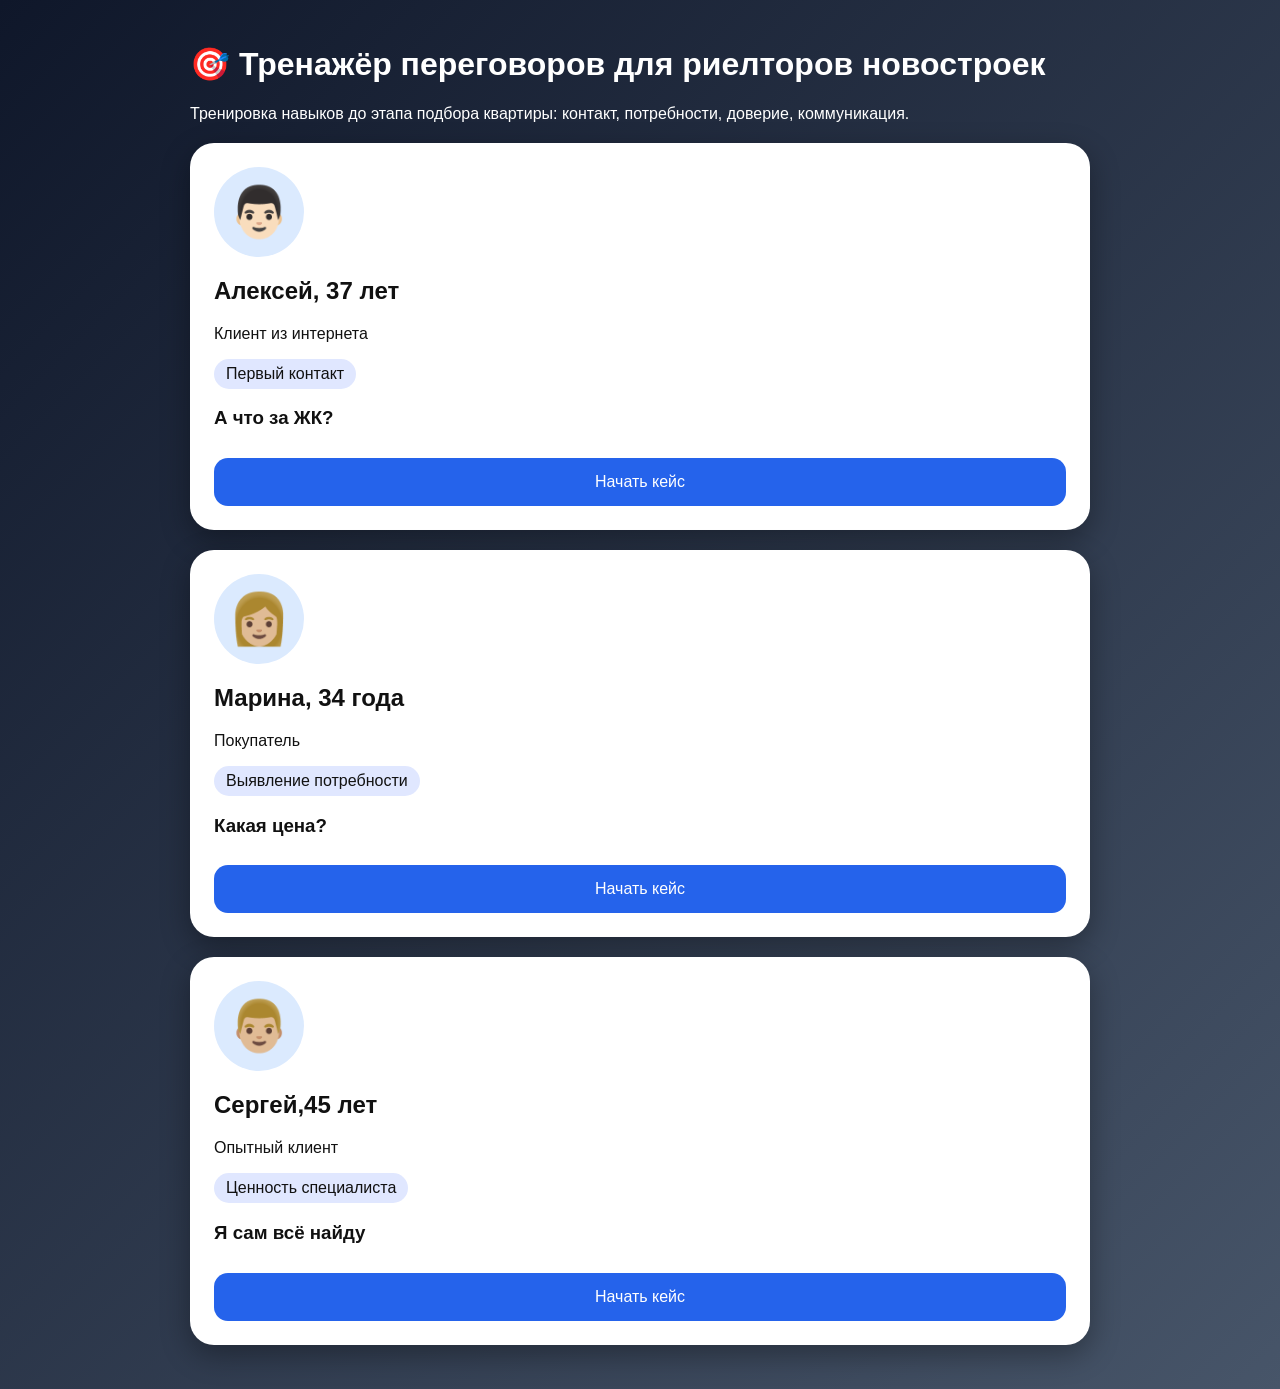
==== index.html @ ff35402f "Add files via upload" ====
<!DOCTYPE html>
<html lang="ru">
<head>
<meta charset="UTF-8">
<meta name="viewport" content="width=device-width,initial-scale=1">
<title>Тренажёр переговоров для риелторов новостроек v2.0</title>
<style>
body{margin:0;font-family:Arial;background:linear-gradient(135deg,#0f172a,#475569);color:#fff}
.container{max-width:900px;margin:auto;padding:24px}
.card{background:#fff;color:#111;border-radius:24px;padding:24px;margin:20px 0;box-shadow:0 10px 30px #0005}
.avatar{font-size:50px;background:#dbeafe;border-radius:50%;width:90px;height:90px;display:flex;align-items:center;justify-content:center}
button{width:100%;padding:15px;border:0;border-radius:14px;margin-top:10px;background:#2563eb;color:#fff;font-size:16px}
.answer{background:#eef2ff;color:#111;text-align:left}
.tag{background:#e0e7ff;padding:6px 12px;border-radius:20px;display:inline-block}
</style>
</head>
<body>
<div class="container">
<h1>🎯 Тренажёр переговоров для риелторов новостроек</h1>
<p>Тренировка навыков до этапа подбора квартиры: контакт, потребности, доверие, коммуникация.</p>
<div id="app"></div>
</div>
<script>
const cases=[
{n:"Алексей, 37 лет",a:"👨🏻",s:"Клиент из интернета",t:"А что за ЖК?",q:"Вы разместили информацию о жилом комплексе. Клиент пишет: «А что это за ЖК?»",ans:["Это новый ЖК от застройщика, расскажу характеристики.","Здравствуйте! Расскажу. Подскажите, вы просто изучаете варианты или уже выбираете квартиру?","Могу отправить презентацию и цены."],skill:"Первый контакт"},
{n:"Марина, 34 года",a:"👩🏼",s:"Покупатель",t:"Какая цена?",q:"Клиент пишет: «Сколько стоит квартира?»",ans:["От 6 миллионов.","Цена зависит от задачи и параметров. Подскажите, для себя рассматриваете или инвестиция?","Отправлю прайс застройщика."],skill:"Выявление потребности"},
{n:"Сергей,45 лет",a:"👨🏼",s:"Опытный клиент",t:"Я сам всё найду",q:"Клиент говорит: «Сейчас всё есть в интернете».",ans:["Вы правы, информации много. Давайте поймём, что важно именно вам.","Риелтор лучше знает рынок.","Тогда ищите самостоятельно."],skill:"Ценность специалиста"}
];

let total=0;
function home(){
app.innerHTML=cases.map((c,i)=>`<div class="card"><div class="avatar">${c.a}</div><h2>${c.n}</h2><p>${c.s}</p><span class="tag">${c.skill}</span><h3>${c.t}</h3><button onclick="start(${i})">Начать кейс</button></div>`).join("");
}
function start(i){
let c=cases[i];
app.innerHTML=`<div class="card"><div class="avatar">${c.a}</div><h2>${c.n}</h2><p>${c.q}</p><h3>Ваш ответ:</h3>${c.ans.map((x,j)=>`<button class="answer" onclick="finish(${j})">${x}</button>`).join("")}</div>`;
}
function finish(j){
total+=j==1?10:6;
app.innerHTML=`<div class="card"><h2>Разбор</h2><p>Сильная стратегия — сначала понять задачу клиента, затем переходить к решению.</p><p>Ваш результат: ${total}</p><button onclick="home()">Выбрать следующий кейс</button></div>`;
}
home();
</script>
</body>
</html>
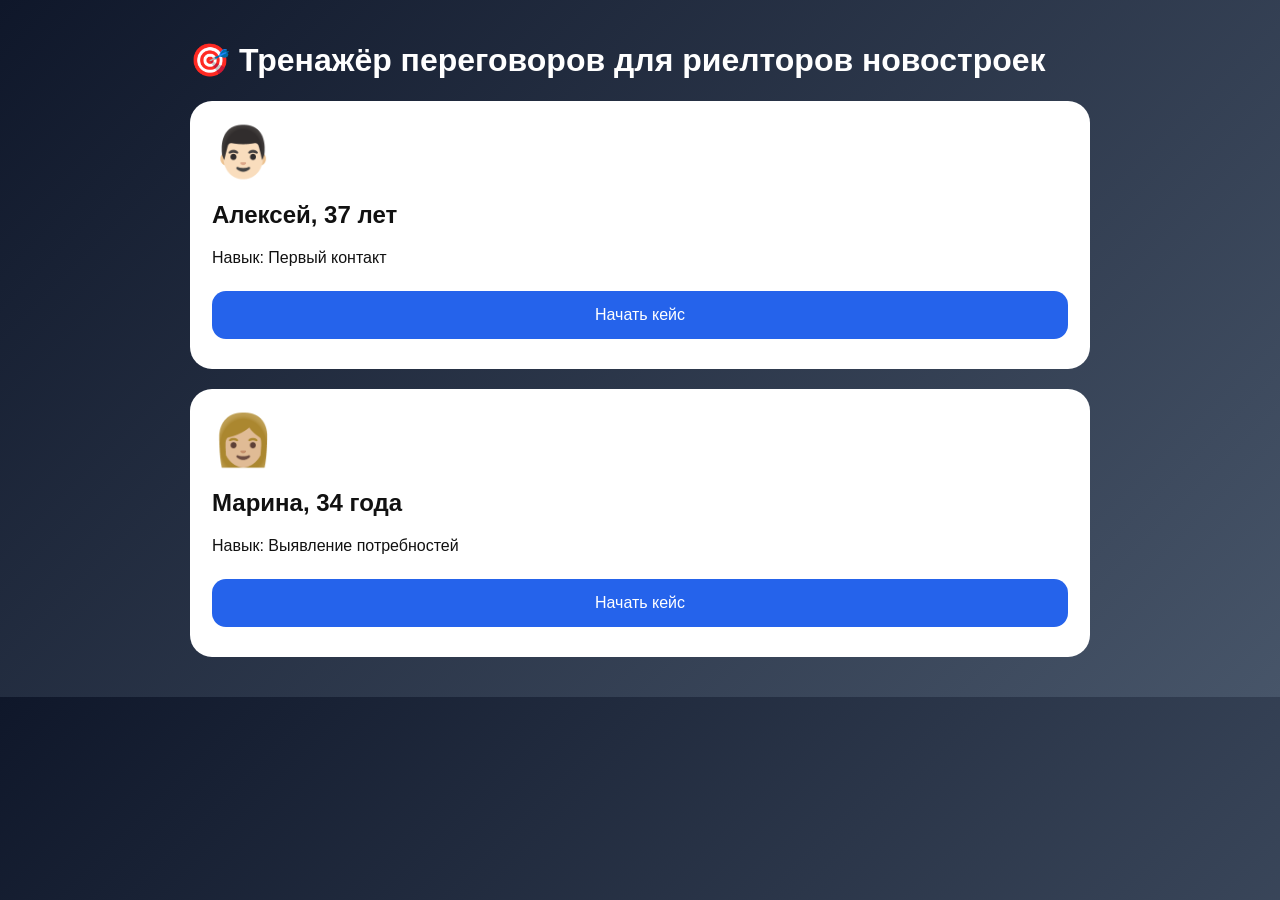
==== commit 107da03f: "Add files via upload" ====
--- a/index.html
+++ b/index.html
@@ -3,42 +3,111 @@
 <head>
 <meta charset="UTF-8">
 <meta name="viewport" content="width=device-width,initial-scale=1">
-<title>Тренажёр переговоров для риелторов новостроек v2.0</title>
+<title>Тренажёр переговоров для риелторов новостроек</title>
 <style>
 body{margin:0;font-family:Arial;background:linear-gradient(135deg,#0f172a,#475569);color:#fff}
-.container{max-width:900px;margin:auto;padding:24px}
-.card{background:#fff;color:#111;border-radius:24px;padding:24px;margin:20px 0;box-shadow:0 10px 30px #0005}
-.avatar{font-size:50px;background:#dbeafe;border-radius:50%;width:90px;height:90px;display:flex;align-items:center;justify-content:center}
-button{width:100%;padding:15px;border:0;border-radius:14px;margin-top:10px;background:#2563eb;color:#fff;font-size:16px}
+.container{max-width:900px;margin:auto;padding:20px}
+.card{background:#fff;color:#111;border-radius:22px;padding:22px;margin:20px 0}
+.avatar{font-size:50px}
+button{width:100%;padding:15px;border:0;border-radius:14px;margin:8px 0;background:#2563eb;color:#fff;font-size:16px}
 .answer{background:#eef2ff;color:#111;text-align:left}
-.tag{background:#e0e7ff;padding:6px 12px;border-radius:20px;display:inline-block}
+.result{background:#e0f2fe;padding:15px;border-radius:15px}
 </style>
 </head>
 <body>
 <div class="container">
 <h1>🎯 Тренажёр переговоров для риелторов новостроек</h1>
-<p>Тренировка навыков до этапа подбора квартиры: контакт, потребности, доверие, коммуникация.</p>
 <div id="app"></div>
 </div>
+
 <script>
 const cases=[
-{n:"Алексей, 37 лет",a:"👨🏻",s:"Клиент из интернета",t:"А что за ЖК?",q:"Вы разместили информацию о жилом комплексе. Клиент пишет: «А что это за ЖК?»",ans:["Это новый ЖК от застройщика, расскажу характеристики.","Здравствуйте! Расскажу. Подскажите, вы просто изучаете варианты или уже выбираете квартиру?","Могу отправить презентацию и цены."],skill:"Первый контакт"},
-{n:"Марина, 34 года",a:"👩🏼",s:"Покупатель",t:"Какая цена?",q:"Клиент пишет: «Сколько стоит квартира?»",ans:["От 6 миллионов.","Цена зависит от задачи и параметров. Подскажите, для себя рассматриваете или инвестиция?","Отправлю прайс застройщика."],skill:"Выявление потребности"},
-{n:"Сергей,45 лет",a:"👨🏼",s:"Опытный клиент",t:"Я сам всё найду",q:"Клиент говорит: «Сейчас всё есть в интернете».",ans:["Вы правы, информации много. Давайте поймём, что важно именно вам.","Риелтор лучше знает рынок.","Тогда ищите самостоятельно."],skill:"Ценность специалиста"}
+{
+name:"Алексей, 37 лет",
+avatar:"👨🏻",
+skill:"Первый контакт",
+steps:[
+{
+client:"Здравствуйте. А что за ЖК?",
+answers:[
+{
+text:"Это новый жилой комплекс от застройщика. Есть разные планировки и цены.",
+score:6,
+analysis:"Вы дали информацию, но сразу перешли к презентации. Клиент пока не раскрыл свою задачу."
+},
+{
+text:"Здравствуйте! Расскажу. Подскажите, вы просто интересуетесь проектом или уже выбираете квартиру?",
+score:10,
+analysis:"Вы начали с понимания клиента. Это помогает построить диалог до подбора вариантов."
+},
+{
+text:"Могу отправить презентацию комплекса и цены.",
+score:7,
+analysis:"Вы помогаете клиенту, но есть риск остаться просто отправителем материалов."
+}
+]
+}
+]
+},
+{
+name:"Марина, 34 года",
+avatar:"👩🏼",
+skill:"Выявление потребностей",
+steps:[
+{
+client:"Какая цена на квартиры?",
+answers:[
+{text:"От 6 миллионов.",score:5,analysis:"Ответили на вопрос, но не узнали задачу клиента."},
+{text:"Цена зависит от задачи. Подскажите, вы выбираете для себя или рассматриваете инвестицию?",score:10,analysis:"Вы используете вопрос для понимания потребности."},
+{text:"Отправлю вам прайс застройщика.",score:6,analysis:"Полезно, но контакт может остаться поверхностным."}
+]
+}
+]
+}
 ];
 
-let total=0;
+let current=0,step=0,total=0;
+
 function home(){
-app.innerHTML=cases.map((c,i)=>`<div class="card"><div class="avatar">${c.a}</div><h2>${c.n}</h2><p>${c.s}</p><span class="tag">${c.skill}</span><h3>${c.t}</h3><button onclick="start(${i})">Начать кейс</button></div>`).join("");
+app.innerHTML=cases.map((c,i)=>`
+<div class="card">
+<div class="avatar">${c.avatar}</div>
+<h2>${c.name}</h2>
+<p>Навык: ${c.skill}</p>
+<button onclick="start(${i})">Начать кейс</button>
+</div>`).join("");
 }
+
 function start(i){
-let c=cases[i];
-app.innerHTML=`<div class="card"><div class="avatar">${c.a}</div><h2>${c.n}</h2><p>${c.q}</p><h3>Ваш ответ:</h3>${c.ans.map((x,j)=>`<button class="answer" onclick="finish(${j})">${x}</button>`).join("")}</div>`;
+current=i;step=0;
+showStep();
 }
-function finish(j){
-total+=j==1?10:6;
-app.innerHTML=`<div class="card"><h2>Разбор</h2><p>Сильная стратегия — сначала понять задачу клиента, затем переходить к решению.</p><p>Ваш результат: ${total}</p><button onclick="home()">Выбрать следующий кейс</button></div>`;
+
+function showStep(){
+let c=cases[current];
+let s=c.steps[step];
+app.innerHTML=`
+<div class="card">
+<div class="avatar">${c.avatar}</div>
+<h2>${c.name}</h2>
+<p><b>Клиент:</b><br>${s.client}</p>
+<h3>Ваш ответ:</h3>
+${s.answers.map((a,i)=>`<button class="answer" onclick="choose(${i})">${a.text}</button>`).join("")}
+</div>`;
 }
+
+function choose(i){
+let a=cases[current].steps[step].answers[i];
+total+=a.score;
+app.innerHTML=`
+<div class="card">
+<h2>Разбор ответа</h2>
+<div class="result">${a.analysis}</div>
+<p>Баллы: +${a.score}</p>
+<button onclick="home()">К выбору кейсов</button>
+</div>`;
+}
+
 home();
 </script>
 </body>
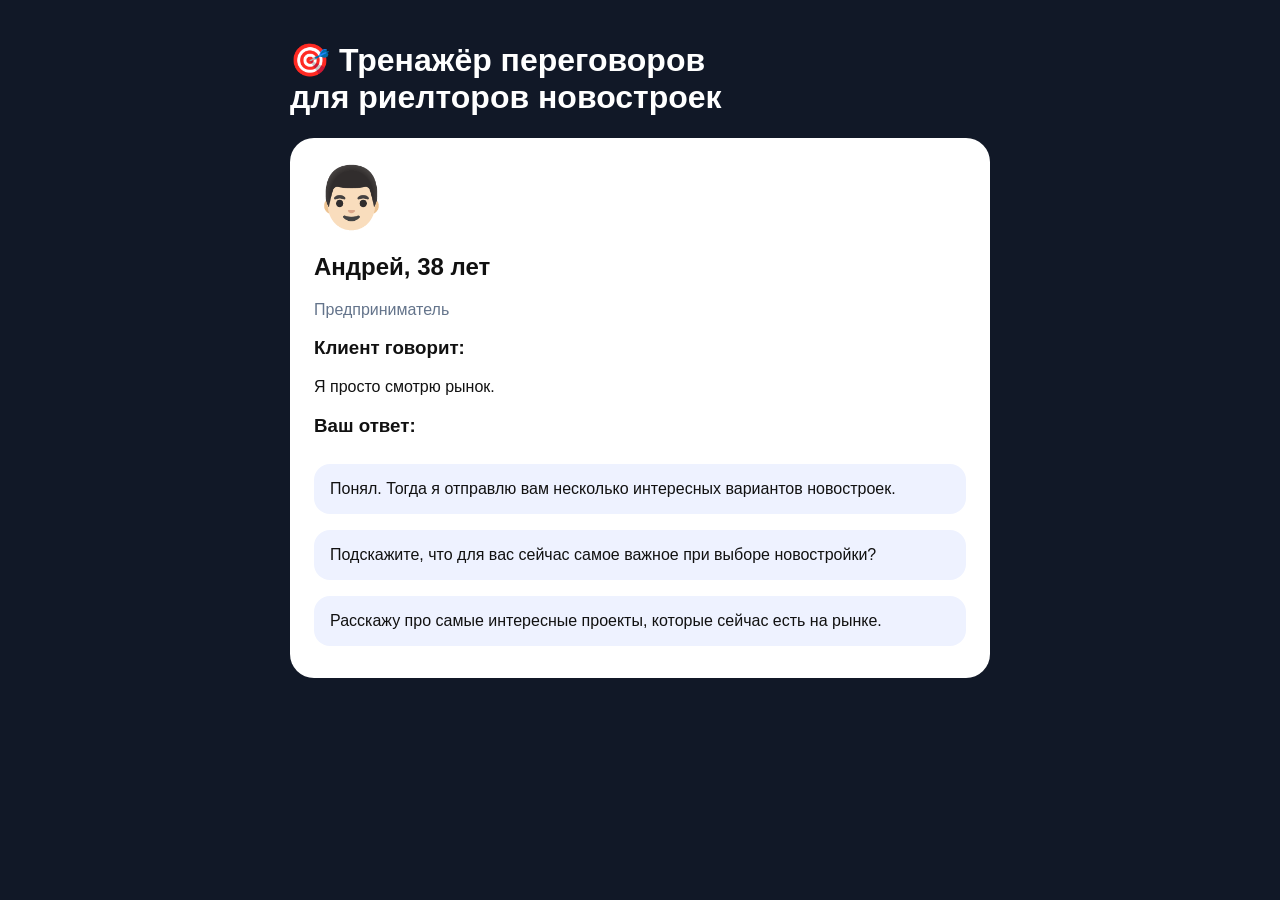
==== commit dc0ca65b: "Add files via upload" ====
--- a/index.html
+++ b/index.html
@@ -2,113 +2,130 @@
 <html lang="ru">
 <head>
 <meta charset="UTF-8">
-<meta name="viewport" content="width=device-width,initial-scale=1">
-<title>Тренажёр переговоров для риелторов новостроек</title>
+<meta name="viewport" content="width=device-width, initial-scale=1.0">
+<title>Тренажёр переговоров новостройки</title>
 <style>
-body{margin:0;font-family:Arial;background:linear-gradient(135deg,#0f172a,#475569);color:#fff}
-.container{max-width:900px;margin:auto;padding:20px}
-.card{background:#fff;color:#111;border-radius:22px;padding:22px;margin:20px 0}
-.avatar{font-size:50px}
-button{width:100%;padding:15px;border:0;border-radius:14px;margin:8px 0;background:#2563eb;color:#fff;font-size:16px}
+body{margin:0;font-family:Arial,sans-serif;background:#111827;color:white}
+.container{max-width:700px;margin:auto;padding:20px}
+.card{background:white;color:#111;border-radius:24px;padding:24px;margin-top:20px}
+.avatar{font-size:60px}
+button{width:100%;padding:16px;margin:8px 0;border:0;border-radius:16px;background:#2563eb;color:white;font-size:16px}
 .answer{background:#eef2ff;color:#111;text-align:left}
-.result{background:#e0f2fe;padding:15px;border-radius:15px}
+.small{color:#64748b}
+.result{background:#dbeafe;padding:15px;border-radius:16px;margin-top:15px}
 </style>
 </head>
 <body>
 <div class="container">
-<h1>🎯 Тренажёр переговоров для риелторов новостроек</h1>
+<h1>🎯 Тренажёр переговоров<br>для риелторов новостроек</h1>
 <div id="app"></div>
 </div>
 
 <script>
-const cases=[
-{
-name:"Алексей, 37 лет",
+const scenario = {
+name:"Андрей, 38 лет",
 avatar:"👨🏻",
-skill:"Первый контакт",
+role:"Предприниматель",
 steps:[
 {
-client:"Здравствуйте. А что за ЖК?",
+client:"Я просто смотрю рынок.",
 answers:[
-{
-text:"Это новый жилой комплекс от застройщика. Есть разные планировки и цены.",
-score:6,
-analysis:"Вы дали информацию, но сразу перешли к презентации. Клиент пока не раскрыл свою задачу."
+["Понял. Тогда я отправлю вам несколько интересных вариантов новостроек.","Вы быстро перешли к подбору. Клиент получил информацию, но задача осталась неизвестной.",6],
+["Подскажите, что для вас сейчас самое важное при выборе новостройки?","Вы начали с понимания клиента. Хороший первый шаг для построения диалога.",10],
+["Расскажу про самые интересные проекты, которые сейчас есть на рынке.","Вы проявили экспертность, но пока говорите больше о рынке, чем о клиенте.",7]
+]
 },
 {
-text:"Здравствуйте! Расскажу. Подскажите, вы просто интересуетесь проектом или уже выбираете квартиру?",
-score:10,
-analysis:"Вы начали с понимания клиента. Это помогает построить диалог до подбора вариантов."
+client:"Хочу понять, что сейчас вообще есть интересного.",
+answers:[
+["А какой район или формат жилья вы рассматриваете?","Вы уточняете направление поиска.",10],
+["Есть несколько сильных проектов, давайте я расскажу.","Снова переход к презентации.",7],
+["Сначала нужно понять бюджет.","Вопрос важный, но слишком рано может восприниматься как давление.",8]
+]
 },
 {
-text:"Могу отправить презентацию комплекса и цены.",
-score:7,
-analysis:"Вы помогаете клиенту, но есть риск остаться просто отправителем материалов."
-}
+client:"Мы с женой пока думаем. Не определились.",
+answers:[
+["Что для вас будет означать хороший выбор квартиры?","Помогает раскрыть критерии.",10],
+["Тогда я подготовлю варианты для вас и жены.","Полезно, но без понимания критериев.",7],
+["Нужно быстрее определяться, хорошие варианты уходят.","Создаёт давление.",5]
+]
+},
+{
+client:"Для нас важен район, но ещё хочется не переплатить.",
+answers:[
+["Что для вас важнее: район, цена или долгосрочная ценность квартиры?","Помогает расставить приоритеты.",10],
+["Тогда покажу самые недорогие варианты.","Сразу зафиксировали только цену.",6],
+["В новостройках цена зависит от многих факторов.","Общее объяснение без движения диалога.",7]
+]
+},
+{
+client:"А зачем мне вообще нужен риелтор? Сейчас всё есть в интернете.",
+answers:[
+["Вы правы, информации много. Моя задача помочь быстрее разобраться и выбрать подходящий вариант.","Признаёте позицию клиента и объясняете ценность.",10],
+["Я знаю рынок лучше, чем сайты.","Экспертность есть, но звучит как спор.",7],
+["Можно и самому искать.","Вы снимаете свою ценность.",5]
+]
+},
+{
+client:"Хорошо. Тогда расскажите, как вы обычно работаете.",
+answers:[
+["Сначала я понимаю вашу задачу, потом подбираю варианты, которые подходят именно вам.","Чёткая позиция консультанта.",10],
+["Я отправлю вам базу объектов.","Вы становитесь отправителем.",6],
+["Давайте сразу посмотрим квартиры.","Рано переходить к объектам.",7]
+]
+},
+{
+client:"Давайте тогда обсудим варианты.",
+answers:[
+["Отлично. Зафиксируем ваши критерии и посмотрим подходящие решения.","Логичное завершение процесса.",10],
+["Я сейчас отправлю всё, что есть.","Нет фильтрации под клиента.",6],
+["Сначала нужно выбрать конкретный ЖК.","Слишком ранний переход.",7]
 ]
 }
 ]
-},
-{
-name:"Марина, 34 года",
-avatar:"👩🏼",
-skill:"Выявление потребностей",
-steps:[
-{
-client:"Какая цена на квартиры?",
-answers:[
-{text:"От 6 миллионов.",score:5,analysis:"Ответили на вопрос, но не узнали задачу клиента."},
-{text:"Цена зависит от задачи. Подскажите, вы выбираете для себя или рассматриваете инвестицию?",score:10,analysis:"Вы используете вопрос для понимания потребности."},
-{text:"Отправлю вам прайс застройщика.",score:6,analysis:"Полезно, но контакт может остаться поверхностным."}
-]
-}
-]
-}
-];
+};
 
-let current=0,step=0,total=0;
+let step=0,total=0;
 
-function home(){
-app.innerHTML=cases.map((c,i)=>`
-<div class="card">
-<div class="avatar">${c.avatar}</div>
-<h2>${c.name}</h2>
-<p>Навык: ${c.skill}</p>
-<button onclick="start(${i})">Начать кейс</button>
-</div>`).join("");
-}
-
-function start(i){
-current=i;step=0;
-showStep();
-}
-
-function showStep(){
-let c=cases[current];
-let s=c.steps[step];
+function render(){
+let s=scenario.steps[step];
 app.innerHTML=`
 <div class="card">
-<div class="avatar">${c.avatar}</div>
-<h2>${c.name}</h2>
-<p><b>Клиент:</b><br>${s.client}</p>
+<div class="avatar">${scenario.avatar}</div>
+<h2>${scenario.name}</h2>
+<p class="small">${scenario.role}</p>
+<h3>Клиент говорит:</h3>
+<p>${s.client}</p>
 <h3>Ваш ответ:</h3>
-${s.answers.map((a,i)=>`<button class="answer" onclick="choose(${i})">${a.text}</button>`).join("")}
+${s.answers.map((a,i)=>`<button class="answer" onclick="choose(${i})">${a[0]}</button>`).join("")}
 </div>`;
 }
 
 function choose(i){
-let a=cases[current].steps[step].answers[i];
-total+=a.score;
+let a=scenario.steps[step].answers[i];
+total+=a[2];
+if(step<scenario.steps.length-1){
 app.innerHTML=`
 <div class="card">
-<h2>Разбор ответа</h2>
-<div class="result">${a.analysis}</div>
-<p>Баллы: +${a.score}</p>
-<button onclick="home()">К выбору кейсов</button>
+<h2>Разбор шага ${step+1}</h2>
+<div class="result">${a[1]}</div>
+<p>Баллы: +${a[2]}</p>
+<button onclick="next()">Продолжить диалог</button>
+</div>`;
+}else{
+app.innerHTML=`
+<div class="card">
+<h2>🎯 Итог тренировки</h2>
+<div class="result">${a[1]}</div>
+<p>Ваш результат: ${total} баллов</p>
+<p>Навыки: контакт, выявление потребностей, экспертная позиция.</p>
+<button onclick="location.reload()">Пройти заново</button>
 </div>`;
 }
-
-home();
+}
+function next(){step++;render();}
+render();
 </script>
 </body>
 </html>
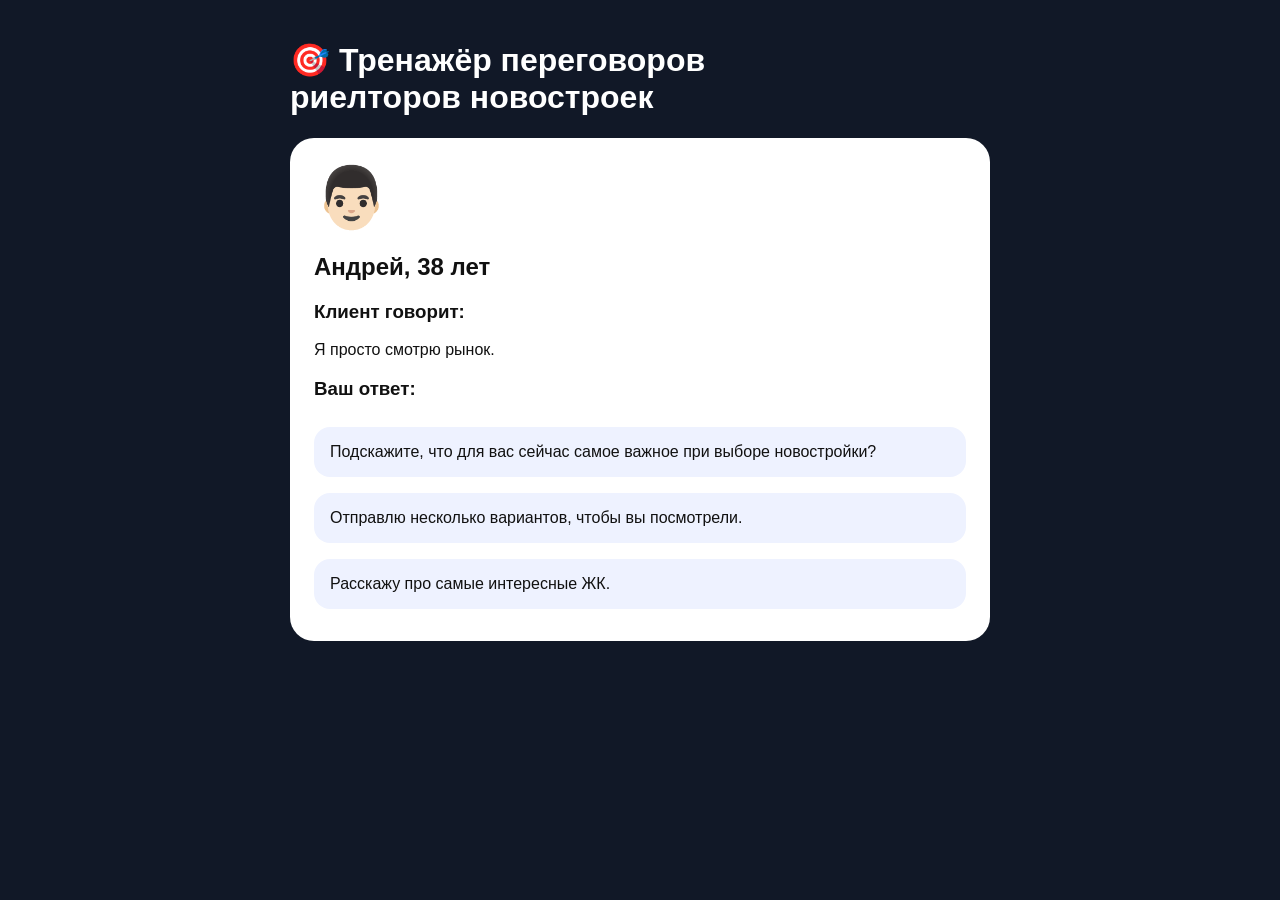
==== commit 84324d54: "Add files via upload" ====
--- a/index.html
+++ b/index.html
@@ -5,127 +5,88 @@
 <meta name="viewport" content="width=device-width, initial-scale=1.0">
 <title>Тренажёр переговоров новостройки</title>
 <style>
-body{margin:0;font-family:Arial,sans-serif;background:#111827;color:white}
+body{margin:0;font-family:Arial;background:#111827;color:#fff}
 .container{max-width:700px;margin:auto;padding:20px}
-.card{background:white;color:#111;border-radius:24px;padding:24px;margin-top:20px}
+.card{background:#fff;color:#111;border-radius:24px;padding:24px;margin:20px 0}
 .avatar{font-size:60px}
 button{width:100%;padding:16px;margin:8px 0;border:0;border-radius:16px;background:#2563eb;color:white;font-size:16px}
 .answer{background:#eef2ff;color:#111;text-align:left}
-.small{color:#64748b}
-.result{background:#dbeafe;padding:15px;border-radius:16px;margin-top:15px}
+.result{background:#dbeafe;padding:16px;border-radius:16px}
 </style>
 </head>
 <body>
 <div class="container">
-<h1>🎯 Тренажёр переговоров<br>для риелторов новостроек</h1>
+<h1>🎯 Тренажёр переговоров<br>риелторов новостроек</h1>
 <div id="app"></div>
 </div>
-
 <script>
-const scenario = {
-name:"Андрей, 38 лет",
-avatar:"👨🏻",
-role:"Предприниматель",
+const cases=[
+{
+name:"Андрей, 38 лет", avatar:"👨🏻",
 steps:[
-{
-client:"Я просто смотрю рынок.",
-answers:[
-["Понял. Тогда я отправлю вам несколько интересных вариантов новостроек.","Вы быстро перешли к подбору. Клиент получил информацию, но задача осталась неизвестной.",6],
-["Подскажите, что для вас сейчас самое важное при выборе новостройки?","Вы начали с понимания клиента. Хороший первый шаг для построения диалога.",10],
-["Расскажу про самые интересные проекты, которые сейчас есть на рынке.","Вы проявили экспертность, но пока говорите больше о рынке, чем о клиенте.",7]
-]
-},
-{
-client:"Хочу понять, что сейчас вообще есть интересного.",
-answers:[
-["А какой район или формат жилья вы рассматриваете?","Вы уточняете направление поиска.",10],
-["Есть несколько сильных проектов, давайте я расскажу.","Снова переход к презентации.",7],
-["Сначала нужно понять бюджет.","Вопрос важный, но слишком рано может восприниматься как давление.",8]
-]
-},
-{
-client:"Мы с женой пока думаем. Не определились.",
-answers:[
-["Что для вас будет означать хороший выбор квартиры?","Помогает раскрыть критерии.",10],
-["Тогда я подготовлю варианты для вас и жены.","Полезно, но без понимания критериев.",7],
-["Нужно быстрее определяться, хорошие варианты уходят.","Создаёт давление.",5]
-]
-},
-{
-client:"Для нас важен район, но ещё хочется не переплатить.",
-answers:[
-["Что для вас важнее: район, цена или долгосрочная ценность квартиры?","Помогает расставить приоритеты.",10],
-["Тогда покажу самые недорогие варианты.","Сразу зафиксировали только цену.",6],
-["В новостройках цена зависит от многих факторов.","Общее объяснение без движения диалога.",7]
-]
-},
-{
-client:"А зачем мне вообще нужен риелтор? Сейчас всё есть в интернете.",
-answers:[
-["Вы правы, информации много. Моя задача помочь быстрее разобраться и выбрать подходящий вариант.","Признаёте позицию клиента и объясняете ценность.",10],
-["Я знаю рынок лучше, чем сайты.","Экспертность есть, но звучит как спор.",7],
-["Можно и самому искать.","Вы снимаете свою ценность.",5]
-]
-},
-{
-client:"Хорошо. Тогда расскажите, как вы обычно работаете.",
-answers:[
-["Сначала я понимаю вашу задачу, потом подбираю варианты, которые подходят именно вам.","Чёткая позиция консультанта.",10],
-["Я отправлю вам базу объектов.","Вы становитесь отправителем.",6],
-["Давайте сразу посмотрим квартиры.","Рано переходить к объектам.",7]
-]
-},
-{
-client:"Давайте тогда обсудим варианты.",
-answers:[
-["Отлично. Зафиксируем ваши критерии и посмотрим подходящие решения.","Логичное завершение процесса.",10],
-["Я сейчас отправлю всё, что есть.","Нет фильтрации под клиента.",6],
-["Сначала нужно выбрать конкретный ЖК.","Слишком ранний переход.",7]
+["Я просто смотрю рынок.",
+["Подскажите, что для вас сейчас самое важное при выборе новостройки?",10],
+["Отправлю несколько вариантов, чтобы вы посмотрели.",6],
+["Расскажу про самые интересные ЖК.",7]],
+["Рассматриваем для семьи, но пока не понимаем район.",
+["Что должно измениться в вашей жизни после покупки квартиры?",10],
+["Тогда покажу самые популярные варианты.",6],
+["Нужно сначала выбрать район.",7]],
+["Главное — не переплатить.",
+["А с чем вы сравниваете стоимость и что будет для вас хорошей покупкой?",10],
+["Тогда будем искать самый дешёвый вариант.",5],
+["Сейчас расскажу про акции застройщиков.",7]],
+["У нас с женой разные мнения.",
+["Давайте разберём, что важно каждому из вас.",10],
+["Пусть жена сама определится.",5],
+["Я покажу вам разные квартиры.",7]],
+["Почему мне нужен риелтор? Всё есть в интернете.",
+["Информации действительно много. Моя задача — помочь отфильтровать варианты под вашу задачу.",10],
+["Я знаю рынок лучше сайтов.",7],
+["Можно и самостоятельно искать.",5]],
+["Хорошо, а что дальше?",
+["Сначала зафиксируем ваши критерии, потом подберём подходящие решения.",10],
+["Давайте сразу смотреть квартиры.",7],
+["Отправлю каталог объектов.",6]],
+["Давайте посмотрим варианты.",
+["Отлично, теперь мы понимаем вашу задачу и можем переходить к подбору.",10],
+["Отправлю всё, что есть на рынке.",6],
+["Покажу самые дорогие проекты.",5]]
 ]
 }
-]
-};
+];
 
-let step=0,total=0;
+let currentStep=0,total=0;
 
-function render(){
-let s=scenario.steps[step];
-app.innerHTML=`
-<div class="card">
-<div class="avatar">${scenario.avatar}</div>
-<h2>${scenario.name}</h2>
-<p class="small">${scenario.role}</p>
+function show(){
+let s=cases[0].steps[currentStep];
+app.innerHTML=`<div class="card">
+<div class="avatar">${cases[0].avatar}</div>
+<h2>${cases[0].name}</h2>
 <h3>Клиент говорит:</h3>
-<p>${s.client}</p>
+<p>${s[0]}</p>
 <h3>Ваш ответ:</h3>
-${s.answers.map((a,i)=>`<button class="answer" onclick="choose(${i})">${a[0]}</button>`).join("")}
+${[1,2,3].map(i=>`<button class="answer" onclick="choose(${i})">${s[i][0]}</button>`).join("")}
 </div>`;
 }
-
 function choose(i){
-let a=scenario.steps[step].answers[i];
-total+=a[2];
-if(step<scenario.steps.length-1){
-app.innerHTML=`
-<div class="card">
-<h2>Разбор шага ${step+1}</h2>
-<div class="result">${a[1]}</div>
-<p>Баллы: +${a[2]}</p>
-<button onclick="next()">Продолжить диалог</button>
-</div>`;
-}else{
-app.innerHTML=`
-<div class="card">
-<h2>🎯 Итог тренировки</h2>
-<div class="result">${a[1]}</div>
-<p>Ваш результат: ${total} баллов</p>
-<p>Навыки: контакт, выявление потребностей, экспертная позиция.</p>
-<button onclick="location.reload()">Пройти заново</button>
+let s=cases[0].steps[currentStep];
+total+=s[i][1];
+app.innerHTML=`<div class="card">
+<h2>Разбор ответа</h2>
+<div class="result">
+<p>${s[i][0]}</p>
+<p>Оценка навыка: +${s[i][1]} баллов</p>
+</div>
+<button onclick="next()">Продолжить</button>
 </div>`;
 }
+function next(){
+currentStep++;
+if(currentStep<cases[0].steps.length)show();
+else app.innerHTML=`<div class="card"><h2>🎯 Кейс завершён</h2><p>Итоговый результат: ${total}</p><p>Профиль: умение выстраивать коммуникацию и выявлять потребности.</p></div>`;
 }
-function next(){step++;render();}
-render();
+show();
 </script>
 </body>
 </html>
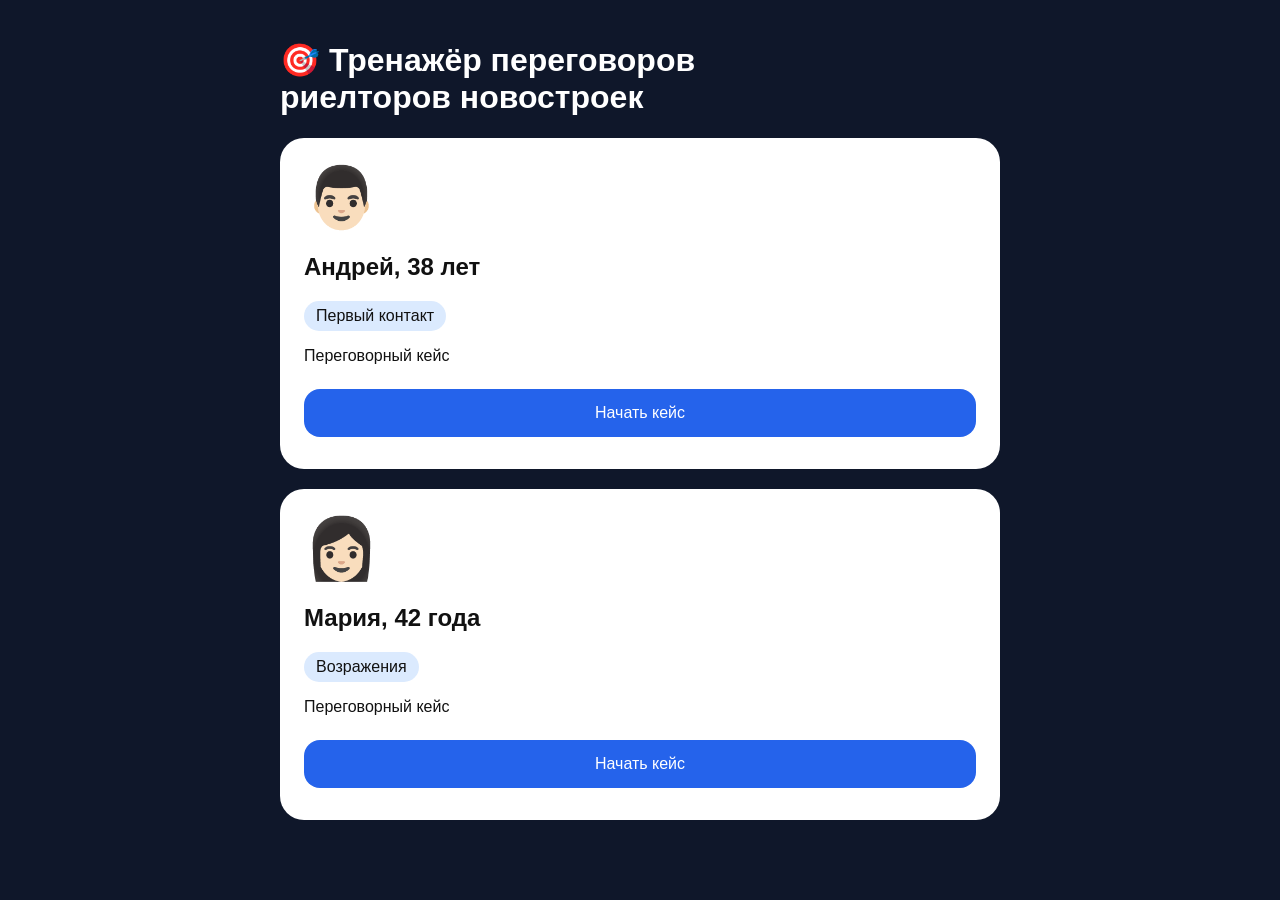
==== commit 7f4d39b7: "Add files via upload" ====
--- a/index.html
+++ b/index.html
@@ -5,13 +5,14 @@
 <meta name="viewport" content="width=device-width, initial-scale=1.0">
 <title>Тренажёр переговоров новостройки</title>
 <style>
-body{margin:0;font-family:Arial;background:#111827;color:#fff}
-.container{max-width:700px;margin:auto;padding:20px}
-.card{background:#fff;color:#111;border-radius:24px;padding:24px;margin:20px 0}
+body{margin:0;font-family:Arial;background:#0f172a;color:white}
+.container{max-width:720px;margin:auto;padding:20px}
+.card{background:white;color:#111;border-radius:24px;padding:24px;margin:20px 0}
 .avatar{font-size:60px}
-button{width:100%;padding:16px;margin:8px 0;border:0;border-radius:16px;background:#2563eb;color:white;font-size:16px}
+button{width:100%;padding:15px;margin:8px 0;border-radius:16px;border:0;background:#2563eb;color:white;font-size:16px}
 .answer{background:#eef2ff;color:#111;text-align:left}
-.result{background:#dbeafe;padding:16px;border-radius:16px}
+.tag{display:inline-block;background:#dbeafe;padding:6px 12px;border-radius:20px}
+.result{background:#dcfce7;padding:15px;border-radius:16px}
 </style>
 </head>
 <body>
@@ -19,74 +20,66 @@
 <h1>🎯 Тренажёр переговоров<br>риелторов новостроек</h1>
 <div id="app"></div>
 </div>
+
 <script>
 const cases=[
 {
-name:"Андрей, 38 лет", avatar:"👨🏻",
+name:"Андрей, 38 лет",avatar:"👨🏻",tag:"Первый контакт",
 steps:[
-["Я просто смотрю рынок.",
-["Подскажите, что для вас сейчас самое важное при выборе новостройки?",10],
-["Отправлю несколько вариантов, чтобы вы посмотрели.",6],
-["Расскажу про самые интересные ЖК.",7]],
-["Рассматриваем для семьи, но пока не понимаем район.",
-["Что должно измениться в вашей жизни после покупки квартиры?",10],
-["Тогда покажу самые популярные варианты.",6],
-["Нужно сначала выбрать район.",7]],
-["Главное — не переплатить.",
-["А с чем вы сравниваете стоимость и что будет для вас хорошей покупкой?",10],
-["Тогда будем искать самый дешёвый вариант.",5],
-["Сейчас расскажу про акции застройщиков.",7]],
-["У нас с женой разные мнения.",
-["Давайте разберём, что важно каждому из вас.",10],
-["Пусть жена сама определится.",5],
-["Я покажу вам разные квартиры.",7]],
-["Почему мне нужен риелтор? Всё есть в интернете.",
-["Информации действительно много. Моя задача — помочь отфильтровать варианты под вашу задачу.",10],
-["Я знаю рынок лучше сайтов.",7],
-["Можно и самостоятельно искать.",5]],
-["Хорошо, а что дальше?",
-["Сначала зафиксируем ваши критерии, потом подберём подходящие решения.",10],
-["Давайте сразу смотреть квартиры.",7],
-["Отправлю каталог объектов.",6]],
-["Давайте посмотрим варианты.",
-["Отлично, теперь мы понимаем вашу задачу и можем переходить к подбору.",10],
-["Отправлю всё, что есть на рынке.",6],
-["Покажу самые дорогие проекты.",5]]
-]
+["А что за ЖК?","Вы только увидели рекламу нового проекта.","Начать с вопроса о задаче клиента.",10],
+["А какая цена?","Клиент пытается получить только цифру.","Уточнить контекст покупки перед подбором.",10],
+["Я пока просто смотрю.","Клиент не готов покупать прямо сейчас.","Раскрыть мотив и критерии выбора.",10],
+["Мне нужно посоветоваться с женой.","Решение семейное.","Понять интересы всех участников.",10],
+["Почему я должен работать с вами?","Клиент проверяет ценность специалиста.","Объяснить пользу процесса.",10]]
+},
+{
+name:"Мария, 42 года",avatar:"👩🏻",tag:"Возражения",
+steps:[
+["Мне дорого.","Клиент обозначил сомнение.","Исследовать, что именно дорого.",10],
+["У другого застройщика дешевле.","Клиент сравнивает предложения.","Вернуть разговор к критериям выбора.",10],
+["Я подумаю.","Клиент откладывает решение.","Понять, что мешает двигаться дальше.",10],
+["Скиньте просто варианты.","Клиент хочет получить подборку.","Не становиться отправителем информации.",10],
+["Мне надо время.","Клиент сохраняет дистанцию.","Сохранить контакт и ценность.",10]]
 }
 ];
 
-let currentStep=0,total=0;
+let c=0,s=0,score=0;
 
+function home(){
+app.innerHTML=cases.map((x,i)=>`
+<div class="card">
+<div class="avatar">${x.avatar}</div>
+<h2>${x.name}</h2>
+<span class="tag">${x.tag}</span>
+<p>Переговорный кейс</p>
+<button onclick="start(${i})">Начать кейс</button>
+</div>`).join("");
+}
+function start(i){c=i;s=0;show();}
 function show(){
-let s=cases[0].steps[currentStep];
-app.innerHTML=`<div class="card">
-<div class="avatar">${cases[0].avatar}</div>
-<h2>${cases[0].name}</h2>
-<h3>Клиент говорит:</h3>
-<p>${s[0]}</p>
+let step=cases[c].steps[s];
+app.innerHTML=`
+<div class="card">
+<div class="avatar">${cases[c].avatar}</div>
+<h2>${cases[c].name}</h2>
+<h3>Клиент:</h3><p>${step[0]}</p>
+<h3>Контекст:</h3><p>${step[1]}</p>
 <h3>Ваш ответ:</h3>
-${[1,2,3].map(i=>`<button class="answer" onclick="choose(${i})">${s[i][0]}</button>`).join("")}
+<button class="answer" onclick="choose(10)">Попробовать исследовать потребность</button>
+<button class="answer" onclick="choose(6)">Сразу презентовать варианты</button>
+<button class="answer" onclick="choose(5)">Отправить информацию клиенту</button>
 </div>`;
 }
-function choose(i){
-let s=cases[0].steps[currentStep];
-total+=s[i][1];
-app.innerHTML=`<div class="card">
-<h2>Разбор ответа</h2>
-<div class="result">
-<p>${s[i][0]}</p>
-<p>Оценка навыка: +${s[i][1]} баллов</p>
-</div>
-<button onclick="next()">Продолжить</button>
-</div>`;
+function choose(points){
+score+=points;
+if(s<cases[c].steps.length-1){
+s++;
+show();
+}else{
+app.innerHTML=`<div class="card"><h2>Кейс завершён</h2><div class="result">Результат: ${score} баллов<br><br>Анализ: сильная позиция — вести клиента через понимание задачи, а не только через презентацию объектов.</div><button onclick="home()">К кейсам</button></div>`;
 }
-function next(){
-currentStep++;
-if(currentStep<cases[0].steps.length)show();
-else app.innerHTML=`<div class="card"><h2>🎯 Кейс завершён</h2><p>Итоговый результат: ${total}</p><p>Профиль: умение выстраивать коммуникацию и выявлять потребности.</p></div>`;
 }
-show();
+home();
 </script>
 </body>
 </html>
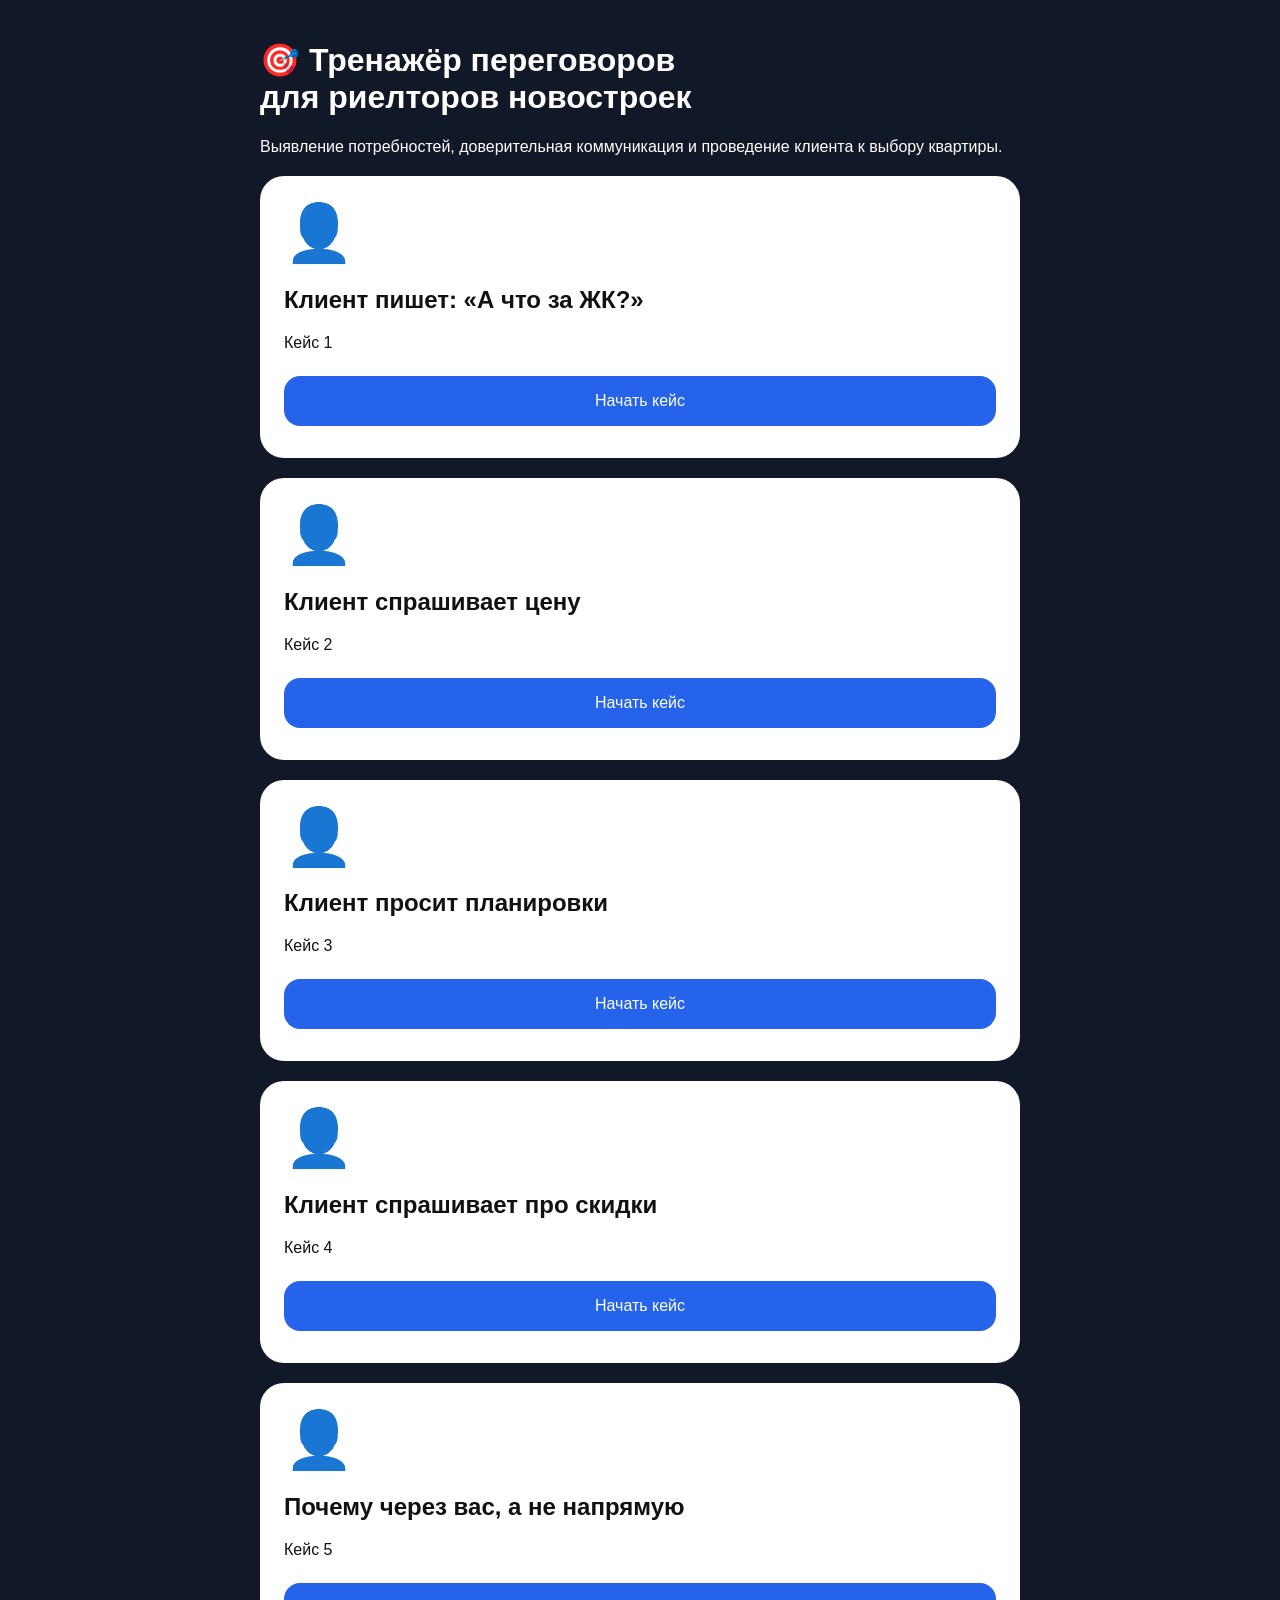
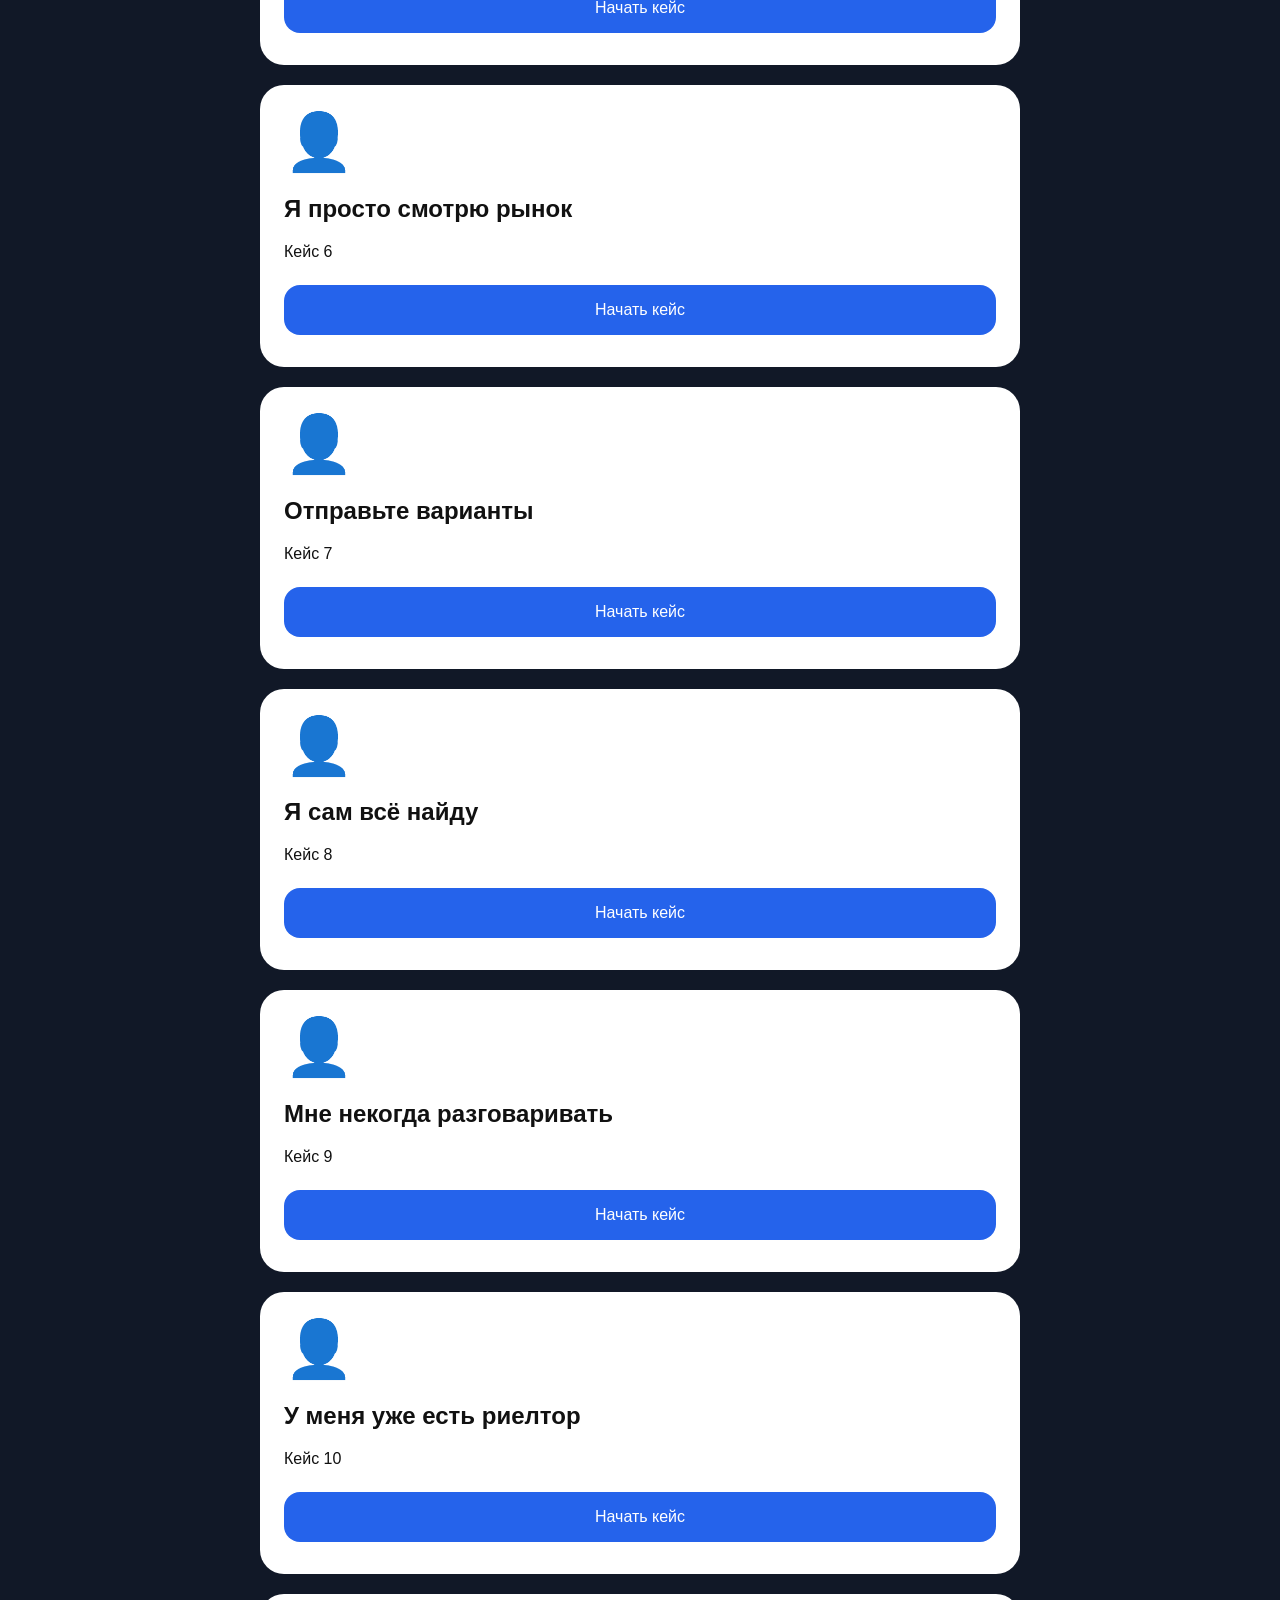
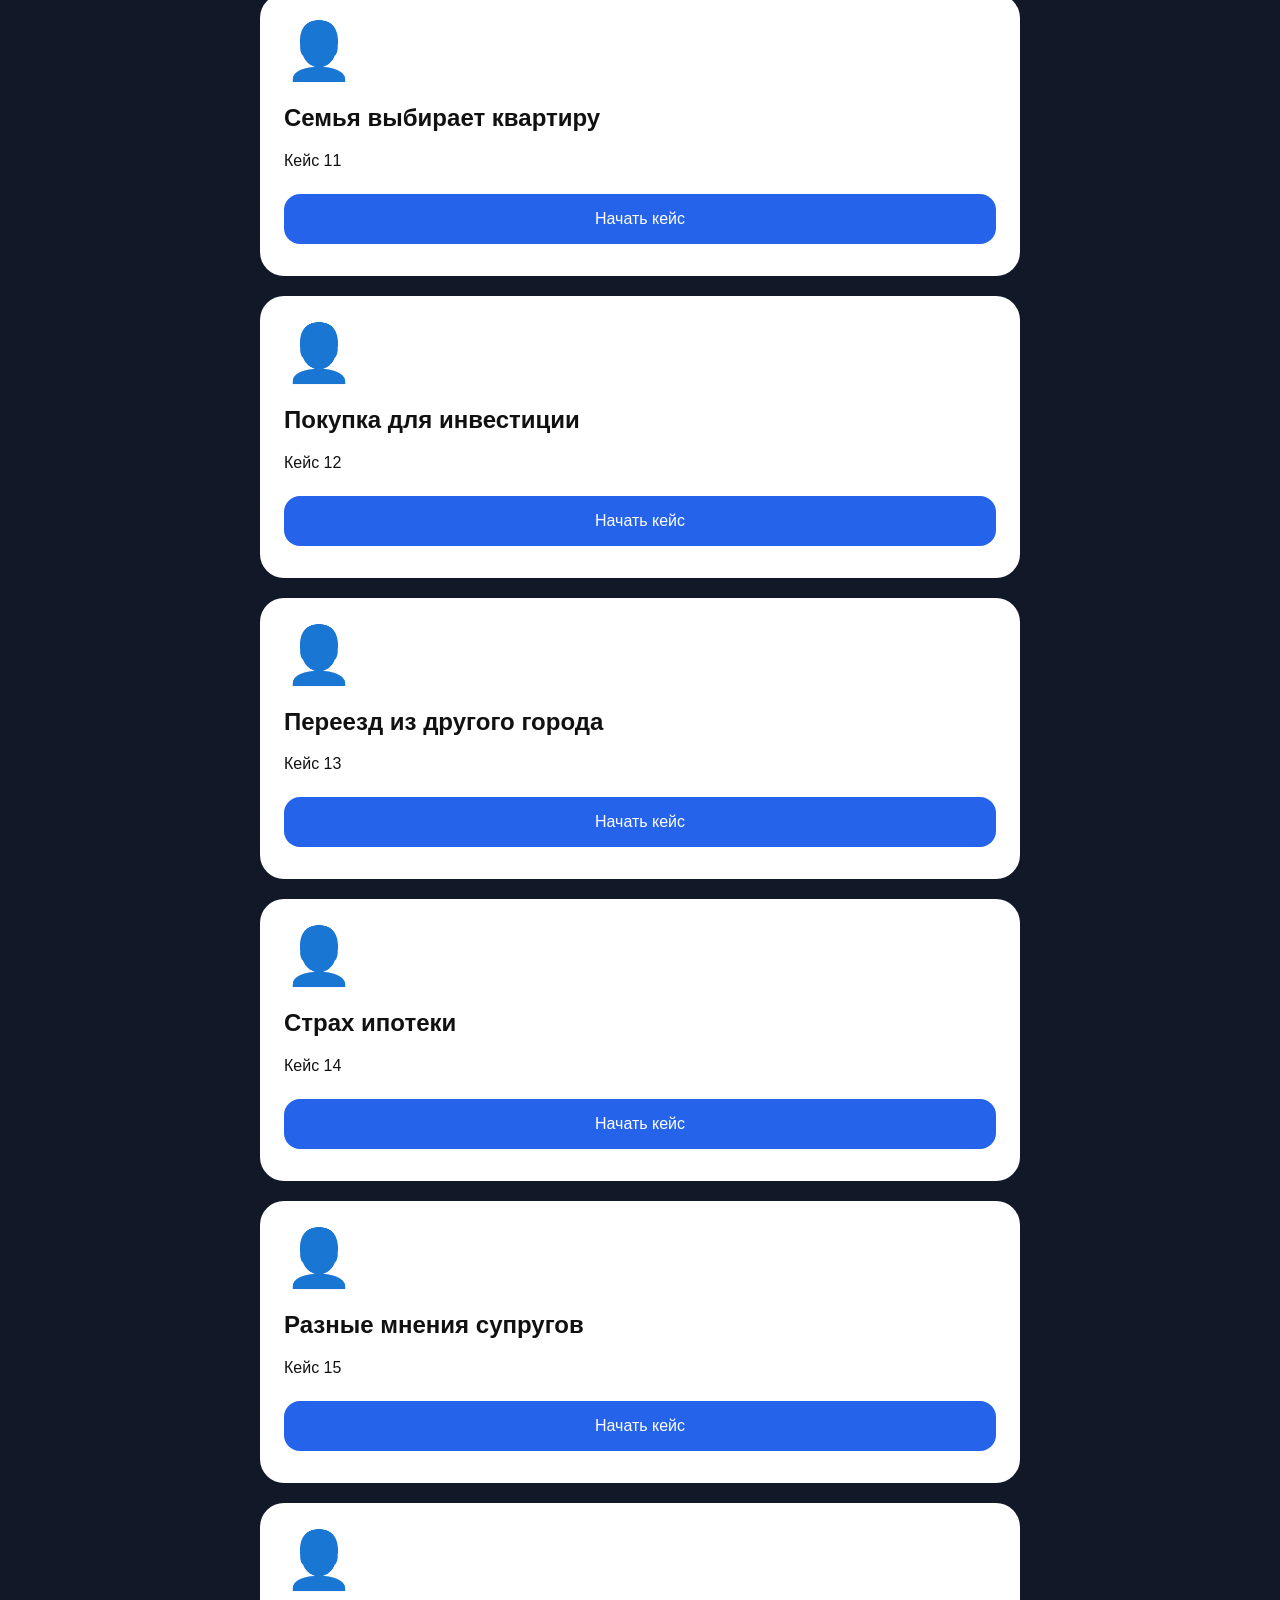
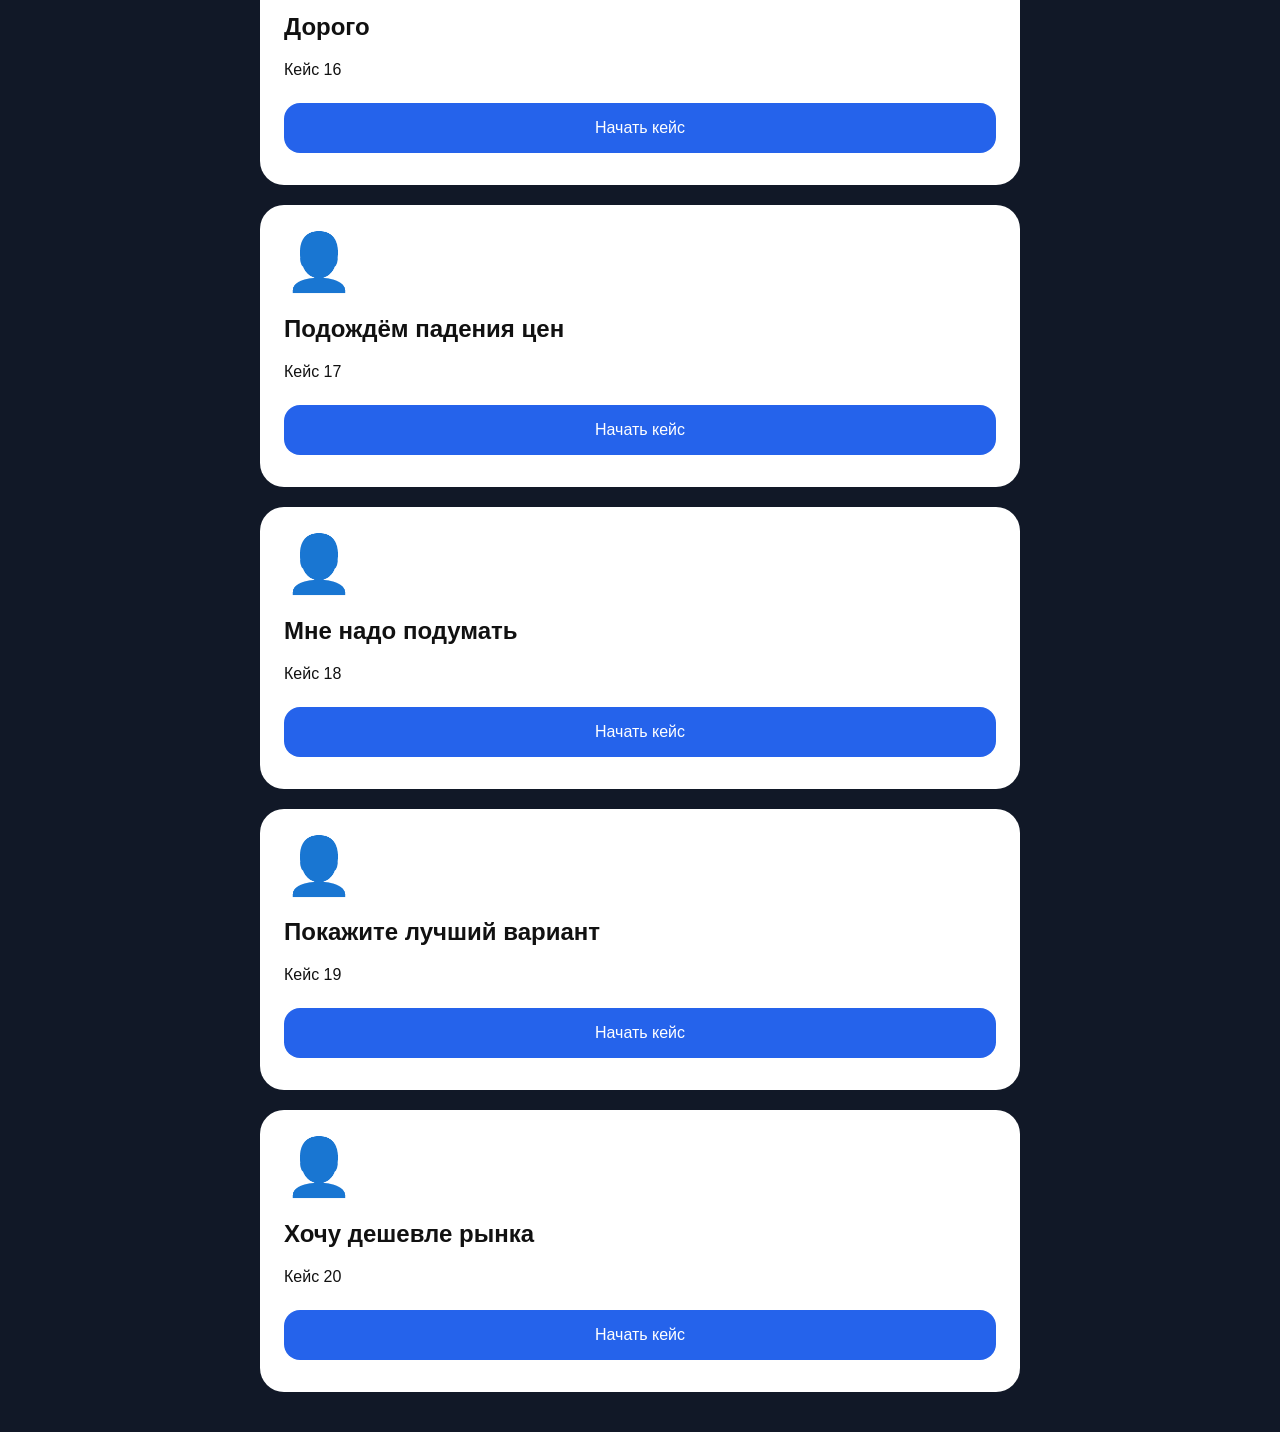
==== commit 6d5548f8: "Add files via upload" ====
--- a/index.html
+++ b/index.html
@@ -2,82 +2,74 @@
 <html lang="ru">
 <head>
 <meta charset="UTF-8">
-<meta name="viewport" content="width=device-width, initial-scale=1.0">
-<title>Тренажёр переговоров новостройки</title>
+<meta name="viewport" content="width=device-width,initial-scale=1">
+<title>Тренажёр переговоров для риелторов новостроек</title>
 <style>
-body{margin:0;font-family:Arial;background:#0f172a;color:white}
-.container{max-width:720px;margin:auto;padding:20px}
-.card{background:white;color:#111;border-radius:24px;padding:24px;margin:20px 0}
-.avatar{font-size:60px}
-button{width:100%;padding:15px;margin:8px 0;border-radius:16px;border:0;background:#2563eb;color:white;font-size:16px}
+body{margin:0;background:#111827;font-family:Arial;color:#fff}
+.container{max-width:760px;margin:auto;padding:20px}
+.card{background:#fff;color:#111;border-radius:24px;padding:24px;margin:20px 0}
+button{width:100%;padding:16px;margin:8px 0;border:0;border-radius:16px;background:#2563eb;color:white;font-size:16px}
 .answer{background:#eef2ff;color:#111;text-align:left}
-.tag{display:inline-block;background:#dbeafe;padding:6px 12px;border-radius:20px}
-.result{background:#dcfce7;padding:15px;border-radius:16px}
+.avatar{font-size:56px}
+.result{background:#dbeafe;padding:16px;border-radius:16px}
 </style>
 </head>
 <body>
 <div class="container">
-<h1>🎯 Тренажёр переговоров<br>риелторов новостроек</h1>
+<h1>🎯 Тренажёр переговоров<br>для риелторов новостроек</h1>
+<p>Выявление потребностей, доверительная коммуникация и проведение клиента к выбору квартиры.</p>
 <div id="app"></div>
 </div>
-
 <script>
-const cases=[
-{
-name:"Андрей, 38 лет",avatar:"👨🏻",tag:"Первый контакт",
-steps:[
-["А что за ЖК?","Вы только увидели рекламу нового проекта.","Начать с вопроса о задаче клиента.",10],
-["А какая цена?","Клиент пытается получить только цифру.","Уточнить контекст покупки перед подбором.",10],
-["Я пока просто смотрю.","Клиент не готов покупать прямо сейчас.","Раскрыть мотив и критерии выбора.",10],
-["Мне нужно посоветоваться с женой.","Решение семейное.","Понять интересы всех участников.",10],
-["Почему я должен работать с вами?","Клиент проверяет ценность специалиста.","Объяснить пользу процесса.",10]]
-},
-{
-name:"Мария, 42 года",avatar:"👩🏻",tag:"Возражения",
-steps:[
-["Мне дорого.","Клиент обозначил сомнение.","Исследовать, что именно дорого.",10],
-["У другого застройщика дешевле.","Клиент сравнивает предложения.","Вернуть разговор к критериям выбора.",10],
-["Я подумаю.","Клиент откладывает решение.","Понять, что мешает двигаться дальше.",10],
-["Скиньте просто варианты.","Клиент хочет получить подборку.","Не становиться отправителем информации.",10],
-["Мне надо время.","Клиент сохраняет дистанцию.","Сохранить контакт и ценность.",10]]
-}
-];
-
-let c=0,s=0,score=0;
+const cases=[{"id": 1, "client": {"name": "Кейс 1", "age": "35-45 лет", "role": "Клиент новостройки", "avatar": "👤"}, "scenario": "Клиент пишет: «А что за ЖК?»", "steps": [{"message": "Клиент пишет: «А что за ЖК?»", "answers": [{"text": "Сначала понять задачу клиента и задать уточняющий вопрос.", "reaction": "Клиент раскрывает больше информации о своих целях.", "score": 10, "analysis": "Сильная переговорная позиция: сначала исследование, затем предложение."}, {"text": "Сразу рассказать про преимущества проекта.", "reaction": "Клиент получает информацию, но может остаться в режиме сравнения.", "score": 7, "analysis": "Экспертность есть, но рано переходить к презентации."}, {"text": "Отправить подборку объектов.", "reaction": "Клиент получает материалы без глубокого контакта.", "score": 5, "analysis": "Риск стать просто отправителем информации."}]}]}, {"id": 2, "client": {"name": "Кейс 2", "age": "35-45 лет", "role": "Клиент новостройки", "avatar": "👤"}, "scenario": "Клиент спрашивает цену", "steps": [{"message": "Клиент спрашивает цену", "answers": [{"text": "Сначала понять задачу клиента и задать уточняющий вопрос.", "reaction": "Клиент раскрывает больше информации о своих целях.", "score": 10, "analysis": "Сильная переговорная позиция: сначала исследование, затем предложение."}, {"text": "Сразу рассказать про преимущества проекта.", "reaction": "Клиент получает информацию, но может остаться в режиме сравнения.", "score": 7, "analysis": "Экспертность есть, но рано переходить к презентации."}, {"text": "Отправить подборку объектов.", "reaction": "Клиент получает материалы без глубокого контакта.", "score": 5, "analysis": "Риск стать просто отправителем информации."}]}]}, {"id": 3, "client": {"name": "Кейс 3", "age": "35-45 лет", "role": "Клиент новостройки", "avatar": "👤"}, "scenario": "Клиент просит планировки", "steps": [{"message": "Клиент просит планировки", "answers": [{"text": "Сначала понять задачу клиента и задать уточняющий вопрос.", "reaction": "Клиент раскрывает больше информации о своих целях.", "score": 10, "analysis": "Сильная переговорная позиция: сначала исследование, затем предложение."}, {"text": "Сразу рассказать про преимущества проекта.", "reaction": "Клиент получает информацию, но может остаться в режиме сравнения.", "score": 7, "analysis": "Экспертность есть, но рано переходить к презентации."}, {"text": "Отправить подборку объектов.", "reaction": "Клиент получает материалы без глубокого контакта.", "score": 5, "analysis": "Риск стать просто отправителем информации."}]}]}, {"id": 4, "client": {"name": "Кейс 4", "age": "35-45 лет", "role": "Клиент новостройки", "avatar": "👤"}, "scenario": "Клиент спрашивает про скидки", "steps": [{"message": "Клиент спрашивает про скидки", "answers": [{"text": "Сначала понять задачу клиента и задать уточняющий вопрос.", "reaction": "Клиент раскрывает больше информации о своих целях.", "score": 10, "analysis": "Сильная переговорная позиция: сначала исследование, затем предложение."}, {"text": "Сразу рассказать про преимущества проекта.", "reaction": "Клиент получает информацию, но может остаться в режиме сравнения.", "score": 7, "analysis": "Экспертность есть, но рано переходить к презентации."}, {"text": "Отправить подборку объектов.", "reaction": "Клиент получает материалы без глубокого контакта.", "score": 5, "analysis": "Риск стать просто отправителем информации."}]}]}, {"id": 5, "client": {"name": "Кейс 5", "age": "35-45 лет", "role": "Клиент новостройки", "avatar": "👤"}, "scenario": "Почему через вас, а не напрямую", "steps": [{"message": "Почему через вас, а не напрямую", "answers": [{"text": "Сначала понять задачу клиента и задать уточняющий вопрос.", "reaction": "Клиент раскрывает больше информации о своих целях.", "score": 10, "analysis": "Сильная переговорная позиция: сначала исследование, затем предложение."}, {"text": "Сразу рассказать про преимущества проекта.", "reaction": "Клиент получает информацию, но может остаться в режиме сравнения.", "score": 7, "analysis": "Экспертность есть, но рано переходить к презентации."}, {"text": "Отправить подборку объектов.", "reaction": "Клиент получает материалы без глубокого контакта.", "score": 5, "analysis": "Риск стать просто отправителем информации."}]}]}, {"id": 6, "client": {"name": "Кейс 6", "age": "35-45 лет", "role": "Клиент новостройки", "avatar": "👤"}, "scenario": "Я просто смотрю рынок", "steps": [{"message": "Я просто смотрю рынок", "answers": [{"text": "Сначала понять задачу клиента и задать уточняющий вопрос.", "reaction": "Клиент раскрывает больше информации о своих целях.", "score": 10, "analysis": "Сильная переговорная позиция: сначала исследование, затем предложение."}, {"text": "Сразу рассказать про преимущества проекта.", "reaction": "Клиент получает информацию, но может остаться в режиме сравнения.", "score": 7, "analysis": "Экспертность есть, но рано переходить к презентации."}, {"text": "Отправить подборку объектов.", "reaction": "Клиент получает материалы без глубокого контакта.", "score": 5, "analysis": "Риск стать просто отправителем информации."}]}]}, {"id": 7, "client": {"name": "Кейс 7", "age": "35-45 лет", "role": "Клиент новостройки", "avatar": "👤"}, "scenario": "Отправьте варианты", "steps": [{"message": "Отправьте варианты", "answers": [{"text": "Сначала понять задачу клиента и задать уточняющий вопрос.", "reaction": "Клиент раскрывает больше информации о своих целях.", "score": 10, "analysis": "Сильная переговорная позиция: сначала исследование, затем предложение."}, {"text": "Сразу рассказать про преимущества проекта.", "reaction": "Клиент получает информацию, но может остаться в режиме сравнения.", "score": 7, "analysis": "Экспертность есть, но рано переходить к презентации."}, {"text": "Отправить подборку объектов.", "reaction": "Клиент получает материалы без глубокого контакта.", "score": 5, "analysis": "Риск стать просто отправителем информации."}]}]}, {"id": 8, "client": {"name": "Кейс 8", "age": "35-45 лет", "role": "Клиент новостройки", "avatar": "👤"}, "scenario": "Я сам всё найду", "steps": [{"message": "Я сам всё найду", "answers": [{"text": "Сначала понять задачу клиента и задать уточняющий вопрос.", "reaction": "Клиент раскрывает больше информации о своих целях.", "score": 10, "analysis": "Сильная переговорная позиция: сначала исследование, затем предложение."}, {"text": "Сразу рассказать про преимущества проекта.", "reaction": "Клиент получает информацию, но может остаться в режиме сравнения.", "score": 7, "analysis": "Экспертность есть, но рано переходить к презентации."}, {"text": "Отправить подборку объектов.", "reaction": "Клиент получает материалы без глубокого контакта.", "score": 5, "analysis": "Риск стать просто отправителем информации."}]}]}, {"id": 9, "client": {"name": "Кейс 9", "age": "35-45 лет", "role": "Клиент новостройки", "avatar": "👤"}, "scenario": "Мне некогда разговаривать", "steps": [{"message": "Мне некогда разговаривать", "answers": [{"text": "Сначала понять задачу клиента и задать уточняющий вопрос.", "reaction": "Клиент раскрывает больше информации о своих целях.", "score": 10, "analysis": "Сильная переговорная позиция: сначала исследование, затем предложение."}, {"text": "Сразу рассказать про преимущества проекта.", "reaction": "Клиент получает информацию, но может остаться в режиме сравнения.", "score": 7, "analysis": "Экспертность есть, но рано переходить к презентации."}, {"text": "Отправить подборку объектов.", "reaction": "Клиент получает материалы без глубокого контакта.", "score": 5, "analysis": "Риск стать просто отправителем информации."}]}]}, {"id": 10, "client": {"name": "Кейс 10", "age": "35-45 лет", "role": "Клиент новостройки", "avatar": "👤"}, "scenario": "У меня уже есть риелтор", "steps": [{"message": "У меня уже есть риелтор", "answers": [{"text": "Сначала понять задачу клиента и задать уточняющий вопрос.", "reaction": "Клиент раскрывает больше информации о своих целях.", "score": 10, "analysis": "Сильная переговорная позиция: сначала исследование, затем предложение."}, {"text": "Сразу рассказать про преимущества проекта.", "reaction": "Клиент получает информацию, но может остаться в режиме сравнения.", "score": 7, "analysis": "Экспертность есть, но рано переходить к презентации."}, {"text": "Отправить подборку объектов.", "reaction": "Клиент получает материалы без глубокого контакта.", "score": 5, "analysis": "Риск стать просто отправителем информации."}]}]}, {"id": 11, "client": {"name": "Кейс 11", "age": "35-45 лет", "role": "Клиент новостройки", "avatar": "👤"}, "scenario": "Семья выбирает квартиру", "steps": [{"message": "Семья выбирает квартиру", "answers": [{"text": "Сначала понять задачу клиента и задать уточняющий вопрос.", "reaction": "Клиент раскрывает больше информации о своих целях.", "score": 10, "analysis": "Сильная переговорная позиция: сначала исследование, затем предложение."}, {"text": "Сразу рассказать про преимущества проекта.", "reaction": "Клиент получает информацию, но может остаться в режиме сравнения.", "score": 7, "analysis": "Экспертность есть, но рано переходить к презентации."}, {"text": "Отправить подборку объектов.", "reaction": "Клиент получает материалы без глубокого контакта.", "score": 5, "analysis": "Риск стать просто отправителем информации."}]}]}, {"id": 12, "client": {"name": "Кейс 12", "age": "35-45 лет", "role": "Клиент новостройки", "avatar": "👤"}, "scenario": "Покупка для инвестиции", "steps": [{"message": "Покупка для инвестиции", "answers": [{"text": "Сначала понять задачу клиента и задать уточняющий вопрос.", "reaction": "Клиент раскрывает больше информации о своих целях.", "score": 10, "analysis": "Сильная переговорная позиция: сначала исследование, затем предложение."}, {"text": "Сразу рассказать про преимущества проекта.", "reaction": "Клиент получает информацию, но может остаться в режиме сравнения.", "score": 7, "analysis": "Экспертность есть, но рано переходить к презентации."}, {"text": "Отправить подборку объектов.", "reaction": "Клиент получает материалы без глубокого контакта.", "score": 5, "analysis": "Риск стать просто отправителем информации."}]}]}, {"id": 13, "client": {"name": "Кейс 13", "age": "35-45 лет", "role": "Клиент новостройки", "avatar": "👤"}, "scenario": "Переезд из другого города", "steps": [{"message": "Переезд из другого города", "answers": [{"text": "Сначала понять задачу клиента и задать уточняющий вопрос.", "reaction": "Клиент раскрывает больше информации о своих целях.", "score": 10, "analysis": "Сильная переговорная позиция: сначала исследование, затем предложение."}, {"text": "Сразу рассказать про преимущества проекта.", "reaction": "Клиент получает информацию, но может остаться в режиме сравнения.", "score": 7, "analysis": "Экспертность есть, но рано переходить к презентации."}, {"text": "Отправить подборку объектов.", "reaction": "Клиент получает материалы без глубокого контакта.", "score": 5, "analysis": "Риск стать просто отправителем информации."}]}]}, {"id": 14, "client": {"name": "Кейс 14", "age": "35-45 лет", "role": "Клиент новостройки", "avatar": "👤"}, "scenario": "Страх ипотеки", "steps": [{"message": "Страх ипотеки", "answers": [{"text": "Сначала понять задачу клиента и задать уточняющий вопрос.", "reaction": "Клиент раскрывает больше информации о своих целях.", "score": 10, "analysis": "Сильная переговорная позиция: сначала исследование, затем предложение."}, {"text": "Сразу рассказать про преимущества проекта.", "reaction": "Клиент получает информацию, но может остаться в режиме сравнения.", "score": 7, "analysis": "Экспертность есть, но рано переходить к презентации."}, {"text": "Отправить подборку объектов.", "reaction": "Клиент получает материалы без глубокого контакта.", "score": 5, "analysis": "Риск стать просто отправителем информации."}]}]}, {"id": 15, "client": {"name": "Кейс 15", "age": "35-45 лет", "role": "Клиент новостройки", "avatar": "👤"}, "scenario": "Разные мнения супругов", "steps": [{"message": "Разные мнения супругов", "answers": [{"text": "Сначала понять задачу клиента и задать уточняющий вопрос.", "reaction": "Клиент раскрывает больше информации о своих целях.", "score": 10, "analysis": "Сильная переговорная позиция: сначала исследование, затем предложение."}, {"text": "Сразу рассказать про преимущества проекта.", "reaction": "Клиент получает информацию, но может остаться в режиме сравнения.", "score": 7, "analysis": "Экспертность есть, но рано переходить к презентации."}, {"text": "Отправить подборку объектов.", "reaction": "Клиент получает материалы без глубокого контакта.", "score": 5, "analysis": "Риск стать просто отправителем информации."}]}]}, {"id": 16, "client": {"name": "Кейс 16", "age": "35-45 лет", "role": "Клиент новостройки", "avatar": "👤"}, "scenario": "Дорого", "steps": [{"message": "Дорого", "answers": [{"text": "Сначала понять задачу клиента и задать уточняющий вопрос.", "reaction": "Клиент раскрывает больше информации о своих целях.", "score": 10, "analysis": "Сильная переговорная позиция: сначала исследование, затем предложение."}, {"text": "Сразу рассказать про преимущества проекта.", "reaction": "Клиент получает информацию, но может остаться в режиме сравнения.", "score": 7, "analysis": "Экспертность есть, но рано переходить к презентации."}, {"text": "Отправить подборку объектов.", "reaction": "Клиент получает материалы без глубокого контакта.", "score": 5, "analysis": "Риск стать просто отправителем информации."}]}]}, {"id": 17, "client": {"name": "Кейс 17", "age": "35-45 лет", "role": "Клиент новостройки", "avatar": "👤"}, "scenario": "Подождём падения цен", "steps": [{"message": "Подождём падения цен", "answers": [{"text": "Сначала понять задачу клиента и задать уточняющий вопрос.", "reaction": "Клиент раскрывает больше информации о своих целях.", "score": 10, "analysis": "Сильная переговорная позиция: сначала исследование, затем предложение."}, {"text": "Сразу рассказать про преимущества проекта.", "reaction": "Клиент получает информацию, но может остаться в режиме сравнения.", "score": 7, "analysis": "Экспертность есть, но рано переходить к презентации."}, {"text": "Отправить подборку объектов.", "reaction": "Клиент получает материалы без глубокого контакта.", "score": 5, "analysis": "Риск стать просто отправителем информации."}]}]}, {"id": 18, "client": {"name": "Кейс 18", "age": "35-45 лет", "role": "Клиент новостройки", "avatar": "👤"}, "scenario": "Мне надо подумать", "steps": [{"message": "Мне надо подумать", "answers": [{"text": "Сначала понять задачу клиента и задать уточняющий вопрос.", "reaction": "Клиент раскрывает больше информации о своих целях.", "score": 10, "analysis": "Сильная переговорная позиция: сначала исследование, затем предложение."}, {"text": "Сразу рассказать про преимущества проекта.", "reaction": "Клиент получает информацию, но может остаться в режиме сравнения.", "score": 7, "analysis": "Экспертность есть, но рано переходить к презентации."}, {"text": "Отправить подборку объектов.", "reaction": "Клиент получает материалы без глубокого контакта.", "score": 5, "analysis": "Риск стать просто отправителем информации."}]}]}, {"id": 19, "client": {"name": "Кейс 19", "age": "35-45 лет", "role": "Клиент новостройки", "avatar": "👤"}, "scenario": "Покажите лучший вариант", "steps": [{"message": "Покажите лучший вариант", "answers": [{"text": "Сначала понять задачу клиента и задать уточняющий вопрос.", "reaction": "Клиент раскрывает больше информации о своих целях.", "score": 10, "analysis": "Сильная переговорная позиция: сначала исследование, затем предложение."}, {"text": "Сразу рассказать про преимущества проекта.", "reaction": "Клиент получает информацию, но может остаться в режиме сравнения.", "score": 7, "analysis": "Экспертность есть, но рано переходить к презентации."}, {"text": "Отправить подборку объектов.", "reaction": "Клиент получает материалы без глубокого контакта.", "score": 5, "analysis": "Риск стать просто отправителем информации."}]}]}, {"id": 20, "client": {"name": "Кейс 20", "age": "35-45 лет", "role": "Клиент новостройки", "avatar": "👤"}, "scenario": "Хочу дешевле рынка", "steps": [{"message": "Хочу дешевле рынка", "answers": [{"text": "Сначала понять задачу клиента и задать уточняющий вопрос.", "reaction": "Клиент раскрывает больше информации о своих целях.", "score": 10, "analysis": "Сильная переговорная позиция: сначала исследование, затем предложение."}, {"text": "Сразу рассказать про преимущества проекта.", "reaction": "Клиент получает информацию, но может остаться в режиме сравнения.", "score": 7, "analysis": "Экспертность есть, но рано переходить к презентации."}, {"text": "Отправить подборку объектов.", "reaction": "Клиент получает материалы без глубокого контакта.", "score": 5, "analysis": "Риск стать просто отправителем информации."}]}]}];
+let caseId=0, step=0, total=0;
 
 function home(){
-app.innerHTML=cases.map((x,i)=>`
-<div class="card">
-<div class="avatar">${x.avatar}</div>
-<h2>${x.name}</h2>
-<span class="tag">${x.tag}</span>
-<p>Переговорный кейс</p>
+app.innerHTML=cases.map((c,i)=>`<div class="card">
+<div class="avatar">${c.client.avatar}</div>
+<h2>${c.scenario}</h2>
+<p>${c.client.name}</p>
 <button onclick="start(${i})">Начать кейс</button>
 </div>`).join("");
 }
-function start(i){c=i;s=0;show();}
+
+function start(i){
+caseId=i;step=0;total=0;show();
+}
+
 function show(){
-let step=cases[c].steps[s];
-app.innerHTML=`
-<div class="card">
-<div class="avatar">${cases[c].avatar}</div>
-<h2>${cases[c].name}</h2>
-<h3>Клиент:</h3><p>${step[0]}</p>
-<h3>Контекст:</h3><p>${step[1]}</p>
+let c=cases[caseId], s=c.steps[step];
+app.innerHTML=`<div class="card">
+<div class="avatar">${c.client.avatar}</div>
+<h2>${c.scenario}</h2>
+<h3>Клиент говорит:</h3>
+<p>${s.message}</p>
 <h3>Ваш ответ:</h3>
-<button class="answer" onclick="choose(10)">Попробовать исследовать потребность</button>
-<button class="answer" onclick="choose(6)">Сразу презентовать варианты</button>
-<button class="answer" onclick="choose(5)">Отправить информацию клиенту</button>
+${s.answers.map((a,i)=>`<button class="answer" onclick="choose(${i})">${a.text}</button>`).join("")}
 </div>`;
 }
-function choose(points){
-score+=points;
-if(s<cases[c].steps.length-1){
-s++;
-show();
-}else{
-app.innerHTML=`<div class="card"><h2>Кейс завершён</h2><div class="result">Результат: ${score} баллов<br><br>Анализ: сильная позиция — вести клиента через понимание задачи, а не только через презентацию объектов.</div><button onclick="home()">К кейсам</button></div>`;
+
+function choose(i){
+let a=cases[caseId].steps[step].answers[i];
+total+=a.score;
+app.innerHTML=`<div class="card">
+<h2>Разбор</h2>
+<div class="result">
+<p><b>Реакция клиента:</b><br>${a.reaction}</p>
+<p><b>Анализ:</b><br>${a.analysis}</p>
+<p>Баллы: +${a.score}</p>
+</div>
+<button onclick="finish()">Продолжить</button>
+</div>`;
 }
+
+function finish(){
+app.innerHTML=`<div class="card">
+<h2>Итог кейса</h2>
+<div class="result">Ваш результат: ${total} баллов<br><br>
+Система оценивает: контакт, выявление потребностей, экспертность и управление диалогом.</div>
+<button onclick="home()">Вернуться к кейсам</button>
+</div>`;
 }
 home();
 </script>
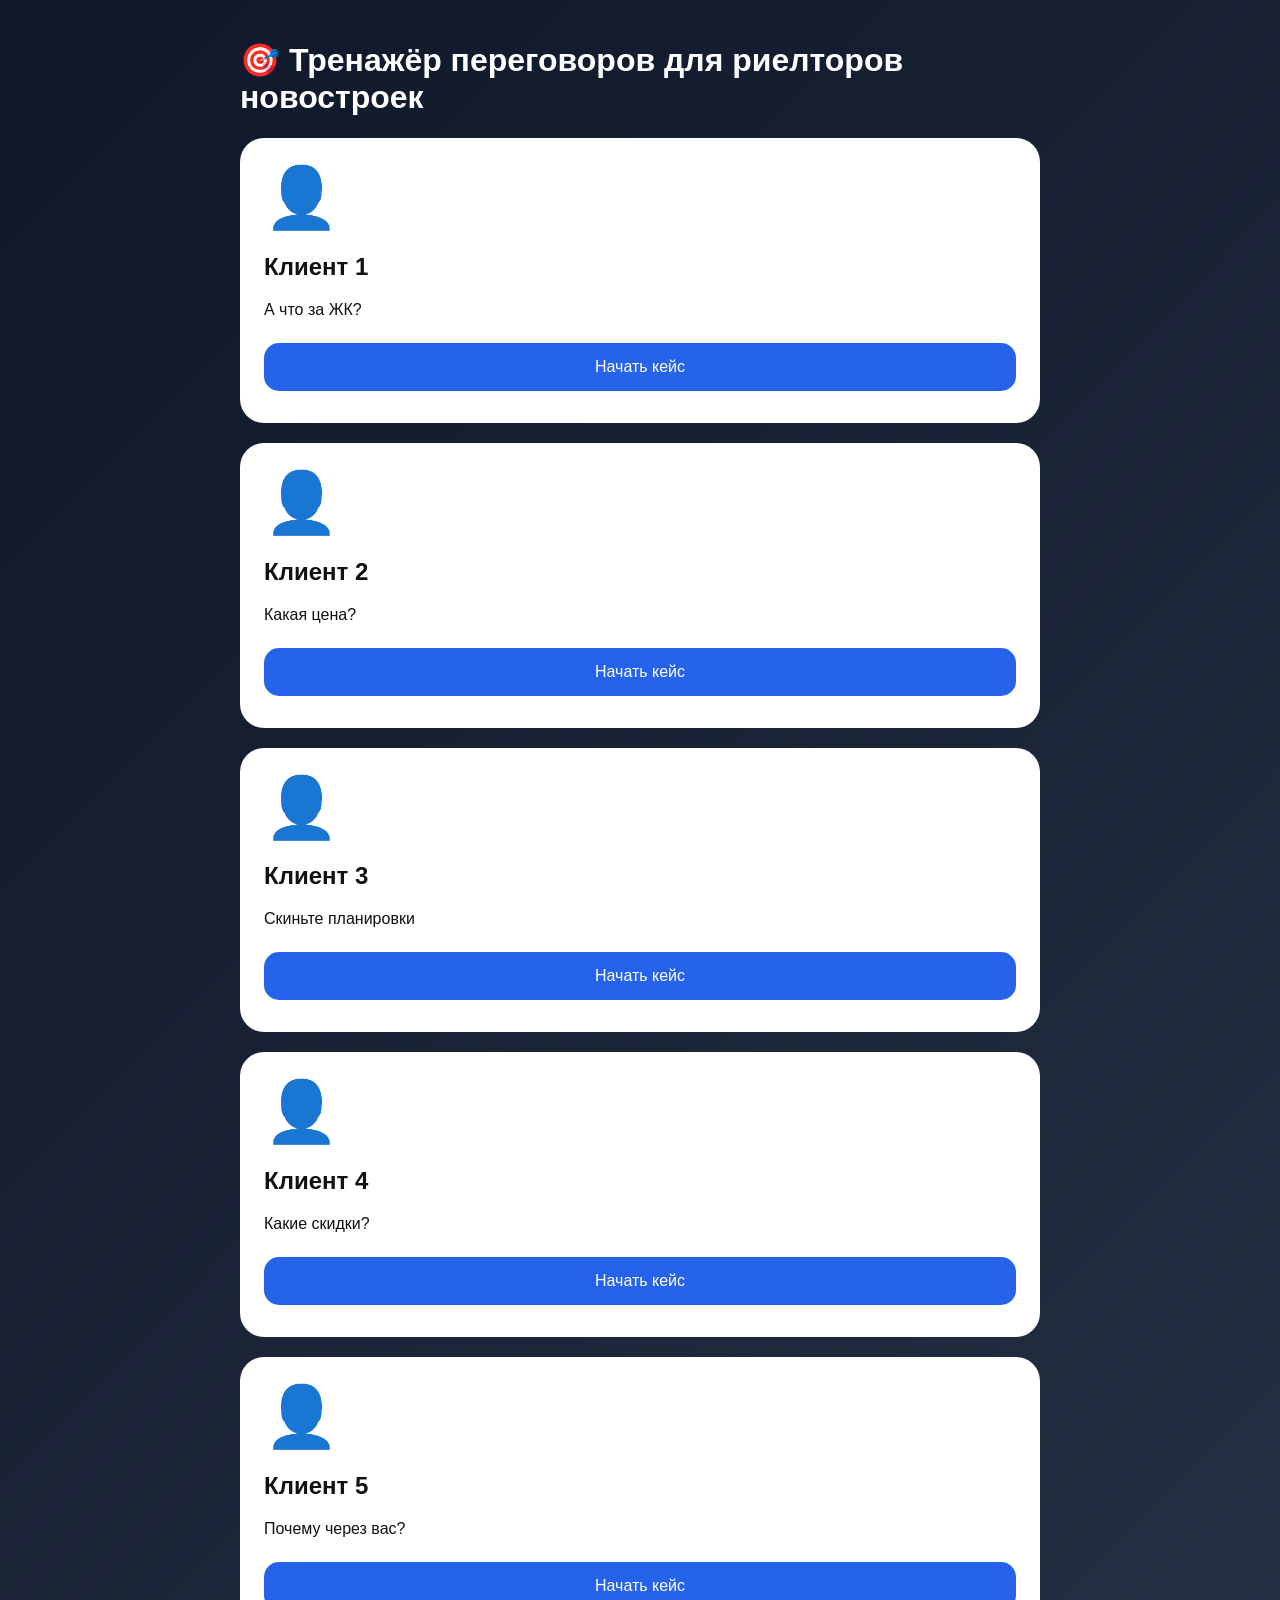
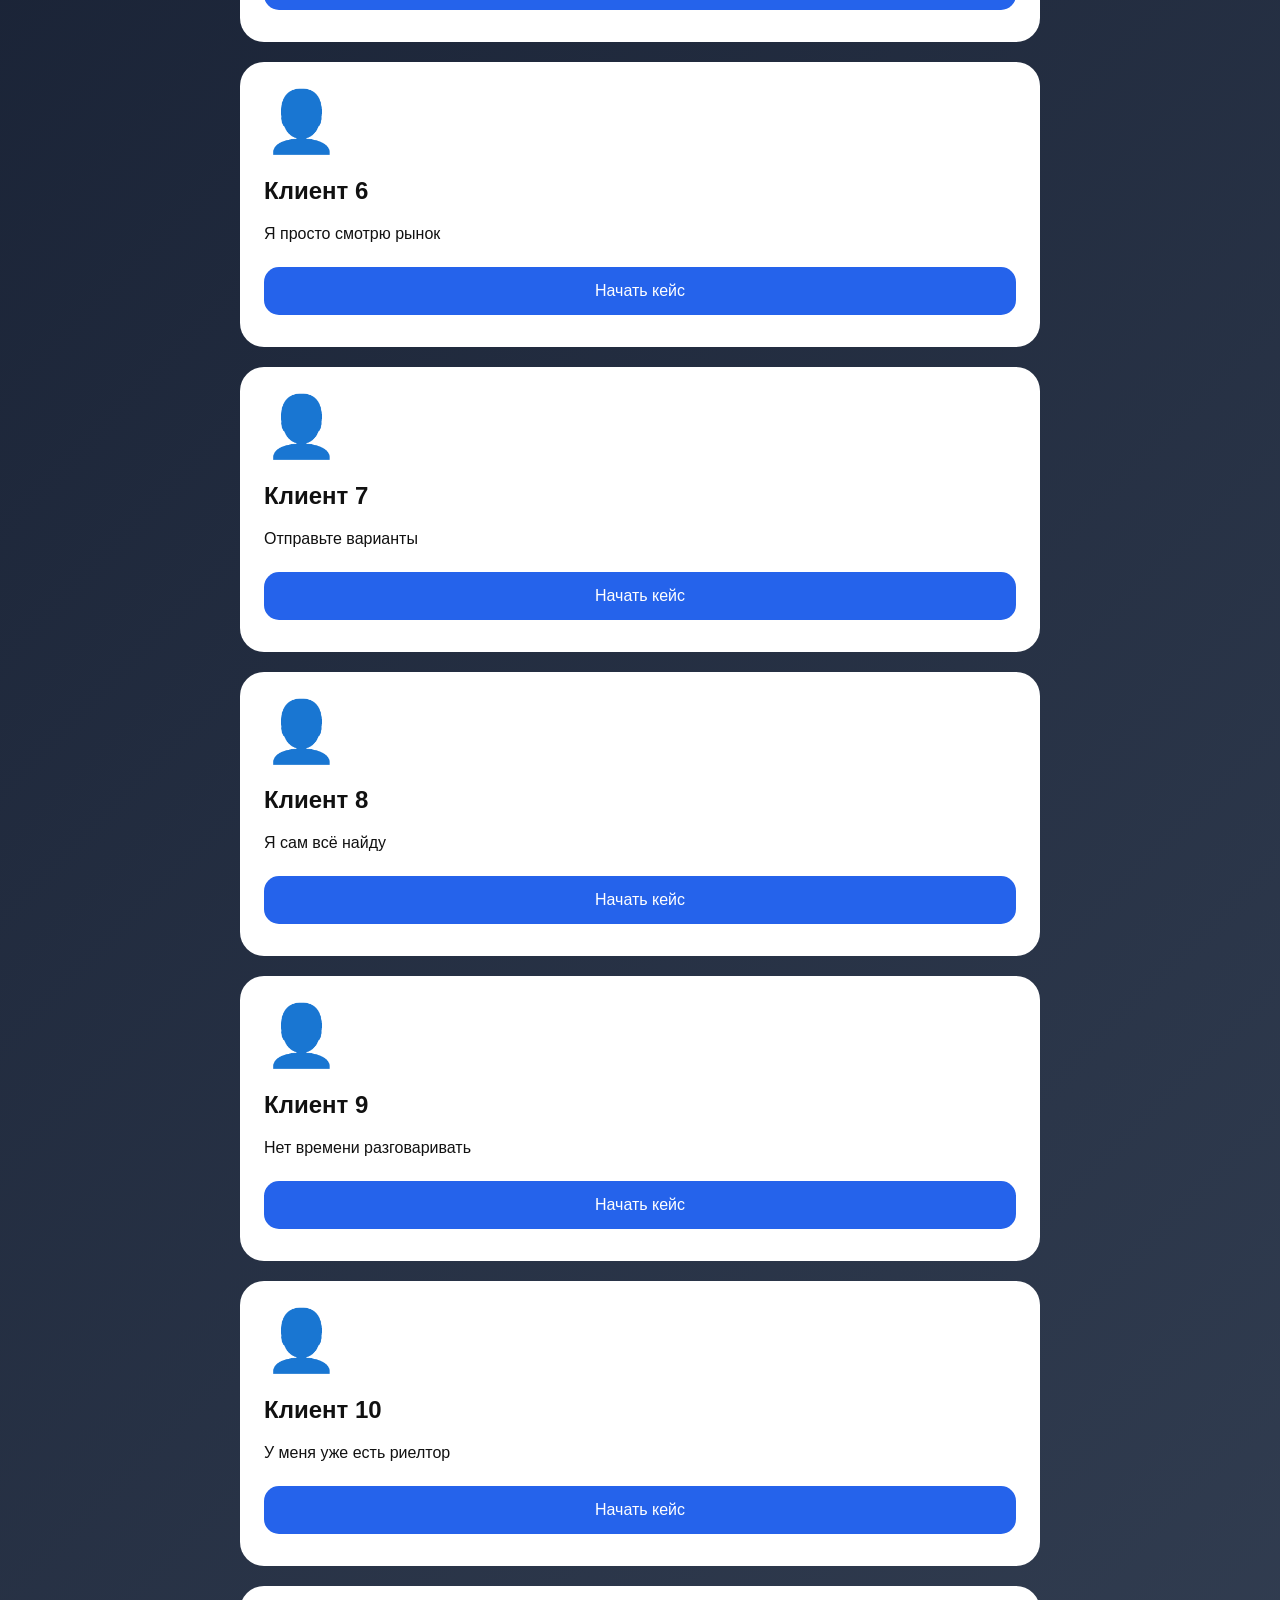
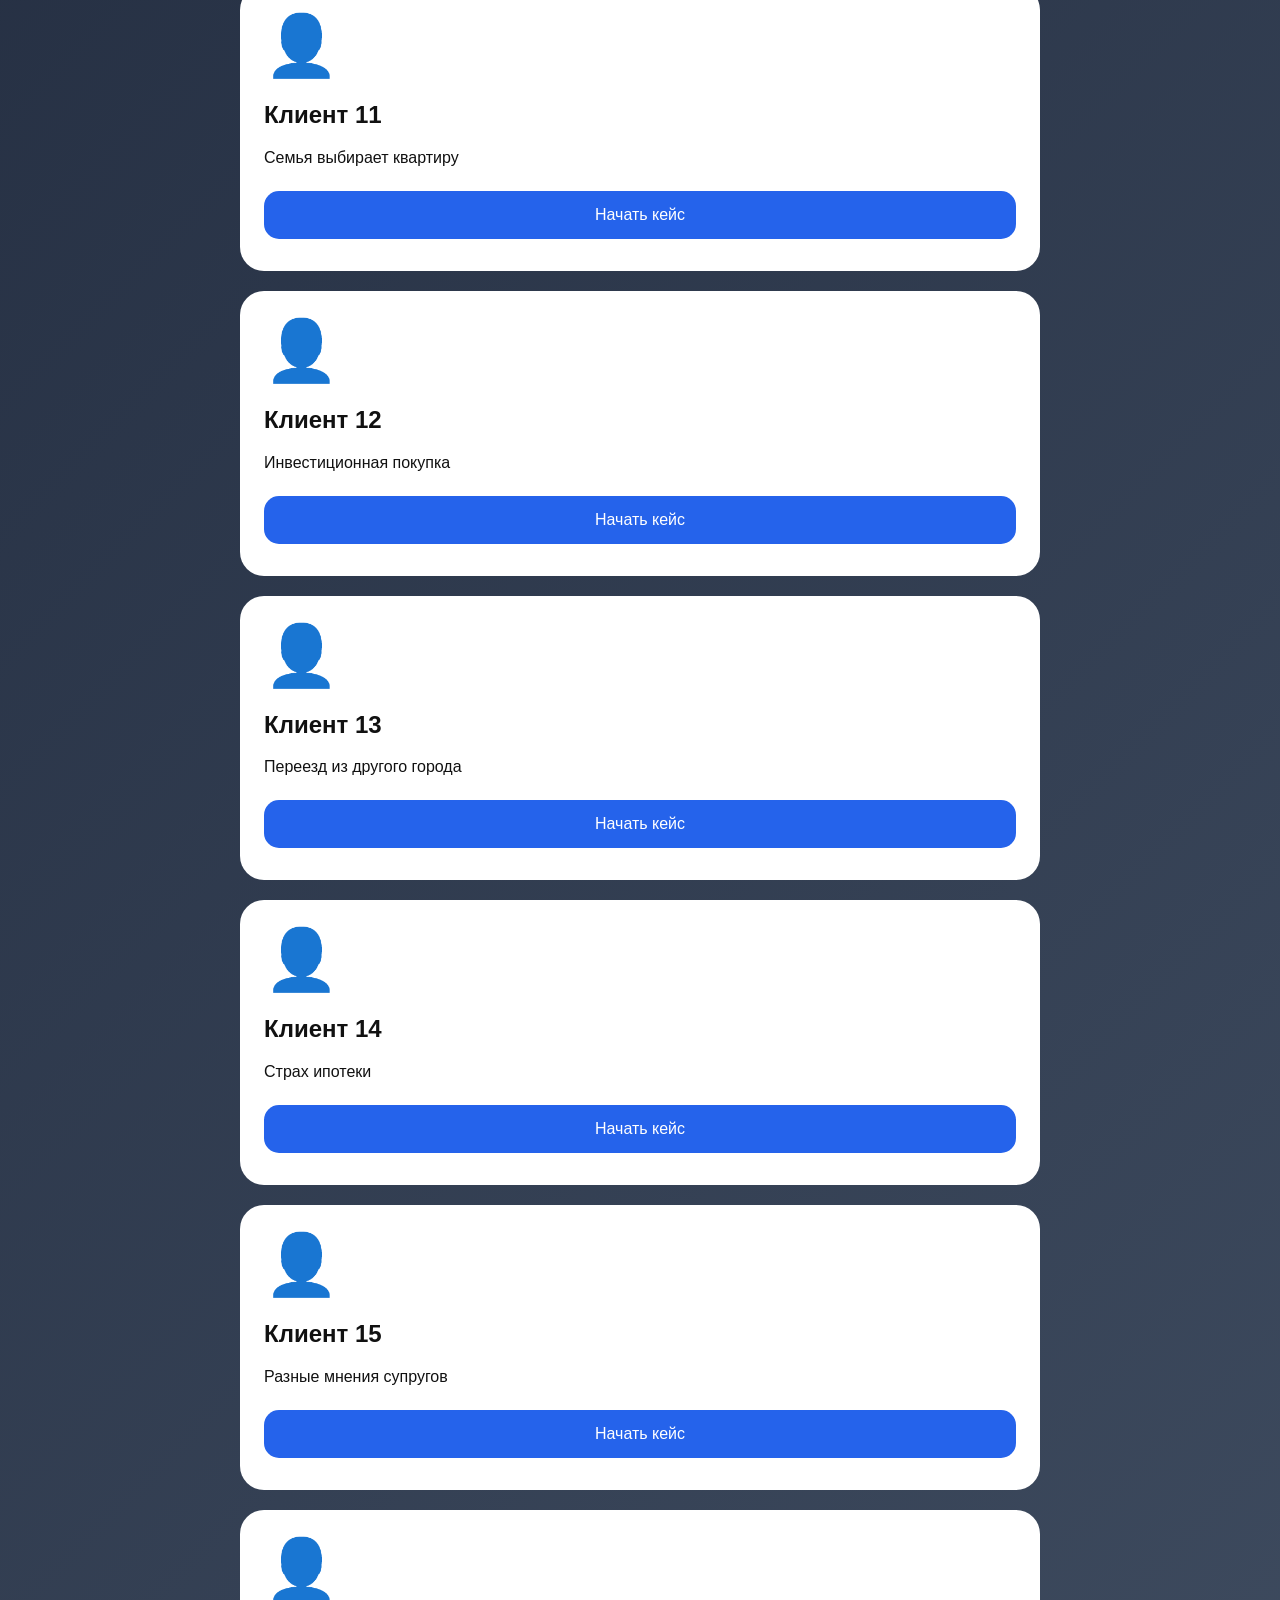
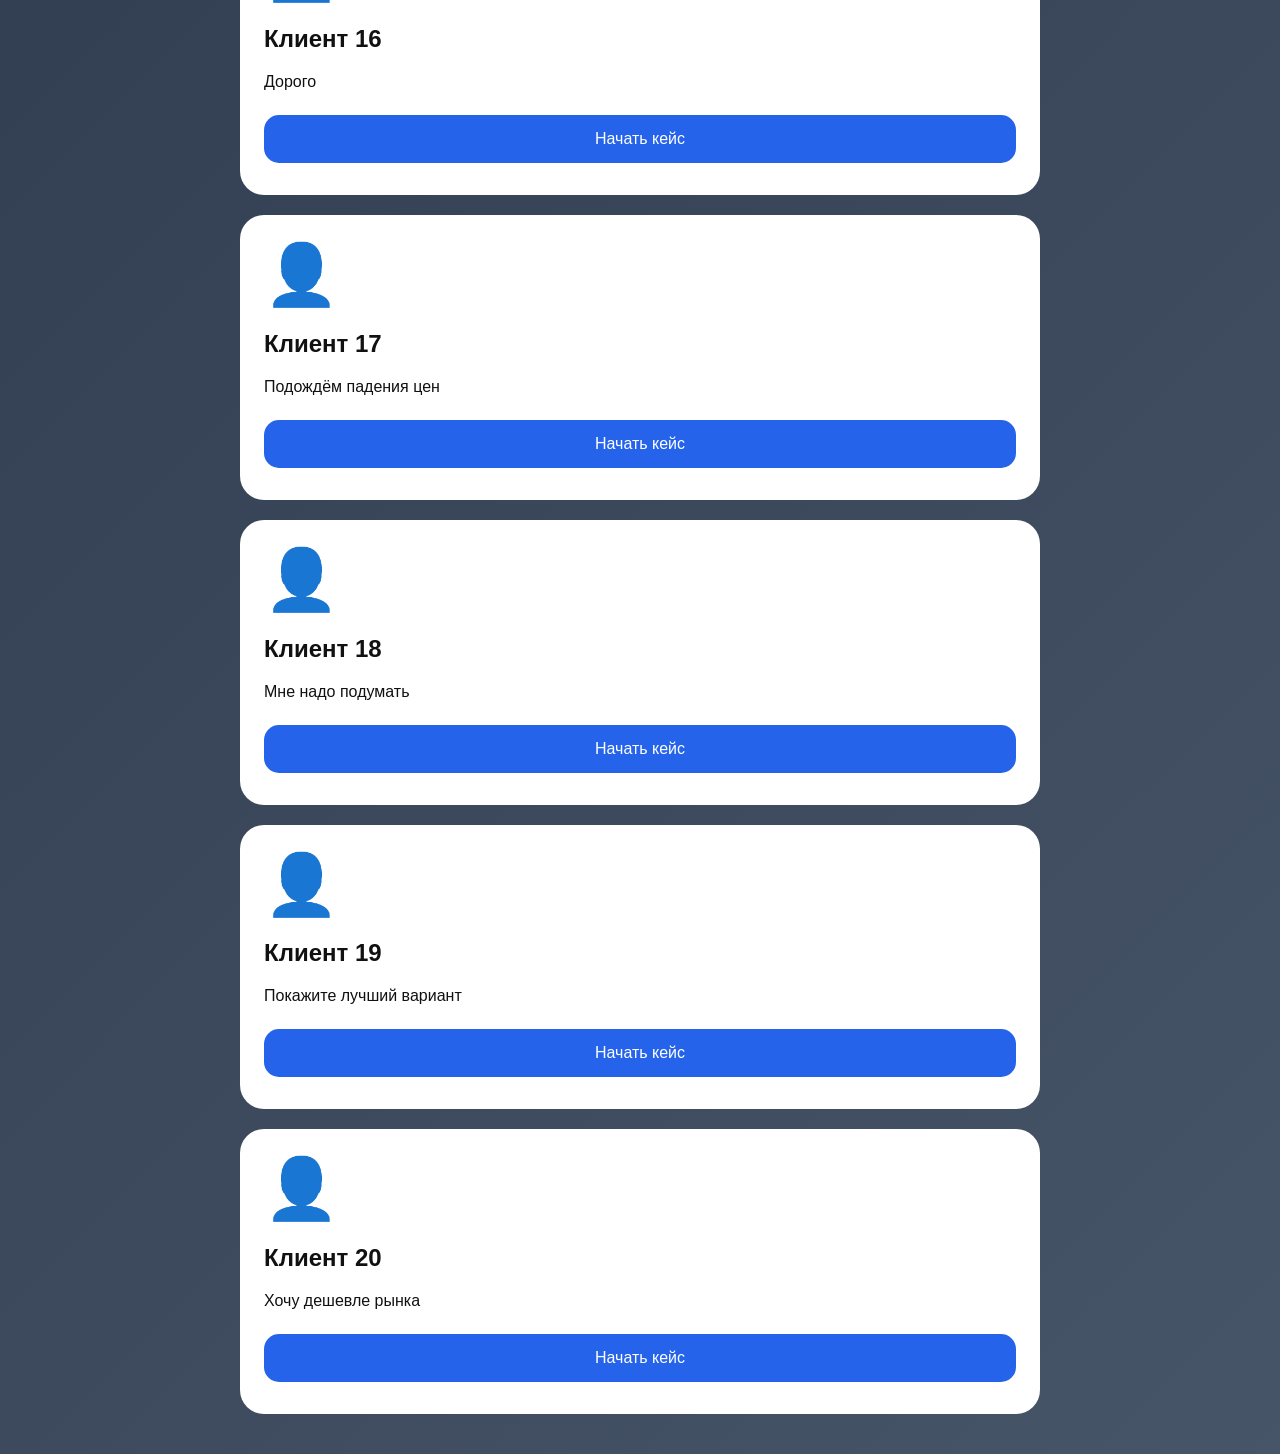
==== commit 13fc49a1: "Add files via upload" ====
--- a/index.html
+++ b/index.html
@@ -5,72 +5,37 @@
 <meta name="viewport" content="width=device-width,initial-scale=1">
 <title>Тренажёр переговоров для риелторов новостроек</title>
 <style>
-body{margin:0;background:#111827;font-family:Arial;color:#fff}
-.container{max-width:760px;margin:auto;padding:20px}
-.card{background:#fff;color:#111;border-radius:24px;padding:24px;margin:20px 0}
-button{width:100%;padding:16px;margin:8px 0;border:0;border-radius:16px;background:#2563eb;color:white;font-size:16px}
+body{margin:0;font-family:Arial;background:linear-gradient(135deg,#0f172a,#475569);color:white}
+.container{max-width:800px;margin:auto;padding:20px}
+.card{background:white;color:#111;border-radius:24px;padding:24px;margin:20px 0}
+.avatar{font-size:60px}
+button{width:100%;padding:15px;margin:8px 0;border:0;border-radius:15px;background:#2563eb;color:white;font-size:16px}
 .answer{background:#eef2ff;color:#111;text-align:left}
-.avatar{font-size:56px}
-.result{background:#dbeafe;padding:16px;border-radius:16px}
+.result{background:#dbeafe;padding:15px;border-radius:15px}
 </style>
 </head>
 <body>
 <div class="container">
-<h1>🎯 Тренажёр переговоров<br>для риелторов новостроек</h1>
-<p>Выявление потребностей, доверительная коммуникация и проведение клиента к выбору квартиры.</p>
+<h1>🎯 Тренажёр переговоров для риелторов новостроек</h1>
 <div id="app"></div>
 </div>
 <script>
-const cases=[{"id": 1, "client": {"name": "Кейс 1", "age": "35-45 лет", "role": "Клиент новостройки", "avatar": "👤"}, "scenario": "Клиент пишет: «А что за ЖК?»", "steps": [{"message": "Клиент пишет: «А что за ЖК?»", "answers": [{"text": "Сначала понять задачу клиента и задать уточняющий вопрос.", "reaction": "Клиент раскрывает больше информации о своих целях.", "score": 10, "analysis": "Сильная переговорная позиция: сначала исследование, затем предложение."}, {"text": "Сразу рассказать про преимущества проекта.", "reaction": "Клиент получает информацию, но может остаться в режиме сравнения.", "score": 7, "analysis": "Экспертность есть, но рано переходить к презентации."}, {"text": "Отправить подборку объектов.", "reaction": "Клиент получает материалы без глубокого контакта.", "score": 5, "analysis": "Риск стать просто отправителем информации."}]}]}, {"id": 2, "client": {"name": "Кейс 2", "age": "35-45 лет", "role": "Клиент новостройки", "avatar": "👤"}, "scenario": "Клиент спрашивает цену", "steps": [{"message": "Клиент спрашивает цену", "answers": [{"text": "Сначала понять задачу клиента и задать уточняющий вопрос.", "reaction": "Клиент раскрывает больше информации о своих целях.", "score": 10, "analysis": "Сильная переговорная позиция: сначала исследование, затем предложение."}, {"text": "Сразу рассказать про преимущества проекта.", "reaction": "Клиент получает информацию, но может остаться в режиме сравнения.", "score": 7, "analysis": "Экспертность есть, но рано переходить к презентации."}, {"text": "Отправить подборку объектов.", "reaction": "Клиент получает материалы без глубокого контакта.", "score": 5, "analysis": "Риск стать просто отправителем информации."}]}]}, {"id": 3, "client": {"name": "Кейс 3", "age": "35-45 лет", "role": "Клиент новостройки", "avatar": "👤"}, "scenario": "Клиент просит планировки", "steps": [{"message": "Клиент просит планировки", "answers": [{"text": "Сначала понять задачу клиента и задать уточняющий вопрос.", "reaction": "Клиент раскрывает больше информации о своих целях.", "score": 10, "analysis": "Сильная переговорная позиция: сначала исследование, затем предложение."}, {"text": "Сразу рассказать про преимущества проекта.", "reaction": "Клиент получает информацию, но может остаться в режиме сравнения.", "score": 7, "analysis": "Экспертность есть, но рано переходить к презентации."}, {"text": "Отправить подборку объектов.", "reaction": "Клиент получает материалы без глубокого контакта.", "score": 5, "analysis": "Риск стать просто отправителем информации."}]}]}, {"id": 4, "client": {"name": "Кейс 4", "age": "35-45 лет", "role": "Клиент новостройки", "avatar": "👤"}, "scenario": "Клиент спрашивает про скидки", "steps": [{"message": "Клиент спрашивает про скидки", "answers": [{"text": "Сначала понять задачу клиента и задать уточняющий вопрос.", "reaction": "Клиент раскрывает больше информации о своих целях.", "score": 10, "analysis": "Сильная переговорная позиция: сначала исследование, затем предложение."}, {"text": "Сразу рассказать про преимущества проекта.", "reaction": "Клиент получает информацию, но может остаться в режиме сравнения.", "score": 7, "analysis": "Экспертность есть, но рано переходить к презентации."}, {"text": "Отправить подборку объектов.", "reaction": "Клиент получает материалы без глубокого контакта.", "score": 5, "analysis": "Риск стать просто отправителем информации."}]}]}, {"id": 5, "client": {"name": "Кейс 5", "age": "35-45 лет", "role": "Клиент новостройки", "avatar": "👤"}, "scenario": "Почему через вас, а не напрямую", "steps": [{"message": "Почему через вас, а не напрямую", "answers": [{"text": "Сначала понять задачу клиента и задать уточняющий вопрос.", "reaction": "Клиент раскрывает больше информации о своих целях.", "score": 10, "analysis": "Сильная переговорная позиция: сначала исследование, затем предложение."}, {"text": "Сразу рассказать про преимущества проекта.", "reaction": "Клиент получает информацию, но может остаться в режиме сравнения.", "score": 7, "analysis": "Экспертность есть, но рано переходить к презентации."}, {"text": "Отправить подборку объектов.", "reaction": "Клиент получает материалы без глубокого контакта.", "score": 5, "analysis": "Риск стать просто отправителем информации."}]}]}, {"id": 6, "client": {"name": "Кейс 6", "age": "35-45 лет", "role": "Клиент новостройки", "avatar": "👤"}, "scenario": "Я просто смотрю рынок", "steps": [{"message": "Я просто смотрю рынок", "answers": [{"text": "Сначала понять задачу клиента и задать уточняющий вопрос.", "reaction": "Клиент раскрывает больше информации о своих целях.", "score": 10, "analysis": "Сильная переговорная позиция: сначала исследование, затем предложение."}, {"text": "Сразу рассказать про преимущества проекта.", "reaction": "Клиент получает информацию, но может остаться в режиме сравнения.", "score": 7, "analysis": "Экспертность есть, но рано переходить к презентации."}, {"text": "Отправить подборку объектов.", "reaction": "Клиент получает материалы без глубокого контакта.", "score": 5, "analysis": "Риск стать просто отправителем информации."}]}]}, {"id": 7, "client": {"name": "Кейс 7", "age": "35-45 лет", "role": "Клиент новостройки", "avatar": "👤"}, "scenario": "Отправьте варианты", "steps": [{"message": "Отправьте варианты", "answers": [{"text": "Сначала понять задачу клиента и задать уточняющий вопрос.", "reaction": "Клиент раскрывает больше информации о своих целях.", "score": 10, "analysis": "Сильная переговорная позиция: сначала исследование, затем предложение."}, {"text": "Сразу рассказать про преимущества проекта.", "reaction": "Клиент получает информацию, но может остаться в режиме сравнения.", "score": 7, "analysis": "Экспертность есть, но рано переходить к презентации."}, {"text": "Отправить подборку объектов.", "reaction": "Клиент получает материалы без глубокого контакта.", "score": 5, "analysis": "Риск стать просто отправителем информации."}]}]}, {"id": 8, "client": {"name": "Кейс 8", "age": "35-45 лет", "role": "Клиент новостройки", "avatar": "👤"}, "scenario": "Я сам всё найду", "steps": [{"message": "Я сам всё найду", "answers": [{"text": "Сначала понять задачу клиента и задать уточняющий вопрос.", "reaction": "Клиент раскрывает больше информации о своих целях.", "score": 10, "analysis": "Сильная переговорная позиция: сначала исследование, затем предложение."}, {"text": "Сразу рассказать про преимущества проекта.", "reaction": "Клиент получает информацию, но может остаться в режиме сравнения.", "score": 7, "analysis": "Экспертность есть, но рано переходить к презентации."}, {"text": "Отправить подборку объектов.", "reaction": "Клиент получает материалы без глубокого контакта.", "score": 5, "analysis": "Риск стать просто отправителем информации."}]}]}, {"id": 9, "client": {"name": "Кейс 9", "age": "35-45 лет", "role": "Клиент новостройки", "avatar": "👤"}, "scenario": "Мне некогда разговаривать", "steps": [{"message": "Мне некогда разговаривать", "answers": [{"text": "Сначала понять задачу клиента и задать уточняющий вопрос.", "reaction": "Клиент раскрывает больше информации о своих целях.", "score": 10, "analysis": "Сильная переговорная позиция: сначала исследование, затем предложение."}, {"text": "Сразу рассказать про преимущества проекта.", "reaction": "Клиент получает информацию, но может остаться в режиме сравнения.", "score": 7, "analysis": "Экспертность есть, но рано переходить к презентации."}, {"text": "Отправить подборку объектов.", "reaction": "Клиент получает материалы без глубокого контакта.", "score": 5, "analysis": "Риск стать просто отправителем информации."}]}]}, {"id": 10, "client": {"name": "Кейс 10", "age": "35-45 лет", "role": "Клиент новостройки", "avatar": "👤"}, "scenario": "У меня уже есть риелтор", "steps": [{"message": "У меня уже есть риелтор", "answers": [{"text": "Сначала понять задачу клиента и задать уточняющий вопрос.", "reaction": "Клиент раскрывает больше информации о своих целях.", "score": 10, "analysis": "Сильная переговорная позиция: сначала исследование, затем предложение."}, {"text": "Сразу рассказать про преимущества проекта.", "reaction": "Клиент получает информацию, но может остаться в режиме сравнения.", "score": 7, "analysis": "Экспертность есть, но рано переходить к презентации."}, {"text": "Отправить подборку объектов.", "reaction": "Клиент получает материалы без глубокого контакта.", "score": 5, "analysis": "Риск стать просто отправителем информации."}]}]}, {"id": 11, "client": {"name": "Кейс 11", "age": "35-45 лет", "role": "Клиент новостройки", "avatar": "👤"}, "scenario": "Семья выбирает квартиру", "steps": [{"message": "Семья выбирает квартиру", "answers": [{"text": "Сначала понять задачу клиента и задать уточняющий вопрос.", "reaction": "Клиент раскрывает больше информации о своих целях.", "score": 10, "analysis": "Сильная переговорная позиция: сначала исследование, затем предложение."}, {"text": "Сразу рассказать про преимущества проекта.", "reaction": "Клиент получает информацию, но может остаться в режиме сравнения.", "score": 7, "analysis": "Экспертность есть, но рано переходить к презентации."}, {"text": "Отправить подборку объектов.", "reaction": "Клиент получает материалы без глубокого контакта.", "score": 5, "analysis": "Риск стать просто отправителем информации."}]}]}, {"id": 12, "client": {"name": "Кейс 12", "age": "35-45 лет", "role": "Клиент новостройки", "avatar": "👤"}, "scenario": "Покупка для инвестиции", "steps": [{"message": "Покупка для инвестиции", "answers": [{"text": "Сначала понять задачу клиента и задать уточняющий вопрос.", "reaction": "Клиент раскрывает больше информации о своих целях.", "score": 10, "analysis": "Сильная переговорная позиция: сначала исследование, затем предложение."}, {"text": "Сразу рассказать про преимущества проекта.", "reaction": "Клиент получает информацию, но может остаться в режиме сравнения.", "score": 7, "analysis": "Экспертность есть, но рано переходить к презентации."}, {"text": "Отправить подборку объектов.", "reaction": "Клиент получает материалы без глубокого контакта.", "score": 5, "analysis": "Риск стать просто отправителем информации."}]}]}, {"id": 13, "client": {"name": "Кейс 13", "age": "35-45 лет", "role": "Клиент новостройки", "avatar": "👤"}, "scenario": "Переезд из другого города", "steps": [{"message": "Переезд из другого города", "answers": [{"text": "Сначала понять задачу клиента и задать уточняющий вопрос.", "reaction": "Клиент раскрывает больше информации о своих целях.", "score": 10, "analysis": "Сильная переговорная позиция: сначала исследование, затем предложение."}, {"text": "Сразу рассказать про преимущества проекта.", "reaction": "Клиент получает информацию, но может остаться в режиме сравнения.", "score": 7, "analysis": "Экспертность есть, но рано переходить к презентации."}, {"text": "Отправить подборку объектов.", "reaction": "Клиент получает материалы без глубокого контакта.", "score": 5, "analysis": "Риск стать просто отправителем информации."}]}]}, {"id": 14, "client": {"name": "Кейс 14", "age": "35-45 лет", "role": "Клиент новостройки", "avatar": "👤"}, "scenario": "Страх ипотеки", "steps": [{"message": "Страх ипотеки", "answers": [{"text": "Сначала понять задачу клиента и задать уточняющий вопрос.", "reaction": "Клиент раскрывает больше информации о своих целях.", "score": 10, "analysis": "Сильная переговорная позиция: сначала исследование, затем предложение."}, {"text": "Сразу рассказать про преимущества проекта.", "reaction": "Клиент получает информацию, но может остаться в режиме сравнения.", "score": 7, "analysis": "Экспертность есть, но рано переходить к презентации."}, {"text": "Отправить подборку объектов.", "reaction": "Клиент получает материалы без глубокого контакта.", "score": 5, "analysis": "Риск стать просто отправителем информации."}]}]}, {"id": 15, "client": {"name": "Кейс 15", "age": "35-45 лет", "role": "Клиент новостройки", "avatar": "👤"}, "scenario": "Разные мнения супругов", "steps": [{"message": "Разные мнения супругов", "answers": [{"text": "Сначала понять задачу клиента и задать уточняющий вопрос.", "reaction": "Клиент раскрывает больше информации о своих целях.", "score": 10, "analysis": "Сильная переговорная позиция: сначала исследование, затем предложение."}, {"text": "Сразу рассказать про преимущества проекта.", "reaction": "Клиент получает информацию, но может остаться в режиме сравнения.", "score": 7, "analysis": "Экспертность есть, но рано переходить к презентации."}, {"text": "Отправить подборку объектов.", "reaction": "Клиент получает материалы без глубокого контакта.", "score": 5, "analysis": "Риск стать просто отправителем информации."}]}]}, {"id": 16, "client": {"name": "Кейс 16", "age": "35-45 лет", "role": "Клиент новостройки", "avatar": "👤"}, "scenario": "Дорого", "steps": [{"message": "Дорого", "answers": [{"text": "Сначала понять задачу клиента и задать уточняющий вопрос.", "reaction": "Клиент раскрывает больше информации о своих целях.", "score": 10, "analysis": "Сильная переговорная позиция: сначала исследование, затем предложение."}, {"text": "Сразу рассказать про преимущества проекта.", "reaction": "Клиент получает информацию, но может остаться в режиме сравнения.", "score": 7, "analysis": "Экспертность есть, но рано переходить к презентации."}, {"text": "Отправить подборку объектов.", "reaction": "Клиент получает материалы без глубокого контакта.", "score": 5, "analysis": "Риск стать просто отправителем информации."}]}]}, {"id": 17, "client": {"name": "Кейс 17", "age": "35-45 лет", "role": "Клиент новостройки", "avatar": "👤"}, "scenario": "Подождём падения цен", "steps": [{"message": "Подождём падения цен", "answers": [{"text": "Сначала понять задачу клиента и задать уточняющий вопрос.", "reaction": "Клиент раскрывает больше информации о своих целях.", "score": 10, "analysis": "Сильная переговорная позиция: сначала исследование, затем предложение."}, {"text": "Сразу рассказать про преимущества проекта.", "reaction": "Клиент получает информацию, но может остаться в режиме сравнения.", "score": 7, "analysis": "Экспертность есть, но рано переходить к презентации."}, {"text": "Отправить подборку объектов.", "reaction": "Клиент получает материалы без глубокого контакта.", "score": 5, "analysis": "Риск стать просто отправителем информации."}]}]}, {"id": 18, "client": {"name": "Кейс 18", "age": "35-45 лет", "role": "Клиент новостройки", "avatar": "👤"}, "scenario": "Мне надо подумать", "steps": [{"message": "Мне надо подумать", "answers": [{"text": "Сначала понять задачу клиента и задать уточняющий вопрос.", "reaction": "Клиент раскрывает больше информации о своих целях.", "score": 10, "analysis": "Сильная переговорная позиция: сначала исследование, затем предложение."}, {"text": "Сразу рассказать про преимущества проекта.", "reaction": "Клиент получает информацию, но может остаться в режиме сравнения.", "score": 7, "analysis": "Экспертность есть, но рано переходить к презентации."}, {"text": "Отправить подборку объектов.", "reaction": "Клиент получает материалы без глубокого контакта.", "score": 5, "analysis": "Риск стать просто отправителем информации."}]}]}, {"id": 19, "client": {"name": "Кейс 19", "age": "35-45 лет", "role": "Клиент новостройки", "avatar": "👤"}, "scenario": "Покажите лучший вариант", "steps": [{"message": "Покажите лучший вариант", "answers": [{"text": "Сначала понять задачу клиента и задать уточняющий вопрос.", "reaction": "Клиент раскрывает больше информации о своих целях.", "score": 10, "analysis": "Сильная переговорная позиция: сначала исследование, затем предложение."}, {"text": "Сразу рассказать про преимущества проекта.", "reaction": "Клиент получает информацию, но может остаться в режиме сравнения.", "score": 7, "analysis": "Экспертность есть, но рано переходить к презентации."}, {"text": "Отправить подборку объектов.", "reaction": "Клиент получает материалы без глубокого контакта.", "score": 5, "analysis": "Риск стать просто отправителем информации."}]}]}, {"id": 20, "client": {"name": "Кейс 20", "age": "35-45 лет", "role": "Клиент новостройки", "avatar": "👤"}, "scenario": "Хочу дешевле рынка", "steps": [{"message": "Хочу дешевле рынка", "answers": [{"text": "Сначала понять задачу клиента и задать уточняющий вопрос.", "reaction": "Клиент раскрывает больше информации о своих целях.", "score": 10, "analysis": "Сильная переговорная позиция: сначала исследование, затем предложение."}, {"text": "Сразу рассказать про преимущества проекта.", "reaction": "Клиент получает информацию, но может остаться в режиме сравнения.", "score": 7, "analysis": "Экспертность есть, но рано переходить к презентации."}, {"text": "Отправить подборку объектов.", "reaction": "Клиент получает материалы без глубокого контакта.", "score": 5, "analysis": "Риск стать просто отправителем информации."}]}]}];
-let caseId=0, step=0, total=0;
-
+const cases=[{"id": 1, "client": "Клиент 1", "avatar": "👤", "situation": "А что за ЖК?", "steps": [{"message": "А что за ЖК?", "answers": [{"text": "Сначала понять задачу клиента и задать уточняющий вопрос.", "reaction": "Клиент раскрывает больше информации.", "score": 10, "analysis": "Сильная позиция: сначала исследование, потом предложение."}, {"text": "Сразу рассказать о преимуществах жилого комплекса.", "reaction": "Клиент получает информацию, но диалог может остаться поверхностным.", "score": 7, "analysis": "Экспертность есть, но рано переходить к презентации."}, {"text": "Отправить материалы и ждать решения клиента.", "reaction": "Клиент получает информацию без глубокого контакта.", "score": 5, "analysis": "Риск стать только отправителем информации."}]}, {"message": "Продолжение диалога, этап 2. Клиент уточняет детали и проверяет позицию риелтора.", "answers": [{"text": "Сначала понять задачу клиента и задать уточняющий вопрос.", "reaction": "Клиент раскрывает больше информации.", "score": 10, "analysis": "Сильная позиция: сначала исследование, потом предложение."}, {"text": "Сразу рассказать о преимуществах жилого комплекса.", "reaction": "Клиент получает информацию, но диалог может остаться поверхностным.", "score": 7, "analysis": "Экспертность есть, но рано переходить к презентации."}, {"text": "Отправить материалы и ждать решения клиента.", "reaction": "Клиент получает информацию без глубокого контакта.", "score": 5, "analysis": "Риск стать только отправителем информации."}]}, {"message": "Продолжение диалога, этап 3. Клиент уточняет детали и проверяет позицию риелтора.", "answers": [{"text": "Сначала понять задачу клиента и задать уточняющий вопрос.", "reaction": "Клиент раскрывает больше информации.", "score": 10, "analysis": "Сильная позиция: сначала исследование, потом предложение."}, {"text": "Сразу рассказать о преимуществах жилого комплекса.", "reaction": "Клиент получает информацию, но диалог может остаться поверхностным.", "score": 7, "analysis": "Экспертность есть, но рано переходить к презентации."}, {"text": "Отправить материалы и ждать решения клиента.", "reaction": "Клиент получает информацию без глубокого контакта.", "score": 5, "analysis": "Риск стать только отправителем информации."}]}, {"message": "Продолжение диалога, этап 4. Клиент уточняет детали и проверяет позицию риелтора.", "answers": [{"text": "Сначала понять задачу клиента и задать уточняющий вопрос.", "reaction": "Клиент раскрывает больше информации.", "score": 10, "analysis": "Сильная позиция: сначала исследование, потом предложение."}, {"text": "Сразу рассказать о преимуществах жилого комплекса.", "reaction": "Клиент получает информацию, но диалог может остаться поверхностным.", "score": 7, "analysis": "Экспертность есть, но рано переходить к презентации."}, {"text": "Отправить материалы и ждать решения клиента.", "reaction": "Клиент получает информацию без глубокого контакта.", "score": 5, "analysis": "Риск стать только отправителем информации."}]}, {"message": "Продолжение диалога, этап 5. Клиент уточняет детали и проверяет позицию риелтора.", "answers": [{"text": "Сначала понять задачу клиента и задать уточняющий вопрос.", "reaction": "Клиент раскрывает больше информации.", "score": 10, "analysis": "Сильная позиция: сначала исследование, потом предложение."}, {"text": "Сразу рассказать о преимуществах жилого комплекса.", "reaction": "Клиент получает информацию, но диалог может остаться поверхностным.", "score": 7, "analysis": "Экспертность есть, но рано переходить к презентации."}, {"text": "Отправить материалы и ждать решения клиента.", "reaction": "Клиент получает информацию без глубокого контакта.", "score": 5, "analysis": "Риск стать только отправителем информации."}]}, {"message": "Продолжение диалога, этап 6. Клиент уточняет детали и проверяет позицию риелтора.", "answers": [{"text": "Сначала понять задачу клиента и задать уточняющий вопрос.", "reaction": "Клиент раскрывает больше информации.", "score": 10, "analysis": "Сильная позиция: сначала исследование, потом предложение."}, {"text": "Сразу рассказать о преимуществах жилого комплекса.", "reaction": "Клиент получает информацию, но диалог может остаться поверхностным.", "score": 7, "analysis": "Экспертность есть, но рано переходить к презентации."}, {"text": "Отправить материалы и ждать решения клиента.", "reaction": "Клиент получает информацию без глубокого контакта.", "score": 5, "analysis": "Риск стать только отправителем информации."}]}, {"message": "Продолжение диалога, этап 7. Клиент уточняет детали и проверяет позицию риелтора.", "answers": [{"text": "Сначала понять задачу клиента и задать уточняющий вопрос.", "reaction": "Клиент раскрывает больше информации.", "score": 10, "analysis": "Сильная позиция: сначала исследование, потом предложение."}, {"text": "Сразу рассказать о преимуществах жилого комплекса.", "reaction": "Клиент получает информацию, но диалог может остаться поверхностным.", "score": 7, "analysis": "Экспертность есть, но рано переходить к презентации."}, {"text": "Отправить материалы и ждать решения клиента.", "reaction": "Клиент получает информацию без глубокого контакта.", "score": 5, "analysis": "Риск стать только отправителем информации."}]}]}, {"id": 2, "client": "Клиент 2", "avatar": "👤", "situation": "Какая цена?", "steps": [{"message": "Какая цена?", "answers": [{"text": "Сначала понять задачу клиента и задать уточняющий вопрос.", "reaction": "Клиент раскрывает больше информации.", "score": 10, "analysis": "Сильная позиция: сначала исследование, потом предложение."}, {"text": "Сразу рассказать о преимуществах жилого комплекса.", "reaction": "Клиент получает информацию, но диалог может остаться поверхностным.", "score": 7, "analysis": "Экспертность есть, но рано переходить к презентации."}, {"text": "Отправить материалы и ждать решения клиента.", "reaction": "Клиент получает информацию без глубокого контакта.", "score": 5, "analysis": "Риск стать только отправителем информации."}]}, {"message": "Продолжение диалога, этап 2. Клиент уточняет детали и проверяет позицию риелтора.", "answers": [{"text": "Сначала понять задачу клиента и задать уточняющий вопрос.", "reaction": "Клиент раскрывает больше информации.", "score": 10, "analysis": "Сильная позиция: сначала исследование, потом предложение."}, {"text": "Сразу рассказать о преимуществах жилого комплекса.", "reaction": "Клиент получает информацию, но диалог может остаться поверхностным.", "score": 7, "analysis": "Экспертность есть, но рано переходить к презентации."}, {"text": "Отправить материалы и ждать решения клиента.", "reaction": "Клиент получает информацию без глубокого контакта.", "score": 5, "analysis": "Риск стать только отправителем информации."}]}, {"message": "Продолжение диалога, этап 3. Клиент уточняет детали и проверяет позицию риелтора.", "answers": [{"text": "Сначала понять задачу клиента и задать уточняющий вопрос.", "reaction": "Клиент раскрывает больше информации.", "score": 10, "analysis": "Сильная позиция: сначала исследование, потом предложение."}, {"text": "Сразу рассказать о преимуществах жилого комплекса.", "reaction": "Клиент получает информацию, но диалог может остаться поверхностным.", "score": 7, "analysis": "Экспертность есть, но рано переходить к презентации."}, {"text": "Отправить материалы и ждать решения клиента.", "reaction": "Клиент получает информацию без глубокого контакта.", "score": 5, "analysis": "Риск стать только отправителем информации."}]}, {"message": "Продолжение диалога, этап 4. Клиент уточняет детали и проверяет позицию риелтора.", "answers": [{"text": "Сначала понять задачу клиента и задать уточняющий вопрос.", "reaction": "Клиент раскрывает больше информации.", "score": 10, "analysis": "Сильная позиция: сначала исследование, потом предложение."}, {"text": "Сразу рассказать о преимуществах жилого комплекса.", "reaction": "Клиент получает информацию, но диалог может остаться поверхностным.", "score": 7, "analysis": "Экспертность есть, но рано переходить к презентации."}, {"text": "Отправить материалы и ждать решения клиента.", "reaction": "Клиент получает информацию без глубокого контакта.", "score": 5, "analysis": "Риск стать только отправителем информации."}]}, {"message": "Продолжение диалога, этап 5. Клиент уточняет детали и проверяет позицию риелтора.", "answers": [{"text": "Сначала понять задачу клиента и задать уточняющий вопрос.", "reaction": "Клиент раскрывает больше информации.", "score": 10, "analysis": "Сильная позиция: сначала исследование, потом предложение."}, {"text": "Сразу рассказать о преимуществах жилого комплекса.", "reaction": "Клиент получает информацию, но диалог может остаться поверхностным.", "score": 7, "analysis": "Экспертность есть, но рано переходить к презентации."}, {"text": "Отправить материалы и ждать решения клиента.", "reaction": "Клиент получает информацию без глубокого контакта.", "score": 5, "analysis": "Риск стать только отправителем информации."}]}, {"message": "Продолжение диалога, этап 6. Клиент уточняет детали и проверяет позицию риелтора.", "answers": [{"text": "Сначала понять задачу клиента и задать уточняющий вопрос.", "reaction": "Клиент раскрывает больше информации.", "score": 10, "analysis": "Сильная позиция: сначала исследование, потом предложение."}, {"text": "Сразу рассказать о преимуществах жилого комплекса.", "reaction": "Клиент получает информацию, но диалог может остаться поверхностным.", "score": 7, "analysis": "Экспертность есть, но рано переходить к презентации."}, {"text": "Отправить материалы и ждать решения клиента.", "reaction": "Клиент получает информацию без глубокого контакта.", "score": 5, "analysis": "Риск стать только отправителем информации."}]}, {"message": "Продолжение диалога, этап 7. Клиент уточняет детали и проверяет позицию риелтора.", "answers": [{"text": "Сначала понять задачу клиента и задать уточняющий вопрос.", "reaction": "Клиент раскрывает больше информации.", "score": 10, "analysis": "Сильная позиция: сначала исследование, потом предложение."}, {"text": "Сразу рассказать о преимуществах жилого комплекса.", "reaction": "Клиент получает информацию, но диалог может остаться поверхностным.", "score": 7, "analysis": "Экспертность есть, но рано переходить к презентации."}, {"text": "Отправить материалы и ждать решения клиента.", "reaction": "Клиент получает информацию без глубокого контакта.", "score": 5, "analysis": "Риск стать только отправителем информации."}]}]}, {"id": 3, "client": "Клиент 3", "avatar": "👤", "situation": "Скиньте планировки", "steps": [{"message": "Скиньте планировки", "answers": [{"text": "Сначала понять задачу клиента и задать уточняющий вопрос.", "reaction": "Клиент раскрывает больше информации.", "score": 10, "analysis": "Сильная позиция: сначала исследование, потом предложение."}, {"text": "Сразу рассказать о преимуществах жилого комплекса.", "reaction": "Клиент получает информацию, но диалог может остаться поверхностным.", "score": 7, "analysis": "Экспертность есть, но рано переходить к презентации."}, {"text": "Отправить материалы и ждать решения клиента.", "reaction": "Клиент получает информацию без глубокого контакта.", "score": 5, "analysis": "Риск стать только отправителем информации."}]}, {"message": "Продолжение диалога, этап 2. Клиент уточняет детали и проверяет позицию риелтора.", "answers": [{"text": "Сначала понять задачу клиента и задать уточняющий вопрос.", "reaction": "Клиент раскрывает больше информации.", "score": 10, "analysis": "Сильная позиция: сначала исследование, потом предложение."}, {"text": "Сразу рассказать о преимуществах жилого комплекса.", "reaction": "Клиент получает информацию, но диалог может остаться поверхностным.", "score": 7, "analysis": "Экспертность есть, но рано переходить к презентации."}, {"text": "Отправить материалы и ждать решения клиента.", "reaction": "Клиент получает информацию без глубокого контакта.", "score": 5, "analysis": "Риск стать только отправителем информации."}]}, {"message": "Продолжение диалога, этап 3. Клиент уточняет детали и проверяет позицию риелтора.", "answers": [{"text": "Сначала понять задачу клиента и задать уточняющий вопрос.", "reaction": "Клиент раскрывает больше информации.", "score": 10, "analysis": "Сильная позиция: сначала исследование, потом предложение."}, {"text": "Сразу рассказать о преимуществах жилого комплекса.", "reaction": "Клиент получает информацию, но диалог может остаться поверхностным.", "score": 7, "analysis": "Экспертность есть, но рано переходить к презентации."}, {"text": "Отправить материалы и ждать решения клиента.", "reaction": "Клиент получает информацию без глубокого контакта.", "score": 5, "analysis": "Риск стать только отправителем информации."}]}, {"message": "Продолжение диалога, этап 4. Клиент уточняет детали и проверяет позицию риелтора.", "answers": [{"text": "Сначала понять задачу клиента и задать уточняющий вопрос.", "reaction": "Клиент раскрывает больше информации.", "score": 10, "analysis": "Сильная позиция: сначала исследование, потом предложение."}, {"text": "Сразу рассказать о преимуществах жилого комплекса.", "reaction": "Клиент получает информацию, но диалог может остаться поверхностным.", "score": 7, "analysis": "Экспертность есть, но рано переходить к презентации."}, {"text": "Отправить материалы и ждать решения клиента.", "reaction": "Клиент получает информацию без глубокого контакта.", "score": 5, "analysis": "Риск стать только отправителем информации."}]}, {"message": "Продолжение диалога, этап 5. Клиент уточняет детали и проверяет позицию риелтора.", "answers": [{"text": "Сначала понять задачу клиента и задать уточняющий вопрос.", "reaction": "Клиент раскрывает больше информации.", "score": 10, "analysis": "Сильная позиция: сначала исследование, потом предложение."}, {"text": "Сразу рассказать о преимуществах жилого комплекса.", "reaction": "Клиент получает информацию, но диалог может остаться поверхностным.", "score": 7, "analysis": "Экспертность есть, но рано переходить к презентации."}, {"text": "Отправить материалы и ждать решения клиента.", "reaction": "Клиент получает информацию без глубокого контакта.", "score": 5, "analysis": "Риск стать только отправителем информации."}]}, {"message": "Продолжение диалога, этап 6. Клиент уточняет детали и проверяет позицию риелтора.", "answers": [{"text": "Сначала понять задачу клиента и задать уточняющий вопрос.", "reaction": "Клиент раскрывает больше информации.", "score": 10, "analysis": "Сильная позиция: сначала исследование, потом предложение."}, {"text": "Сразу рассказать о преимуществах жилого комплекса.", "reaction": "Клиент получает информацию, но диалог может остаться поверхностным.", "score": 7, "analysis": "Экспертность есть, но рано переходить к презентации."}, {"text": "Отправить материалы и ждать решения клиента.", "reaction": "Клиент получает информацию без глубокого контакта.", "score": 5, "analysis": "Риск стать только отправителем информации."}]}, {"message": "Продолжение диалога, этап 7. Клиент уточняет детали и проверяет позицию риелтора.", "answers": [{"text": "Сначала понять задачу клиента и задать уточняющий вопрос.", "reaction": "Клиент раскрывает больше информации.", "score": 10, "analysis": "Сильная позиция: сначала исследование, потом предложение."}, {"text": "Сразу рассказать о преимуществах жилого комплекса.", "reaction": "Клиент получает информацию, но диалог может остаться поверхностным.", "score": 7, "analysis": "Экспертность есть, но рано переходить к презентации."}, {"text": "Отправить материалы и ждать решения клиента.", "reaction": "Клиент получает информацию без глубокого контакта.", "score": 5, "analysis": "Риск стать только отправителем информации."}]}]}, {"id": 4, "client": "Клиент 4", "avatar": "👤", "situation": "Какие скидки?", "steps": [{"message": "Какие скидки?", "answers": [{"text": "Сначала понять задачу клиента и задать уточняющий вопрос.", "reaction": "Клиент раскрывает больше информации.", "score": 10, "analysis": "Сильная позиция: сначала исследование, потом предложение."}, {"text": "Сразу рассказать о преимуществах жилого комплекса.", "reaction": "Клиент получает информацию, но диалог может остаться поверхностным.", "score": 7, "analysis": "Экспертность есть, но рано переходить к презентации."}, {"text": "Отправить материалы и ждать решения клиента.", "reaction": "Клиент получает информацию без глубокого контакта.", "score": 5, "analysis": "Риск стать только отправителем информации."}]}, {"message": "Продолжение диалога, этап 2. Клиент уточняет детали и проверяет позицию риелтора.", "answers": [{"text": "Сначала понять задачу клиента и задать уточняющий вопрос.", "reaction": "Клиент раскрывает больше информации.", "score": 10, "analysis": "Сильная позиция: сначала исследование, потом предложение."}, {"text": "Сразу рассказать о преимуществах жилого комплекса.", "reaction": "Клиент получает информацию, но диалог может остаться поверхностным.", "score": 7, "analysis": "Экспертность есть, но рано переходить к презентации."}, {"text": "Отправить материалы и ждать решения клиента.", "reaction": "Клиент получает информацию без глубокого контакта.", "score": 5, "analysis": "Риск стать только отправителем информации."}]}, {"message": "Продолжение диалога, этап 3. Клиент уточняет детали и проверяет позицию риелтора.", "answers": [{"text": "Сначала понять задачу клиента и задать уточняющий вопрос.", "reaction": "Клиент раскрывает больше информации.", "score": 10, "analysis": "Сильная позиция: сначала исследование, потом предложение."}, {"text": "Сразу рассказать о преимуществах жилого комплекса.", "reaction": "Клиент получает информацию, но диалог может остаться поверхностным.", "score": 7, "analysis": "Экспертность есть, но рано переходить к презентации."}, {"text": "Отправить материалы и ждать решения клиента.", "reaction": "Клиент получает информацию без глубокого контакта.", "score": 5, "analysis": "Риск стать только отправителем информации."}]}, {"message": "Продолжение диалога, этап 4. Клиент уточняет детали и проверяет позицию риелтора.", "answers": [{"text": "Сначала понять задачу клиента и задать уточняющий вопрос.", "reaction": "Клиент раскрывает больше информации.", "score": 10, "analysis": "Сильная позиция: сначала исследование, потом предложение."}, {"text": "Сразу рассказать о преимуществах жилого комплекса.", "reaction": "Клиент получает информацию, но диалог может остаться поверхностным.", "score": 7, "analysis": "Экспертность есть, но рано переходить к презентации."}, {"text": "Отправить материалы и ждать решения клиента.", "reaction": "Клиент получает информацию без глубокого контакта.", "score": 5, "analysis": "Риск стать только отправителем информации."}]}, {"message": "Продолжение диалога, этап 5. Клиент уточняет детали и проверяет позицию риелтора.", "answers": [{"text": "Сначала понять задачу клиента и задать уточняющий вопрос.", "reaction": "Клиент раскрывает больше информации.", "score": 10, "analysis": "Сильная позиция: сначала исследование, потом предложение."}, {"text": "Сразу рассказать о преимуществах жилого комплекса.", "reaction": "Клиент получает информацию, но диалог может остаться поверхностным.", "score": 7, "analysis": "Экспертность есть, но рано переходить к презентации."}, {"text": "Отправить материалы и ждать решения клиента.", "reaction": "Клиент получает информацию без глубокого контакта.", "score": 5, "analysis": "Риск стать только отправителем информации."}]}, {"message": "Продолжение диалога, этап 6. Клиент уточняет детали и проверяет позицию риелтора.", "answers": [{"text": "Сначала понять задачу клиента и задать уточняющий вопрос.", "reaction": "Клиент раскрывает больше информации.", "score": 10, "analysis": "Сильная позиция: сначала исследование, потом предложение."}, {"text": "Сразу рассказать о преимуществах жилого комплекса.", "reaction": "Клиент получает информацию, но диалог может остаться поверхностным.", "score": 7, "analysis": "Экспертность есть, но рано переходить к презентации."}, {"text": "Отправить материалы и ждать решения клиента.", "reaction": "Клиент получает информацию без глубокого контакта.", "score": 5, "analysis": "Риск стать только отправителем информации."}]}, {"message": "Продолжение диалога, этап 7. Клиент уточняет детали и проверяет позицию риелтора.", "answers": [{"text": "Сначала понять задачу клиента и задать уточняющий вопрос.", "reaction": "Клиент раскрывает больше информации.", "score": 10, "analysis": "Сильная позиция: сначала исследование, потом предложение."}, {"text": "Сразу рассказать о преимуществах жилого комплекса.", "reaction": "Клиент получает информацию, но диалог может остаться поверхностным.", "score": 7, "analysis": "Экспертность есть, но рано переходить к презентации."}, {"text": "Отправить материалы и ждать решения клиента.", "reaction": "Клиент получает информацию без глубокого контакта.", "score": 5, "analysis": "Риск стать только отправителем информации."}]}]}, {"id": 5, "client": "Клиент 5", "avatar": "👤", "situation": "Почему через вас?", "steps": [{"message": "Почему через вас?", "answers": [{"text": "Сначала понять задачу клиента и задать уточняющий вопрос.", "reaction": "Клиент раскрывает больше информации.", "score": 10, "analysis": "Сильная позиция: сначала исследование, потом предложение."}, {"text": "Сразу рассказать о преимуществах жилого комплекса.", "reaction": "Клиент получает информацию, но диалог может остаться поверхностным.", "score": 7, "analysis": "Экспертность есть, но рано переходить к презентации."}, {"text": "Отправить материалы и ждать решения клиента.", "reaction": "Клиент получает информацию без глубокого контакта.", "score": 5, "analysis": "Риск стать только отправителем информации."}]}, {"message": "Продолжение диалога, этап 2. Клиент уточняет детали и проверяет позицию риелтора.", "answers": [{"text": "Сначала понять задачу клиента и задать уточняющий вопрос.", "reaction": "Клиент раскрывает больше информации.", "score": 10, "analysis": "Сильная позиция: сначала исследование, потом предложение."}, {"text": "Сразу рассказать о преимуществах жилого комплекса.", "reaction": "Клиент получает информацию, но диалог может остаться поверхностным.", "score": 7, "analysis": "Экспертность есть, но рано переходить к презентации."}, {"text": "Отправить материалы и ждать решения клиента.", "reaction": "Клиент получает информацию без глубокого контакта.", "score": 5, "analysis": "Риск стать только отправителем информации."}]}, {"message": "Продолжение диалога, этап 3. Клиент уточняет детали и проверяет позицию риелтора.", "answers": [{"text": "Сначала понять задачу клиента и задать уточняющий вопрос.", "reaction": "Клиент раскрывает больше информации.", "score": 10, "analysis": "Сильная позиция: сначала исследование, потом предложение."}, {"text": "Сразу рассказать о преимуществах жилого комплекса.", "reaction": "Клиент получает информацию, но диалог может остаться поверхностным.", "score": 7, "analysis": "Экспертность есть, но рано переходить к презентации."}, {"text": "Отправить материалы и ждать решения клиента.", "reaction": "Клиент получает информацию без глубокого контакта.", "score": 5, "analysis": "Риск стать только отправителем информации."}]}, {"message": "Продолжение диалога, этап 4. Клиент уточняет детали и проверяет позицию риелтора.", "answers": [{"text": "Сначала понять задачу клиента и задать уточняющий вопрос.", "reaction": "Клиент раскрывает больше информации.", "score": 10, "analysis": "Сильная позиция: сначала исследование, потом предложение."}, {"text": "Сразу рассказать о преимуществах жилого комплекса.", "reaction": "Клиент получает информацию, но диалог может остаться поверхностным.", "score": 7, "analysis": "Экспертность есть, но рано переходить к презентации."}, {"text": "Отправить материалы и ждать решения клиента.", "reaction": "Клиент получает информацию без глубокого контакта.", "score": 5, "analysis": "Риск стать только отправителем информации."}]}, {"message": "Продолжение диалога, этап 5. Клиент уточняет детали и проверяет позицию риелтора.", "answers": [{"text": "Сначала понять задачу клиента и задать уточняющий вопрос.", "reaction": "Клиент раскрывает больше информации.", "score": 10, "analysis": "Сильная позиция: сначала исследование, потом предложение."}, {"text": "Сразу рассказать о преимуществах жилого комплекса.", "reaction": "Клиент получает информацию, но диалог может остаться поверхностным.", "score": 7, "analysis": "Экспертность есть, но рано переходить к презентации."}, {"text": "Отправить материалы и ждать решения клиента.", "reaction": "Клиент получает информацию без глубокого контакта.", "score": 5, "analysis": "Риск стать только отправителем информации."}]}, {"message": "Продолжение диалога, этап 6. Клиент уточняет детали и проверяет позицию риелтора.", "answers": [{"text": "Сначала понять задачу клиента и задать уточняющий вопрос.", "reaction": "Клиент раскрывает больше информации.", "score": 10, "analysis": "Сильная позиция: сначала исследование, потом предложение."}, {"text": "Сразу рассказать о преимуществах жилого комплекса.", "reaction": "Клиент получает информацию, но диалог может остаться поверхностным.", "score": 7, "analysis": "Экспертность есть, но рано переходить к презентации."}, {"text": "Отправить материалы и ждать решения клиента.", "reaction": "Клиент получает информацию без глубокого контакта.", "score": 5, "analysis": "Риск стать только отправителем информации."}]}, {"message": "Продолжение диалога, этап 7. Клиент уточняет детали и проверяет позицию риелтора.", "answers": [{"text": "Сначала понять задачу клиента и задать уточняющий вопрос.", "reaction": "Клиент раскрывает больше информации.", "score": 10, "analysis": "Сильная позиция: сначала исследование, потом предложение."}, {"text": "Сразу рассказать о преимуществах жилого комплекса.", "reaction": "Клиент получает информацию, но диалог может остаться поверхностным.", "score": 7, "analysis": "Экспертность есть, но рано переходить к презентации."}, {"text": "Отправить материалы и ждать решения клиента.", "reaction": "Клиент получает информацию без глубокого контакта.", "score": 5, "analysis": "Риск стать только отправителем информации."}]}]}, {"id": 6, "client": "Клиент 6", "avatar": "👤", "situation": "Я просто смотрю рынок", "steps": [{"message": "Я просто смотрю рынок", "answers": [{"text": "Сначала понять задачу клиента и задать уточняющий вопрос.", "reaction": "Клиент раскрывает больше информации.", "score": 10, "analysis": "Сильная позиция: сначала исследование, потом предложение."}, {"text": "Сразу рассказать о преимуществах жилого комплекса.", "reaction": "Клиент получает информацию, но диалог может остаться поверхностным.", "score": 7, "analysis": "Экспертность есть, но рано переходить к презентации."}, {"text": "Отправить материалы и ждать решения клиента.", "reaction": "Клиент получает информацию без глубокого контакта.", "score": 5, "analysis": "Риск стать только отправителем информации."}]}, {"message": "Продолжение диалога, этап 2. Клиент уточняет детали и проверяет позицию риелтора.", "answers": [{"text": "Сначала понять задачу клиента и задать уточняющий вопрос.", "reaction": "Клиент раскрывает больше информации.", "score": 10, "analysis": "Сильная позиция: сначала исследование, потом предложение."}, {"text": "Сразу рассказать о преимуществах жилого комплекса.", "reaction": "Клиент получает информацию, но диалог может остаться поверхностным.", "score": 7, "analysis": "Экспертность есть, но рано переходить к презентации."}, {"text": "Отправить материалы и ждать решения клиента.", "reaction": "Клиент получает информацию без глубокого контакта.", "score": 5, "analysis": "Риск стать только отправителем информации."}]}, {"message": "Продолжение диалога, этап 3. Клиент уточняет детали и проверяет позицию риелтора.", "answers": [{"text": "Сначала понять задачу клиента и задать уточняющий вопрос.", "reaction": "Клиент раскрывает больше информации.", "score": 10, "analysis": "Сильная позиция: сначала исследование, потом предложение."}, {"text": "Сразу рассказать о преимуществах жилого комплекса.", "reaction": "Клиент получает информацию, но диалог может остаться поверхностным.", "score": 7, "analysis": "Экспертность есть, но рано переходить к презентации."}, {"text": "Отправить материалы и ждать решения клиента.", "reaction": "Клиент получает информацию без глубокого контакта.", "score": 5, "analysis": "Риск стать только отправителем информации."}]}, {"message": "Продолжение диалога, этап 4. Клиент уточняет детали и проверяет позицию риелтора.", "answers": [{"text": "Сначала понять задачу клиента и задать уточняющий вопрос.", "reaction": "Клиент раскрывает больше информации.", "score": 10, "analysis": "Сильная позиция: сначала исследование, потом предложение."}, {"text": "Сразу рассказать о преимуществах жилого комплекса.", "reaction": "Клиент получает информацию, но диалог может остаться поверхностным.", "score": 7, "analysis": "Экспертность есть, но рано переходить к презентации."}, {"text": "Отправить материалы и ждать решения клиента.", "reaction": "Клиент получает информацию без глубокого контакта.", "score": 5, "analysis": "Риск стать только отправителем информации."}]}, {"message": "Продолжение диалога, этап 5. Клиент уточняет детали и проверяет позицию риелтора.", "answers": [{"text": "Сначала понять задачу клиента и задать уточняющий вопрос.", "reaction": "Клиент раскрывает больше информации.", "score": 10, "analysis": "Сильная позиция: сначала исследование, потом предложение."}, {"text": "Сразу рассказать о преимуществах жилого комплекса.", "reaction": "Клиент получает информацию, но диалог может остаться поверхностным.", "score": 7, "analysis": "Экспертность есть, но рано переходить к презентации."}, {"text": "Отправить материалы и ждать решения клиента.", "reaction": "Клиент получает информацию без глубокого контакта.", "score": 5, "analysis": "Риск стать только отправителем информации."}]}, {"message": "Продолжение диалога, этап 6. Клиент уточняет детали и проверяет позицию риелтора.", "answers": [{"text": "Сначала понять задачу клиента и задать уточняющий вопрос.", "reaction": "Клиент раскрывает больше информации.", "score": 10, "analysis": "Сильная позиция: сначала исследование, потом предложение."}, {"text": "Сразу рассказать о преимуществах жилого комплекса.", "reaction": "Клиент получает информацию, но диалог может остаться поверхностным.", "score": 7, "analysis": "Экспертность есть, но рано переходить к презентации."}, {"text": "Отправить материалы и ждать решения клиента.", "reaction": "Клиент получает информацию без глубокого контакта.", "score": 5, "analysis": "Риск стать только отправителем информации."}]}, {"message": "Продолжение диалога, этап 7. Клиент уточняет детали и проверяет позицию риелтора.", "answers": [{"text": "Сначала понять задачу клиента и задать уточняющий вопрос.", "reaction": "Клиент раскрывает больше информации.", "score": 10, "analysis": "Сильная позиция: сначала исследование, потом предложение."}, {"text": "Сразу рассказать о преимуществах жилого комплекса.", "reaction": "Клиент получает информацию, но диалог может остаться поверхностным.", "score": 7, "analysis": "Экспертность есть, но рано переходить к презентации."}, {"text": "Отправить материалы и ждать решения клиента.", "reaction": "Клиент получает информацию без глубокого контакта.", "score": 5, "analysis": "Риск стать только отправителем информации."}]}]}, {"id": 7, "client": "Клиент 7", "avatar": "👤", "situation": "Отправьте варианты", "steps": [{"message": "Отправьте варианты", "answers": [{"text": "Сначала понять задачу клиента и задать уточняющий вопрос.", "reaction": "Клиент раскрывает больше информации.", "score": 10, "analysis": "Сильная позиция: сначала исследование, потом предложение."}, {"text": "Сразу рассказать о преимуществах жилого комплекса.", "reaction": "Клиент получает информацию, но диалог может остаться поверхностным.", "score": 7, "analysis": "Экспертность есть, но рано переходить к презентации."}, {"text": "Отправить материалы и ждать решения клиента.", "reaction": "Клиент получает информацию без глубокого контакта.", "score": 5, "analysis": "Риск стать только отправителем информации."}]}, {"message": "Продолжение диалога, этап 2. Клиент уточняет детали и проверяет позицию риелтора.", "answers": [{"text": "Сначала понять задачу клиента и задать уточняющий вопрос.", "reaction": "Клиент раскрывает больше информации.", "score": 10, "analysis": "Сильная позиция: сначала исследование, потом предложение."}, {"text": "Сразу рассказать о преимуществах жилого комплекса.", "reaction": "Клиент получает информацию, но диалог может остаться поверхностным.", "score": 7, "analysis": "Экспертность есть, но рано переходить к презентации."}, {"text": "Отправить материалы и ждать решения клиента.", "reaction": "Клиент получает информацию без глубокого контакта.", "score": 5, "analysis": "Риск стать только отправителем информации."}]}, {"message": "Продолжение диалога, этап 3. Клиент уточняет детали и проверяет позицию риелтора.", "answers": [{"text": "Сначала понять задачу клиента и задать уточняющий вопрос.", "reaction": "Клиент раскрывает больше информации.", "score": 10, "analysis": "Сильная позиция: сначала исследование, потом предложение."}, {"text": "Сразу рассказать о преимуществах жилого комплекса.", "reaction": "Клиент получает информацию, но диалог может остаться поверхностным.", "score": 7, "analysis": "Экспертность есть, но рано переходить к презентации."}, {"text": "Отправить материалы и ждать решения клиента.", "reaction": "Клиент получает информацию без глубокого контакта.", "score": 5, "analysis": "Риск стать только отправителем информации."}]}, {"message": "Продолжение диалога, этап 4. Клиент уточняет детали и проверяет позицию риелтора.", "answers": [{"text": "Сначала понять задачу клиента и задать уточняющий вопрос.", "reaction": "Клиент раскрывает больше информации.", "score": 10, "analysis": "Сильная позиция: сначала исследование, потом предложение."}, {"text": "Сразу рассказать о преимуществах жилого комплекса.", "reaction": "Клиент получает информацию, но диалог может остаться поверхностным.", "score": 7, "analysis": "Экспертность есть, но рано переходить к презентации."}, {"text": "Отправить материалы и ждать решения клиента.", "reaction": "Клиент получает информацию без глубокого контакта.", "score": 5, "analysis": "Риск стать только отправителем информации."}]}, {"message": "Продолжение диалога, этап 5. Клиент уточняет детали и проверяет позицию риелтора.", "answers": [{"text": "Сначала понять задачу клиента и задать уточняющий вопрос.", "reaction": "Клиент раскрывает больше информации.", "score": 10, "analysis": "Сильная позиция: сначала исследование, потом предложение."}, {"text": "Сразу рассказать о преимуществах жилого комплекса.", "reaction": "Клиент получает информацию, но диалог может остаться поверхностным.", "score": 7, "analysis": "Экспертность есть, но рано переходить к презентации."}, {"text": "Отправить материалы и ждать решения клиента.", "reaction": "Клиент получает информацию без глубокого контакта.", "score": 5, "analysis": "Риск стать только отправителем информации."}]}, {"message": "Продолжение диалога, этап 6. Клиент уточняет детали и проверяет позицию риелтора.", "answers": [{"text": "Сначала понять задачу клиента и задать уточняющий вопрос.", "reaction": "Клиент раскрывает больше информации.", "score": 10, "analysis": "Сильная позиция: сначала исследование, потом предложение."}, {"text": "Сразу рассказать о преимуществах жилого комплекса.", "reaction": "Клиент получает информацию, но диалог может остаться поверхностным.", "score": 7, "analysis": "Экспертность есть, но рано переходить к презентации."}, {"text": "Отправить материалы и ждать решения клиента.", "reaction": "Клиент получает информацию без глубокого контакта.", "score": 5, "analysis": "Риск стать только отправителем информации."}]}, {"message": "Продолжение диалога, этап 7. Клиент уточняет детали и проверяет позицию риелтора.", "answers": [{"text": "Сначала понять задачу клиента и задать уточняющий вопрос.", "reaction": "Клиент раскрывает больше информации.", "score": 10, "analysis": "Сильная позиция: сначала исследование, потом предложение."}, {"text": "Сразу рассказать о преимуществах жилого комплекса.", "reaction": "Клиент получает информацию, но диалог может остаться поверхностным.", "score": 7, "analysis": "Экспертность есть, но рано переходить к презентации."}, {"text": "Отправить материалы и ждать решения клиента.", "reaction": "Клиент получает информацию без глубокого контакта.", "score": 5, "analysis": "Риск стать только отправителем информации."}]}]}, {"id": 8, "client": "Клиент 8", "avatar": "👤", "situation": "Я сам всё найду", "steps": [{"message": "Я сам всё найду", "answers": [{"text": "Сначала понять задачу клиента и задать уточняющий вопрос.", "reaction": "Клиент раскрывает больше информации.", "score": 10, "analysis": "Сильная позиция: сначала исследование, потом предложение."}, {"text": "Сразу рассказать о преимуществах жилого комплекса.", "reaction": "Клиент получает информацию, но диалог может остаться поверхностным.", "score": 7, "analysis": "Экспертность есть, но рано переходить к презентации."}, {"text": "Отправить материалы и ждать решения клиента.", "reaction": "Клиент получает информацию без глубокого контакта.", "score": 5, "analysis": "Риск стать только отправителем информации."}]}, {"message": "Продолжение диалога, этап 2. Клиент уточняет детали и проверяет позицию риелтора.", "answers": [{"text": "Сначала понять задачу клиента и задать уточняющий вопрос.", "reaction": "Клиент раскрывает больше информации.", "score": 10, "analysis": "Сильная позиция: сначала исследование, потом предложение."}, {"text": "Сразу рассказать о преимуществах жилого комплекса.", "reaction": "Клиент получает информацию, но диалог может остаться поверхностным.", "score": 7, "analysis": "Экспертность есть, но рано переходить к презентации."}, {"text": "Отправить материалы и ждать решения клиента.", "reaction": "Клиент получает информацию без глубокого контакта.", "score": 5, "analysis": "Риск стать только отправителем информации."}]}, {"message": "Продолжение диалога, этап 3. Клиент уточняет детали и проверяет позицию риелтора.", "answers": [{"text": "Сначала понять задачу клиента и задать уточняющий вопрос.", "reaction": "Клиент раскрывает больше информации.", "score": 10, "analysis": "Сильная позиция: сначала исследование, потом предложение."}, {"text": "Сразу рассказать о преимуществах жилого комплекса.", "reaction": "Клиент получает информацию, но диалог может остаться поверхностным.", "score": 7, "analysis": "Экспертность есть, но рано переходить к презентации."}, {"text": "Отправить материалы и ждать решения клиента.", "reaction": "Клиент получает информацию без глубокого контакта.", "score": 5, "analysis": "Риск стать только отправителем информации."}]}, {"message": "Продолжение диалога, этап 4. Клиент уточняет детали и проверяет позицию риелтора.", "answers": [{"text": "Сначала понять задачу клиента и задать уточняющий вопрос.", "reaction": "Клиент раскрывает больше информации.", "score": 10, "analysis": "Сильная позиция: сначала исследование, потом предложение."}, {"text": "Сразу рассказать о преимуществах жилого комплекса.", "reaction": "Клиент получает информацию, но диалог может остаться поверхностным.", "score": 7, "analysis": "Экспертность есть, но рано переходить к презентации."}, {"text": "Отправить материалы и ждать решения клиента.", "reaction": "Клиент получает информацию без глубокого контакта.", "score": 5, "analysis": "Риск стать только отправителем информации."}]}, {"message": "Продолжение диалога, этап 5. Клиент уточняет детали и проверяет позицию риелтора.", "answers": [{"text": "Сначала понять задачу клиента и задать уточняющий вопрос.", "reaction": "Клиент раскрывает больше информации.", "score": 10, "analysis": "Сильная позиция: сначала исследование, потом предложение."}, {"text": "Сразу рассказать о преимуществах жилого комплекса.", "reaction": "Клиент получает информацию, но диалог может остаться поверхностным.", "score": 7, "analysis": "Экспертность есть, но рано переходить к презентации."}, {"text": "Отправить материалы и ждать решения клиента.", "reaction": "Клиент получает информацию без глубокого контакта.", "score": 5, "analysis": "Риск стать только отправителем информации."}]}, {"message": "Продолжение диалога, этап 6. Клиент уточняет детали и проверяет позицию риелтора.", "answers": [{"text": "Сначала понять задачу клиента и задать уточняющий вопрос.", "reaction": "Клиент раскрывает больше информации.", "score": 10, "analysis": "Сильная позиция: сначала исследование, потом предложение."}, {"text": "Сразу рассказать о преимуществах жилого комплекса.", "reaction": "Клиент получает информацию, но диалог может остаться поверхностным.", "score": 7, "analysis": "Экспертность есть, но рано переходить к презентации."}, {"text": "Отправить материалы и ждать решения клиента.", "reaction": "Клиент получает информацию без глубокого контакта.", "score": 5, "analysis": "Риск стать только отправителем информации."}]}, {"message": "Продолжение диалога, этап 7. Клиент уточняет детали и проверяет позицию риелтора.", "answers": [{"text": "Сначала понять задачу клиента и задать уточняющий вопрос.", "reaction": "Клиент раскрывает больше информации.", "score": 10, "analysis": "Сильная позиция: сначала исследование, потом предложение."}, {"text": "Сразу рассказать о преимуществах жилого комплекса.", "reaction": "Клиент получает информацию, но диалог может остаться поверхностным.", "score": 7, "analysis": "Экспертность есть, но рано переходить к презентации."}, {"text": "Отправить материалы и ждать решения клиента.", "reaction": "Клиент получает информацию без глубокого контакта.", "score": 5, "analysis": "Риск стать только отправителем информации."}]}]}, {"id": 9, "client": "Клиент 9", "avatar": "👤", "situation": "Нет времени разговаривать", "steps": [{"message": "Нет времени разговаривать", "answers": [{"text": "Сначала понять задачу клиента и задать уточняющий вопрос.", "reaction": "Клиент раскрывает больше информации.", "score": 10, "analysis": "Сильная позиция: сначала исследование, потом предложение."}, {"text": "Сразу рассказать о преимуществах жилого комплекса.", "reaction": "Клиент получает информацию, но диалог может остаться поверхностным.", "score": 7, "analysis": "Экспертность есть, но рано переходить к презентации."}, {"text": "Отправить материалы и ждать решения клиента.", "reaction": "Клиент получает информацию без глубокого контакта.", "score": 5, "analysis": "Риск стать только отправителем информации."}]}, {"message": "Продолжение диалога, этап 2. Клиент уточняет детали и проверяет позицию риелтора.", "answers": [{"text": "Сначала понять задачу клиента и задать уточняющий вопрос.", "reaction": "Клиент раскрывает больше информации.", "score": 10, "analysis": "Сильная позиция: сначала исследование, потом предложение."}, {"text": "Сразу рассказать о преимуществах жилого комплекса.", "reaction": "Клиент получает информацию, но диалог может остаться поверхностным.", "score": 7, "analysis": "Экспертность есть, но рано переходить к презентации."}, {"text": "Отправить материалы и ждать решения клиента.", "reaction": "Клиент получает информацию без глубокого контакта.", "score": 5, "analysis": "Риск стать только отправителем информации."}]}, {"message": "Продолжение диалога, этап 3. Клиент уточняет детали и проверяет позицию риелтора.", "answers": [{"text": "Сначала понять задачу клиента и задать уточняющий вопрос.", "reaction": "Клиент раскрывает больше информации.", "score": 10, "analysis": "Сильная позиция: сначала исследование, потом предложение."}, {"text": "Сразу рассказать о преимуществах жилого комплекса.", "reaction": "Клиент получает информацию, но диалог может остаться поверхностным.", "score": 7, "analysis": "Экспертность есть, но рано переходить к презентации."}, {"text": "Отправить материалы и ждать решения клиента.", "reaction": "Клиент получает информацию без глубокого контакта.", "score": 5, "analysis": "Риск стать только отправителем информации."}]}, {"message": "Продолжение диалога, этап 4. Клиент уточняет детали и проверяет позицию риелтора.", "answers": [{"text": "Сначала понять задачу клиента и задать уточняющий вопрос.", "reaction": "Клиент раскрывает больше информации.", "score": 10, "analysis": "Сильная позиция: сначала исследование, потом предложение."}, {"text": "Сразу рассказать о преимуществах жилого комплекса.", "reaction": "Клиент получает информацию, но диалог может остаться поверхностным.", "score": 7, "analysis": "Экспертность есть, но рано переходить к презентации."}, {"text": "Отправить материалы и ждать решения клиента.", "reaction": "Клиент получает информацию без глубокого контакта.", "score": 5, "analysis": "Риск стать только отправителем информации."}]}, {"message": "Продолжение диалога, этап 5. Клиент уточняет детали и проверяет позицию риелтора.", "answers": [{"text": "Сначала понять задачу клиента и задать уточняющий вопрос.", "reaction": "Клиент раскрывает больше информации.", "score": 10, "analysis": "Сильная позиция: сначала исследование, потом предложение."}, {"text": "Сразу рассказать о преимуществах жилого комплекса.", "reaction": "Клиент получает информацию, но диалог может остаться поверхностным.", "score": 7, "analysis": "Экспертность есть, но рано переходить к презентации."}, {"text": "Отправить материалы и ждать решения клиента.", "reaction": "Клиент получает информацию без глубокого контакта.", "score": 5, "analysis": "Риск стать только отправителем информации."}]}, {"message": "Продолжение диалога, этап 6. Клиент уточняет детали и проверяет позицию риелтора.", "answers": [{"text": "Сначала понять задачу клиента и задать уточняющий вопрос.", "reaction": "Клиент раскрывает больше информации.", "score": 10, "analysis": "Сильная позиция: сначала исследование, потом предложение."}, {"text": "Сразу рассказать о преимуществах жилого комплекса.", "reaction": "Клиент получает информацию, но диалог может остаться поверхностным.", "score": 7, "analysis": "Экспертность есть, но рано переходить к презентации."}, {"text": "Отправить материалы и ждать решения клиента.", "reaction": "Клиент получает информацию без глубокого контакта.", "score": 5, "analysis": "Риск стать только отправителем информации."}]}, {"message": "Продолжение диалога, этап 7. Клиент уточняет детали и проверяет позицию риелтора.", "answers": [{"text": "Сначала понять задачу клиента и задать уточняющий вопрос.", "reaction": "Клиент раскрывает больше информации.", "score": 10, "analysis": "Сильная позиция: сначала исследование, потом предложение."}, {"text": "Сразу рассказать о преимуществах жилого комплекса.", "reaction": "Клиент получает информацию, но диалог может остаться поверхностным.", "score": 7, "analysis": "Экспертность есть, но рано переходить к презентации."}, {"text": "Отправить материалы и ждать решения клиента.", "reaction": "Клиент получает информацию без глубокого контакта.", "score": 5, "analysis": "Риск стать только отправителем информации."}]}]}, {"id": 10, "client": "Клиент 10", "avatar": "👤", "situation": "У меня уже есть риелтор", "steps": [{"message": "У меня уже есть риелтор", "answers": [{"text": "Сначала понять задачу клиента и задать уточняющий вопрос.", "reaction": "Клиент раскрывает больше информации.", "score": 10, "analysis": "Сильная позиция: сначала исследование, потом предложение."}, {"text": "Сразу рассказать о преимуществах жилого комплекса.", "reaction": "Клиент получает информацию, но диалог может остаться поверхностным.", "score": 7, "analysis": "Экспертность есть, но рано переходить к презентации."}, {"text": "Отправить материалы и ждать решения клиента.", "reaction": "Клиент получает информацию без глубокого контакта.", "score": 5, "analysis": "Риск стать только отправителем информации."}]}, {"message": "Продолжение диалога, этап 2. Клиент уточняет детали и проверяет позицию риелтора.", "answers": [{"text": "Сначала понять задачу клиента и задать уточняющий вопрос.", "reaction": "Клиент раскрывает больше информации.", "score": 10, "analysis": "Сильная позиция: сначала исследование, потом предложение."}, {"text": "Сразу рассказать о преимуществах жилого комплекса.", "reaction": "Клиент получает информацию, но диалог может остаться поверхностным.", "score": 7, "analysis": "Экспертность есть, но рано переходить к презентации."}, {"text": "Отправить материалы и ждать решения клиента.", "reaction": "Клиент получает информацию без глубокого контакта.", "score": 5, "analysis": "Риск стать только отправителем информации."}]}, {"message": "Продолжение диалога, этап 3. Клиент уточняет детали и проверяет позицию риелтора.", "answers": [{"text": "Сначала понять задачу клиента и задать уточняющий вопрос.", "reaction": "Клиент раскрывает больше информации.", "score": 10, "analysis": "Сильная позиция: сначала исследование, потом предложение."}, {"text": "Сразу рассказать о преимуществах жилого комплекса.", "reaction": "Клиент получает информацию, но диалог может остаться поверхностным.", "score": 7, "analysis": "Экспертность есть, но рано переходить к презентации."}, {"text": "Отправить материалы и ждать решения клиента.", "reaction": "Клиент получает информацию без глубокого контакта.", "score": 5, "analysis": "Риск стать только отправителем информации."}]}, {"message": "Продолжение диалога, этап 4. Клиент уточняет детали и проверяет позицию риелтора.", "answers": [{"text": "Сначала понять задачу клиента и задать уточняющий вопрос.", "reaction": "Клиент раскрывает больше информации.", "score": 10, "analysis": "Сильная позиция: сначала исследование, потом предложение."}, {"text": "Сразу рассказать о преимуществах жилого комплекса.", "reaction": "Клиент получает информацию, но диалог может остаться поверхностным.", "score": 7, "analysis": "Экспертность есть, но рано переходить к презентации."}, {"text": "Отправить материалы и ждать решения клиента.", "reaction": "Клиент получает информацию без глубокого контакта.", "score": 5, "analysis": "Риск стать только отправителем информации."}]}, {"message": "Продолжение диалога, этап 5. Клиент уточняет детали и проверяет позицию риелтора.", "answers": [{"text": "Сначала понять задачу клиента и задать уточняющий вопрос.", "reaction": "Клиент раскрывает больше информации.", "score": 10, "analysis": "Сильная позиция: сначала исследование, потом предложение."}, {"text": "Сразу рассказать о преимуществах жилого комплекса.", "reaction": "Клиент получает информацию, но диалог может остаться поверхностным.", "score": 7, "analysis": "Экспертность есть, но рано переходить к презентации."}, {"text": "Отправить материалы и ждать решения клиента.", "reaction": "Клиент получает информацию без глубокого контакта.", "score": 5, "analysis": "Риск стать только отправителем информации."}]}, {"message": "Продолжение диалога, этап 6. Клиент уточняет детали и проверяет позицию риелтора.", "answers": [{"text": "Сначала понять задачу клиента и задать уточняющий вопрос.", "reaction": "Клиент раскрывает больше информации.", "score": 10, "analysis": "Сильная позиция: сначала исследование, потом предложение."}, {"text": "Сразу рассказать о преимуществах жилого комплекса.", "reaction": "Клиент получает информацию, но диалог может остаться поверхностным.", "score": 7, "analysis": "Экспертность есть, но рано переходить к презентации."}, {"text": "Отправить материалы и ждать решения клиента.", "reaction": "Клиент получает информацию без глубокого контакта.", "score": 5, "analysis": "Риск стать только отправителем информации."}]}, {"message": "Продолжение диалога, этап 7. Клиент уточняет детали и проверяет позицию риелтора.", "answers": [{"text": "Сначала понять задачу клиента и задать уточняющий вопрос.", "reaction": "Клиент раскрывает больше информации.", "score": 10, "analysis": "Сильная позиция: сначала исследование, потом предложение."}, {"text": "Сразу рассказать о преимуществах жилого комплекса.", "reaction": "Клиент получает информацию, но диалог может остаться поверхностным.", "score": 7, "analysis": "Экспертность есть, но рано переходить к презентации."}, {"text": "Отправить материалы и ждать решения клиента.", "reaction": "Клиент получает информацию без глубокого контакта.", "score": 5, "analysis": "Риск стать только отправителем информации."}]}]}, {"id": 11, "client": "Клиент 11", "avatar": "👤", "situation": "Семья выбирает квартиру", "steps": [{"message": "Семья выбирает квартиру", "answers": [{"text": "Сначала понять задачу клиента и задать уточняющий вопрос.", "reaction": "Клиент раскрывает больше информации.", "score": 10, "analysis": "Сильная позиция: сначала исследование, потом предложение."}, {"text": "Сразу рассказать о преимуществах жилого комплекса.", "reaction": "Клиент получает информацию, но диалог может остаться поверхностным.", "score": 7, "analysis": "Экспертность есть, но рано переходить к презентации."}, {"text": "Отправить материалы и ждать решения клиента.", "reaction": "Клиент получает информацию без глубокого контакта.", "score": 5, "analysis": "Риск стать только отправителем информации."}]}, {"message": "Продолжение диалога, этап 2. Клиент уточняет детали и проверяет позицию риелтора.", "answers": [{"text": "Сначала понять задачу клиента и задать уточняющий вопрос.", "reaction": "Клиент раскрывает больше информации.", "score": 10, "analysis": "Сильная позиция: сначала исследование, потом предложение."}, {"text": "Сразу рассказать о преимуществах жилого комплекса.", "reaction": "Клиент получает информацию, но диалог может остаться поверхностным.", "score": 7, "analysis": "Экспертность есть, но рано переходить к презентации."}, {"text": "Отправить материалы и ждать решения клиента.", "reaction": "Клиент получает информацию без глубокого контакта.", "score": 5, "analysis": "Риск стать только отправителем информации."}]}, {"message": "Продолжение диалога, этап 3. Клиент уточняет детали и проверяет позицию риелтора.", "answers": [{"text": "Сначала понять задачу клиента и задать уточняющий вопрос.", "reaction": "Клиент раскрывает больше информации.", "score": 10, "analysis": "Сильная позиция: сначала исследование, потом предложение."}, {"text": "Сразу рассказать о преимуществах жилого комплекса.", "reaction": "Клиент получает информацию, но диалог может остаться поверхностным.", "score": 7, "analysis": "Экспертность есть, но рано переходить к презентации."}, {"text": "Отправить материалы и ждать решения клиента.", "reaction": "Клиент получает информацию без глубокого контакта.", "score": 5, "analysis": "Риск стать только отправителем информации."}]}, {"message": "Продолжение диалога, этап 4. Клиент уточняет детали и проверяет позицию риелтора.", "answers": [{"text": "Сначала понять задачу клиента и задать уточняющий вопрос.", "reaction": "Клиент раскрывает больше информации.", "score": 10, "analysis": "Сильная позиция: сначала исследование, потом предложение."}, {"text": "Сразу рассказать о преимуществах жилого комплекса.", "reaction": "Клиент получает информацию, но диалог может остаться поверхностным.", "score": 7, "analysis": "Экспертность есть, но рано переходить к презентации."}, {"text": "Отправить материалы и ждать решения клиента.", "reaction": "Клиент получает информацию без глубокого контакта.", "score": 5, "analysis": "Риск стать только отправителем информации."}]}, {"message": "Продолжение диалога, этап 5. Клиент уточняет детали и проверяет позицию риелтора.", "answers": [{"text": "Сначала понять задачу клиента и задать уточняющий вопрос.", "reaction": "Клиент раскрывает больше информации.", "score": 10, "analysis": "Сильная позиция: сначала исследование, потом предложение."}, {"text": "Сразу рассказать о преимуществах жилого комплекса.", "reaction": "Клиент получает информацию, но диалог может остаться поверхностным.", "score": 7, "analysis": "Экспертность есть, но рано переходить к презентации."}, {"text": "Отправить материалы и ждать решения клиента.", "reaction": "Клиент получает информацию без глубокого контакта.", "score": 5, "analysis": "Риск стать только отправителем информации."}]}, {"message": "Продолжение диалога, этап 6. Клиент уточняет детали и проверяет позицию риелтора.", "answers": [{"text": "Сначала понять задачу клиента и задать уточняющий вопрос.", "reaction": "Клиент раскрывает больше информации.", "score": 10, "analysis": "Сильная позиция: сначала исследование, потом предложение."}, {"text": "Сразу рассказать о преимуществах жилого комплекса.", "reaction": "Клиент получает информацию, но диалог может остаться поверхностным.", "score": 7, "analysis": "Экспертность есть, но рано переходить к презентации."}, {"text": "Отправить материалы и ждать решения клиента.", "reaction": "Клиент получает информацию без глубокого контакта.", "score": 5, "analysis": "Риск стать только отправителем информации."}]}, {"message": "Продолжение диалога, этап 7. Клиент уточняет детали и проверяет позицию риелтора.", "answers": [{"text": "Сначала понять задачу клиента и задать уточняющий вопрос.", "reaction": "Клиент раскрывает больше информации.", "score": 10, "analysis": "Сильная позиция: сначала исследование, потом предложение."}, {"text": "Сразу рассказать о преимуществах жилого комплекса.", "reaction": "Клиент получает информацию, но диалог может остаться поверхностным.", "score": 7, "analysis": "Экспертность есть, но рано переходить к презентации."}, {"text": "Отправить материалы и ждать решения клиента.", "reaction": "Клиент получает информацию без глубокого контакта.", "score": 5, "analysis": "Риск стать только отправителем информации."}]}]}, {"id": 12, "client": "Клиент 12", "avatar": "👤", "situation": "Инвестиционная покупка", "steps": [{"message": "Инвестиционная покупка", "answers": [{"text": "Сначала понять задачу клиента и задать уточняющий вопрос.", "reaction": "Клиент раскрывает больше информации.", "score": 10, "analysis": "Сильная позиция: сначала исследование, потом предложение."}, {"text": "Сразу рассказать о преимуществах жилого комплекса.", "reaction": "Клиент получает информацию, но диалог может остаться поверхностным.", "score": 7, "analysis": "Экспертность есть, но рано переходить к презентации."}, {"text": "Отправить материалы и ждать решения клиента.", "reaction": "Клиент получает информацию без глубокого контакта.", "score": 5, "analysis": "Риск стать только отправителем информации."}]}, {"message": "Продолжение диалога, этап 2. Клиент уточняет детали и проверяет позицию риелтора.", "answers": [{"text": "Сначала понять задачу клиента и задать уточняющий вопрос.", "reaction": "Клиент раскрывает больше информации.", "score": 10, "analysis": "Сильная позиция: сначала исследование, потом предложение."}, {"text": "Сразу рассказать о преимуществах жилого комплекса.", "reaction": "Клиент получает информацию, но диалог может остаться поверхностным.", "score": 7, "analysis": "Экспертность есть, но рано переходить к презентации."}, {"text": "Отправить материалы и ждать решения клиента.", "reaction": "Клиент получает информацию без глубокого контакта.", "score": 5, "analysis": "Риск стать только отправителем информации."}]}, {"message": "Продолжение диалога, этап 3. Клиент уточняет детали и проверяет позицию риелтора.", "answers": [{"text": "Сначала понять задачу клиента и задать уточняющий вопрос.", "reaction": "Клиент раскрывает больше информации.", "score": 10, "analysis": "Сильная позиция: сначала исследование, потом предложение."}, {"text": "Сразу рассказать о преимуществах жилого комплекса.", "reaction": "Клиент получает информацию, но диалог может остаться поверхностным.", "score": 7, "analysis": "Экспертность есть, но рано переходить к презентации."}, {"text": "Отправить материалы и ждать решения клиента.", "reaction": "Клиент получает информацию без глубокого контакта.", "score": 5, "analysis": "Риск стать только отправителем информации."}]}, {"message": "Продолжение диалога, этап 4. Клиент уточняет детали и проверяет позицию риелтора.", "answers": [{"text": "Сначала понять задачу клиента и задать уточняющий вопрос.", "reaction": "Клиент раскрывает больше информации.", "score": 10, "analysis": "Сильная позиция: сначала исследование, потом предложение."}, {"text": "Сразу рассказать о преимуществах жилого комплекса.", "reaction": "Клиент получает информацию, но диалог может остаться поверхностным.", "score": 7, "analysis": "Экспертность есть, но рано переходить к презентации."}, {"text": "Отправить материалы и ждать решения клиента.", "reaction": "Клиент получает информацию без глубокого контакта.", "score": 5, "analysis": "Риск стать только отправителем информации."}]}, {"message": "Продолжение диалога, этап 5. Клиент уточняет детали и проверяет позицию риелтора.", "answers": [{"text": "Сначала понять задачу клиента и задать уточняющий вопрос.", "reaction": "Клиент раскрывает больше информации.", "score": 10, "analysis": "Сильная позиция: сначала исследование, потом предложение."}, {"text": "Сразу рассказать о преимуществах жилого комплекса.", "reaction": "Клиент получает информацию, но диалог может остаться поверхностным.", "score": 7, "analysis": "Экспертность есть, но рано переходить к презентации."}, {"text": "Отправить материалы и ждать решения клиента.", "reaction": "Клиент получает информацию без глубокого контакта.", "score": 5, "analysis": "Риск стать только отправителем информации."}]}, {"message": "Продолжение диалога, этап 6. Клиент уточняет детали и проверяет позицию риелтора.", "answers": [{"text": "Сначала понять задачу клиента и задать уточняющий вопрос.", "reaction": "Клиент раскрывает больше информации.", "score": 10, "analysis": "Сильная позиция: сначала исследование, потом предложение."}, {"text": "Сразу рассказать о преимуществах жилого комплекса.", "reaction": "Клиент получает информацию, но диалог может остаться поверхностным.", "score": 7, "analysis": "Экспертность есть, но рано переходить к презентации."}, {"text": "Отправить материалы и ждать решения клиента.", "reaction": "Клиент получает информацию без глубокого контакта.", "score": 5, "analysis": "Риск стать только отправителем информации."}]}, {"message": "Продолжение диалога, этап 7. Клиент уточняет детали и проверяет позицию риелтора.", "answers": [{"text": "Сначала понять задачу клиента и задать уточняющий вопрос.", "reaction": "Клиент раскрывает больше информации.", "score": 10, "analysis": "Сильная позиция: сначала исследование, потом предложение."}, {"text": "Сразу рассказать о преимуществах жилого комплекса.", "reaction": "Клиент получает информацию, но диалог может остаться поверхностным.", "score": 7, "analysis": "Экспертность есть, но рано переходить к презентации."}, {"text": "Отправить материалы и ждать решения клиента.", "reaction": "Клиент получает информацию без глубокого контакта.", "score": 5, "analysis": "Риск стать только отправителем информации."}]}]}, {"id": 13, "client": "Клиент 13", "avatar": "👤", "situation": "Переезд из другого города", "steps": [{"message": "Переезд из другого города", "answers": [{"text": "Сначала понять задачу клиента и задать уточняющий вопрос.", "reaction": "Клиент раскрывает больше информации.", "score": 10, "analysis": "Сильная позиция: сначала исследование, потом предложение."}, {"text": "Сразу рассказать о преимуществах жилого комплекса.", "reaction": "Клиент получает информацию, но диалог может остаться поверхностным.", "score": 7, "analysis": "Экспертность есть, но рано переходить к презентации."}, {"text": "Отправить материалы и ждать решения клиента.", "reaction": "Клиент получает информацию без глубокого контакта.", "score": 5, "analysis": "Риск стать только отправителем информации."}]}, {"message": "Продолжение диалога, этап 2. Клиент уточняет детали и проверяет позицию риелтора.", "answers": [{"text": "Сначала понять задачу клиента и задать уточняющий вопрос.", "reaction": "Клиент раскрывает больше информации.", "score": 10, "analysis": "Сильная позиция: сначала исследование, потом предложение."}, {"text": "Сразу рассказать о преимуществах жилого комплекса.", "reaction": "Клиент получает информацию, но диалог может остаться поверхностным.", "score": 7, "analysis": "Экспертность есть, но рано переходить к презентации."}, {"text": "Отправить материалы и ждать решения клиента.", "reaction": "Клиент получает информацию без глубокого контакта.", "score": 5, "analysis": "Риск стать только отправителем информации."}]}, {"message": "Продолжение диалога, этап 3. Клиент уточняет детали и проверяет позицию риелтора.", "answers": [{"text": "Сначала понять задачу клиента и задать уточняющий вопрос.", "reaction": "Клиент раскрывает больше информации.", "score": 10, "analysis": "Сильная позиция: сначала исследование, потом предложение."}, {"text": "Сразу рассказать о преимуществах жилого комплекса.", "reaction": "Клиент получает информацию, но диалог может остаться поверхностным.", "score": 7, "analysis": "Экспертность есть, но рано переходить к презентации."}, {"text": "Отправить материалы и ждать решения клиента.", "reaction": "Клиент получает информацию без глубокого контакта.", "score": 5, "analysis": "Риск стать только отправителем информации."}]}, {"message": "Продолжение диалога, этап 4. Клиент уточняет детали и проверяет позицию риелтора.", "answers": [{"text": "Сначала понять задачу клиента и задать уточняющий вопрос.", "reaction": "Клиент раскрывает больше информации.", "score": 10, "analysis": "Сильная позиция: сначала исследование, потом предложение."}, {"text": "Сразу рассказать о преимуществах жилого комплекса.", "reaction": "Клиент получает информацию, но диалог может остаться поверхностным.", "score": 7, "analysis": "Экспертность есть, но рано переходить к презентации."}, {"text": "Отправить материалы и ждать решения клиента.", "reaction": "Клиент получает информацию без глубокого контакта.", "score": 5, "analysis": "Риск стать только отправителем информации."}]}, {"message": "Продолжение диалога, этап 5. Клиент уточняет детали и проверяет позицию риелтора.", "answers": [{"text": "Сначала понять задачу клиента и задать уточняющий вопрос.", "reaction": "Клиент раскрывает больше информации.", "score": 10, "analysis": "Сильная позиция: сначала исследование, потом предложение."}, {"text": "Сразу рассказать о преимуществах жилого комплекса.", "reaction": "Клиент получает информацию, но диалог может остаться поверхностным.", "score": 7, "analysis": "Экспертность есть, но рано переходить к презентации."}, {"text": "Отправить материалы и ждать решения клиента.", "reaction": "Клиент получает информацию без глубокого контакта.", "score": 5, "analysis": "Риск стать только отправителем информации."}]}, {"message": "Продолжение диалога, этап 6. Клиент уточняет детали и проверяет позицию риелтора.", "answers": [{"text": "Сначала понять задачу клиента и задать уточняющий вопрос.", "reaction": "Клиент раскрывает больше информации.", "score": 10, "analysis": "Сильная позиция: сначала исследование, потом предложение."}, {"text": "Сразу рассказать о преимуществах жилого комплекса.", "reaction": "Клиент получает информацию, но диалог может остаться поверхностным.", "score": 7, "analysis": "Экспертность есть, но рано переходить к презентации."}, {"text": "Отправить материалы и ждать решения клиента.", "reaction": "Клиент получает информацию без глубокого контакта.", "score": 5, "analysis": "Риск стать только отправителем информации."}]}, {"message": "Продолжение диалога, этап 7. Клиент уточняет детали и проверяет позицию риелтора.", "answers": [{"text": "Сначала понять задачу клиента и задать уточняющий вопрос.", "reaction": "Клиент раскрывает больше информации.", "score": 10, "analysis": "Сильная позиция: сначала исследование, потом предложение."}, {"text": "Сразу рассказать о преимуществах жилого комплекса.", "reaction": "Клиент получает информацию, но диалог может остаться поверхностным.", "score": 7, "analysis": "Экспертность есть, но рано переходить к презентации."}, {"text": "Отправить материалы и ждать решения клиента.", "reaction": "Клиент получает информацию без глубокого контакта.", "score": 5, "analysis": "Риск стать только отправителем информации."}]}]}, {"id": 14, "client": "Клиент 14", "avatar": "👤", "situation": "Страх ипотеки", "steps": [{"message": "Страх ипотеки", "answers": [{"text": "Сначала понять задачу клиента и задать уточняющий вопрос.", "reaction": "Клиент раскрывает больше информации.", "score": 10, "analysis": "Сильная позиция: сначала исследование, потом предложение."}, {"text": "Сразу рассказать о преимуществах жилого комплекса.", "reaction": "Клиент получает информацию, но диалог может остаться поверхностным.", "score": 7, "analysis": "Экспертность есть, но рано переходить к презентации."}, {"text": "Отправить материалы и ждать решения клиента.", "reaction": "Клиент получает информацию без глубокого контакта.", "score": 5, "analysis": "Риск стать только отправителем информации."}]}, {"message": "Продолжение диалога, этап 2. Клиент уточняет детали и проверяет позицию риелтора.", "answers": [{"text": "Сначала понять задачу клиента и задать уточняющий вопрос.", "reaction": "Клиент раскрывает больше информации.", "score": 10, "analysis": "Сильная позиция: сначала исследование, потом предложение."}, {"text": "Сразу рассказать о преимуществах жилого комплекса.", "reaction": "Клиент получает информацию, но диалог может остаться поверхностным.", "score": 7, "analysis": "Экспертность есть, но рано переходить к презентации."}, {"text": "Отправить материалы и ждать решения клиента.", "reaction": "Клиент получает информацию без глубокого контакта.", "score": 5, "analysis": "Риск стать только отправителем информации."}]}, {"message": "Продолжение диалога, этап 3. Клиент уточняет детали и проверяет позицию риелтора.", "answers": [{"text": "Сначала понять задачу клиента и задать уточняющий вопрос.", "reaction": "Клиент раскрывает больше информации.", "score": 10, "analysis": "Сильная позиция: сначала исследование, потом предложение."}, {"text": "Сразу рассказать о преимуществах жилого комплекса.", "reaction": "Клиент получает информацию, но диалог может остаться поверхностным.", "score": 7, "analysis": "Экспертность есть, но рано переходить к презентации."}, {"text": "Отправить материалы и ждать решения клиента.", "reaction": "Клиент получает информацию без глубокого контакта.", "score": 5, "analysis": "Риск стать только отправителем информации."}]}, {"message": "Продолжение диалога, этап 4. Клиент уточняет детали и проверяет позицию риелтора.", "answers": [{"text": "Сначала понять задачу клиента и задать уточняющий вопрос.", "reaction": "Клиент раскрывает больше информации.", "score": 10, "analysis": "Сильная позиция: сначала исследование, потом предложение."}, {"text": "Сразу рассказать о преимуществах жилого комплекса.", "reaction": "Клиент получает информацию, но диалог может остаться поверхностным.", "score": 7, "analysis": "Экспертность есть, но рано переходить к презентации."}, {"text": "Отправить материалы и ждать решения клиента.", "reaction": "Клиент получает информацию без глубокого контакта.", "score": 5, "analysis": "Риск стать только отправителем информации."}]}, {"message": "Продолжение диалога, этап 5. Клиент уточняет детали и проверяет позицию риелтора.", "answers": [{"text": "Сначала понять задачу клиента и задать уточняющий вопрос.", "reaction": "Клиент раскрывает больше информации.", "score": 10, "analysis": "Сильная позиция: сначала исследование, потом предложение."}, {"text": "Сразу рассказать о преимуществах жилого комплекса.", "reaction": "Клиент получает информацию, но диалог может остаться поверхностным.", "score": 7, "analysis": "Экспертность есть, но рано переходить к презентации."}, {"text": "Отправить материалы и ждать решения клиента.", "reaction": "Клиент получает информацию без глубокого контакта.", "score": 5, "analysis": "Риск стать только отправителем информации."}]}, {"message": "Продолжение диалога, этап 6. Клиент уточняет детали и проверяет позицию риелтора.", "answers": [{"text": "Сначала понять задачу клиента и задать уточняющий вопрос.", "reaction": "Клиент раскрывает больше информации.", "score": 10, "analysis": "Сильная позиция: сначала исследование, потом предложение."}, {"text": "Сразу рассказать о преимуществах жилого комплекса.", "reaction": "Клиент получает информацию, но диалог может остаться поверхностным.", "score": 7, "analysis": "Экспертность есть, но рано переходить к презентации."}, {"text": "Отправить материалы и ждать решения клиента.", "reaction": "Клиент получает информацию без глубокого контакта.", "score": 5, "analysis": "Риск стать только отправителем информации."}]}, {"message": "Продолжение диалога, этап 7. Клиент уточняет детали и проверяет позицию риелтора.", "answers": [{"text": "Сначала понять задачу клиента и задать уточняющий вопрос.", "reaction": "Клиент раскрывает больше информации.", "score": 10, "analysis": "Сильная позиция: сначала исследование, потом предложение."}, {"text": "Сразу рассказать о преимуществах жилого комплекса.", "reaction": "Клиент получает информацию, но диалог может остаться поверхностным.", "score": 7, "analysis": "Экспертность есть, но рано переходить к презентации."}, {"text": "Отправить материалы и ждать решения клиента.", "reaction": "Клиент получает информацию без глубокого контакта.", "score": 5, "analysis": "Риск стать только отправителем информации."}]}]}, {"id": 15, "client": "Клиент 15", "avatar": "👤", "situation": "Разные мнения супругов", "steps": [{"message": "Разные мнения супругов", "answers": [{"text": "Сначала понять задачу клиента и задать уточняющий вопрос.", "reaction": "Клиент раскрывает больше информации.", "score": 10, "analysis": "Сильная позиция: сначала исследование, потом предложение."}, {"text": "Сразу рассказать о преимуществах жилого комплекса.", "reaction": "Клиент получает информацию, но диалог может остаться поверхностным.", "score": 7, "analysis": "Экспертность есть, но рано переходить к презентации."}, {"text": "Отправить материалы и ждать решения клиента.", "reaction": "Клиент получает информацию без глубокого контакта.", "score": 5, "analysis": "Риск стать только отправителем информации."}]}, {"message": "Продолжение диалога, этап 2. Клиент уточняет детали и проверяет позицию риелтора.", "answers": [{"text": "Сначала понять задачу клиента и задать уточняющий вопрос.", "reaction": "Клиент раскрывает больше информации.", "score": 10, "analysis": "Сильная позиция: сначала исследование, потом предложение."}, {"text": "Сразу рассказать о преимуществах жилого комплекса.", "reaction": "Клиент получает информацию, но диалог может остаться поверхностным.", "score": 7, "analysis": "Экспертность есть, но рано переходить к презентации."}, {"text": "Отправить материалы и ждать решения клиента.", "reaction": "Клиент получает информацию без глубокого контакта.", "score": 5, "analysis": "Риск стать только отправителем информации."}]}, {"message": "Продолжение диалога, этап 3. Клиент уточняет детали и проверяет позицию риелтора.", "answers": [{"text": "Сначала понять задачу клиента и задать уточняющий вопрос.", "reaction": "Клиент раскрывает больше информации.", "score": 10, "analysis": "Сильная позиция: сначала исследование, потом предложение."}, {"text": "Сразу рассказать о преимуществах жилого комплекса.", "reaction": "Клиент получает информацию, но диалог может остаться поверхностным.", "score": 7, "analysis": "Экспертность есть, но рано переходить к презентации."}, {"text": "Отправить материалы и ждать решения клиента.", "reaction": "Клиент получает информацию без глубокого контакта.", "score": 5, "analysis": "Риск стать только отправителем информации."}]}, {"message": "Продолжение диалога, этап 4. Клиент уточняет детали и проверяет позицию риелтора.", "answers": [{"text": "Сначала понять задачу клиента и задать уточняющий вопрос.", "reaction": "Клиент раскрывает больше информации.", "score": 10, "analysis": "Сильная позиция: сначала исследование, потом предложение."}, {"text": "Сразу рассказать о преимуществах жилого комплекса.", "reaction": "Клиент получает информацию, но диалог может остаться поверхностным.", "score": 7, "analysis": "Экспертность есть, но рано переходить к презентации."}, {"text": "Отправить материалы и ждать решения клиента.", "reaction": "Клиент получает информацию без глубокого контакта.", "score": 5, "analysis": "Риск стать только отправителем информации."}]}, {"message": "Продолжение диалога, этап 5. Клиент уточняет детали и проверяет позицию риелтора.", "answers": [{"text": "Сначала понять задачу клиента и задать уточняющий вопрос.", "reaction": "Клиент раскрывает больше информации.", "score": 10, "analysis": "Сильная позиция: сначала исследование, потом предложение."}, {"text": "Сразу рассказать о преимуществах жилого комплекса.", "reaction": "Клиент получает информацию, но диалог может остаться поверхностным.", "score": 7, "analysis": "Экспертность есть, но рано переходить к презентации."}, {"text": "Отправить материалы и ждать решения клиента.", "reaction": "Клиент получает информацию без глубокого контакта.", "score": 5, "analysis": "Риск стать только отправителем информации."}]}, {"message": "Продолжение диалога, этап 6. Клиент уточняет детали и проверяет позицию риелтора.", "answers": [{"text": "Сначала понять задачу клиента и задать уточняющий вопрос.", "reaction": "Клиент раскрывает больше информации.", "score": 10, "analysis": "Сильная позиция: сначала исследование, потом предложение."}, {"text": "Сразу рассказать о преимуществах жилого комплекса.", "reaction": "Клиент получает информацию, но диалог может остаться поверхностным.", "score": 7, "analysis": "Экспертность есть, но рано переходить к презентации."}, {"text": "Отправить материалы и ждать решения клиента.", "reaction": "Клиент получает информацию без глубокого контакта.", "score": 5, "analysis": "Риск стать только отправителем информации."}]}, {"message": "Продолжение диалога, этап 7. Клиент уточняет детали и проверяет позицию риелтора.", "answers": [{"text": "Сначала понять задачу клиента и задать уточняющий вопрос.", "reaction": "Клиент раскрывает больше информации.", "score": 10, "analysis": "Сильная позиция: сначала исследование, потом предложение."}, {"text": "Сразу рассказать о преимуществах жилого комплекса.", "reaction": "Клиент получает информацию, но диалог может остаться поверхностным.", "score": 7, "analysis": "Экспертность есть, но рано переходить к презентации."}, {"text": "Отправить материалы и ждать решения клиента.", "reaction": "Клиент получает информацию без глубокого контакта.", "score": 5, "analysis": "Риск стать только отправителем информации."}]}]}, {"id": 16, "client": "Клиент 16", "avatar": "👤", "situation": "Дорого", "steps": [{"message": "Дорого", "answers": [{"text": "Сначала понять задачу клиента и задать уточняющий вопрос.", "reaction": "Клиент раскрывает больше информации.", "score": 10, "analysis": "Сильная позиция: сначала исследование, потом предложение."}, {"text": "Сразу рассказать о преимуществах жилого комплекса.", "reaction": "Клиент получает информацию, но диалог может остаться поверхностным.", "score": 7, "analysis": "Экспертность есть, но рано переходить к презентации."}, {"text": "Отправить материалы и ждать решения клиента.", "reaction": "Клиент получает информацию без глубокого контакта.", "score": 5, "analysis": "Риск стать только отправителем информации."}]}, {"message": "Продолжение диалога, этап 2. Клиент уточняет детали и проверяет позицию риелтора.", "answers": [{"text": "Сначала понять задачу клиента и задать уточняющий вопрос.", "reaction": "Клиент раскрывает больше информации.", "score": 10, "analysis": "Сильная позиция: сначала исследование, потом предложение."}, {"text": "Сразу рассказать о преимуществах жилого комплекса.", "reaction": "Клиент получает информацию, но диалог может остаться поверхностным.", "score": 7, "analysis": "Экспертность есть, но рано переходить к презентации."}, {"text": "Отправить материалы и ждать решения клиента.", "reaction": "Клиент получает информацию без глубокого контакта.", "score": 5, "analysis": "Риск стать только отправителем информации."}]}, {"message": "Продолжение диалога, этап 3. Клиент уточняет детали и проверяет позицию риелтора.", "answers": [{"text": "Сначала понять задачу клиента и задать уточняющий вопрос.", "reaction": "Клиент раскрывает больше информации.", "score": 10, "analysis": "Сильная позиция: сначала исследование, потом предложение."}, {"text": "Сразу рассказать о преимуществах жилого комплекса.", "reaction": "Клиент получает информацию, но диалог может остаться поверхностным.", "score": 7, "analysis": "Экспертность есть, но рано переходить к презентации."}, {"text": "Отправить материалы и ждать решения клиента.", "reaction": "Клиент получает информацию без глубокого контакта.", "score": 5, "analysis": "Риск стать только отправителем информации."}]}, {"message": "Продолжение диалога, этап 4. Клиент уточняет детали и проверяет позицию риелтора.", "answers": [{"text": "Сначала понять задачу клиента и задать уточняющий вопрос.", "reaction": "Клиент раскрывает больше информации.", "score": 10, "analysis": "Сильная позиция: сначала исследование, потом предложение."}, {"text": "Сразу рассказать о преимуществах жилого комплекса.", "reaction": "Клиент получает информацию, но диалог может остаться поверхностным.", "score": 7, "analysis": "Экспертность есть, но рано переходить к презентации."}, {"text": "Отправить материалы и ждать решения клиента.", "reaction": "Клиент получает информацию без глубокого контакта.", "score": 5, "analysis": "Риск стать только отправителем информации."}]}, {"message": "Продолжение диалога, этап 5. Клиент уточняет детали и проверяет позицию риелтора.", "answers": [{"text": "Сначала понять задачу клиента и задать уточняющий вопрос.", "reaction": "Клиент раскрывает больше информации.", "score": 10, "analysis": "Сильная позиция: сначала исследование, потом предложение."}, {"text": "Сразу рассказать о преимуществах жилого комплекса.", "reaction": "Клиент получает информацию, но диалог может остаться поверхностным.", "score": 7, "analysis": "Экспертность есть, но рано переходить к презентации."}, {"text": "Отправить материалы и ждать решения клиента.", "reaction": "Клиент получает информацию без глубокого контакта.", "score": 5, "analysis": "Риск стать только отправителем информации."}]}, {"message": "Продолжение диалога, этап 6. Клиент уточняет детали и проверяет позицию риелтора.", "answers": [{"text": "Сначала понять задачу клиента и задать уточняющий вопрос.", "reaction": "Клиент раскрывает больше информации.", "score": 10, "analysis": "Сильная позиция: сначала исследование, потом предложение."}, {"text": "Сразу рассказать о преимуществах жилого комплекса.", "reaction": "Клиент получает информацию, но диалог может остаться поверхностным.", "score": 7, "analysis": "Экспертность есть, но рано переходить к презентации."}, {"text": "Отправить материалы и ждать решения клиента.", "reaction": "Клиент получает информацию без глубокого контакта.", "score": 5, "analysis": "Риск стать только отправителем информации."}]}, {"message": "Продолжение диалога, этап 7. Клиент уточняет детали и проверяет позицию риелтора.", "answers": [{"text": "Сначала понять задачу клиента и задать уточняющий вопрос.", "reaction": "Клиент раскрывает больше информации.", "score": 10, "analysis": "Сильная позиция: сначала исследование, потом предложение."}, {"text": "Сразу рассказать о преимуществах жилого комплекса.", "reaction": "Клиент получает информацию, но диалог может остаться поверхностным.", "score": 7, "analysis": "Экспертность есть, но рано переходить к презентации."}, {"text": "Отправить материалы и ждать решения клиента.", "reaction": "Клиент получает информацию без глубокого контакта.", "score": 5, "analysis": "Риск стать только отправителем информации."}]}]}, {"id": 17, "client": "Клиент 17", "avatar": "👤", "situation": "Подождём падения цен", "steps": [{"message": "Подождём падения цен", "answers": [{"text": "Сначала понять задачу клиента и задать уточняющий вопрос.", "reaction": "Клиент раскрывает больше информации.", "score": 10, "analysis": "Сильная позиция: сначала исследование, потом предложение."}, {"text": "Сразу рассказать о преимуществах жилого комплекса.", "reaction": "Клиент получает информацию, но диалог может остаться поверхностным.", "score": 7, "analysis": "Экспертность есть, но рано переходить к презентации."}, {"text": "Отправить материалы и ждать решения клиента.", "reaction": "Клиент получает информацию без глубокого контакта.", "score": 5, "analysis": "Риск стать только отправителем информации."}]}, {"message": "Продолжение диалога, этап 2. Клиент уточняет детали и проверяет позицию риелтора.", "answers": [{"text": "Сначала понять задачу клиента и задать уточняющий вопрос.", "reaction": "Клиент раскрывает больше информации.", "score": 10, "analysis": "Сильная позиция: сначала исследование, потом предложение."}, {"text": "Сразу рассказать о преимуществах жилого комплекса.", "reaction": "Клиент получает информацию, но диалог может остаться поверхностным.", "score": 7, "analysis": "Экспертность есть, но рано переходить к презентации."}, {"text": "Отправить материалы и ждать решения клиента.", "reaction": "Клиент получает информацию без глубокого контакта.", "score": 5, "analysis": "Риск стать только отправителем информации."}]}, {"message": "Продолжение диалога, этап 3. Клиент уточняет детали и проверяет позицию риелтора.", "answers": [{"text": "Сначала понять задачу клиента и задать уточняющий вопрос.", "reaction": "Клиент раскрывает больше информации.", "score": 10, "analysis": "Сильная позиция: сначала исследование, потом предложение."}, {"text": "Сразу рассказать о преимуществах жилого комплекса.", "reaction": "Клиент получает информацию, но диалог может остаться поверхностным.", "score": 7, "analysis": "Экспертность есть, но рано переходить к презентации."}, {"text": "Отправить материалы и ждать решения клиента.", "reaction": "Клиент получает информацию без глубокого контакта.", "score": 5, "analysis": "Риск стать только отправителем информации."}]}, {"message": "Продолжение диалога, этап 4. Клиент уточняет детали и проверяет позицию риелтора.", "answers": [{"text": "Сначала понять задачу клиента и задать уточняющий вопрос.", "reaction": "Клиент раскрывает больше информации.", "score": 10, "analysis": "Сильная позиция: сначала исследование, потом предложение."}, {"text": "Сразу рассказать о преимуществах жилого комплекса.", "reaction": "Клиент получает информацию, но диалог может остаться поверхностным.", "score": 7, "analysis": "Экспертность есть, но рано переходить к презентации."}, {"text": "Отправить материалы и ждать решения клиента.", "reaction": "Клиент получает информацию без глубокого контакта.", "score": 5, "analysis": "Риск стать только отправителем информации."}]}, {"message": "Продолжение диалога, этап 5. Клиент уточняет детали и проверяет позицию риелтора.", "answers": [{"text": "Сначала понять задачу клиента и задать уточняющий вопрос.", "reaction": "Клиент раскрывает больше информации.", "score": 10, "analysis": "Сильная позиция: сначала исследование, потом предложение."}, {"text": "Сразу рассказать о преимуществах жилого комплекса.", "reaction": "Клиент получает информацию, но диалог может остаться поверхностным.", "score": 7, "analysis": "Экспертность есть, но рано переходить к презентации."}, {"text": "Отправить материалы и ждать решения клиента.", "reaction": "Клиент получает информацию без глубокого контакта.", "score": 5, "analysis": "Риск стать только отправителем информации."}]}, {"message": "Продолжение диалога, этап 6. Клиент уточняет детали и проверяет позицию риелтора.", "answers": [{"text": "Сначала понять задачу клиента и задать уточняющий вопрос.", "reaction": "Клиент раскрывает больше информации.", "score": 10, "analysis": "Сильная позиция: сначала исследование, потом предложение."}, {"text": "Сразу рассказать о преимуществах жилого комплекса.", "reaction": "Клиент получает информацию, но диалог может остаться поверхностным.", "score": 7, "analysis": "Экспертность есть, но рано переходить к презентации."}, {"text": "Отправить материалы и ждать решения клиента.", "reaction": "Клиент получает информацию без глубокого контакта.", "score": 5, "analysis": "Риск стать только отправителем информации."}]}, {"message": "Продолжение диалога, этап 7. Клиент уточняет детали и проверяет позицию риелтора.", "answers": [{"text": "Сначала понять задачу клиента и задать уточняющий вопрос.", "reaction": "Клиент раскрывает больше информации.", "score": 10, "analysis": "Сильная позиция: сначала исследование, потом предложение."}, {"text": "Сразу рассказать о преимуществах жилого комплекса.", "reaction": "Клиент получает информацию, но диалог может остаться поверхностным.", "score": 7, "analysis": "Экспертность есть, но рано переходить к презентации."}, {"text": "Отправить материалы и ждать решения клиента.", "reaction": "Клиент получает информацию без глубокого контакта.", "score": 5, "analysis": "Риск стать только отправителем информации."}]}]}, {"id": 18, "client": "Клиент 18", "avatar": "👤", "situation": "Мне надо подумать", "steps": [{"message": "Мне надо подумать", "answers": [{"text": "Сначала понять задачу клиента и задать уточняющий вопрос.", "reaction": "Клиент раскрывает больше информации.", "score": 10, "analysis": "Сильная позиция: сначала исследование, потом предложение."}, {"text": "Сразу рассказать о преимуществах жилого комплекса.", "reaction": "Клиент получает информацию, но диалог может остаться поверхностным.", "score": 7, "analysis": "Экспертность есть, но рано переходить к презентации."}, {"text": "Отправить материалы и ждать решения клиента.", "reaction": "Клиент получает информацию без глубокого контакта.", "score": 5, "analysis": "Риск стать только отправителем информации."}]}, {"message": "Продолжение диалога, этап 2. Клиент уточняет детали и проверяет позицию риелтора.", "answers": [{"text": "Сначала понять задачу клиента и задать уточняющий вопрос.", "reaction": "Клиент раскрывает больше информации.", "score": 10, "analysis": "Сильная позиция: сначала исследование, потом предложение."}, {"text": "Сразу рассказать о преимуществах жилого комплекса.", "reaction": "Клиент получает информацию, но диалог может остаться поверхностным.", "score": 7, "analysis": "Экспертность есть, но рано переходить к презентации."}, {"text": "Отправить материалы и ждать решения клиента.", "reaction": "Клиент получает информацию без глубокого контакта.", "score": 5, "analysis": "Риск стать только отправителем информации."}]}, {"message": "Продолжение диалога, этап 3. Клиент уточняет детали и проверяет позицию риелтора.", "answers": [{"text": "Сначала понять задачу клиента и задать уточняющий вопрос.", "reaction": "Клиент раскрывает больше информации.", "score": 10, "analysis": "Сильная позиция: сначала исследование, потом предложение."}, {"text": "Сразу рассказать о преимуществах жилого комплекса.", "reaction": "Клиент получает информацию, но диалог может остаться поверхностным.", "score": 7, "analysis": "Экспертность есть, но рано переходить к презентации."}, {"text": "Отправить материалы и ждать решения клиента.", "reaction": "Клиент получает информацию без глубокого контакта.", "score": 5, "analysis": "Риск стать только отправителем информации."}]}, {"message": "Продолжение диалога, этап 4. Клиент уточняет детали и проверяет позицию риелтора.", "answers": [{"text": "Сначала понять задачу клиента и задать уточняющий вопрос.", "reaction": "Клиент раскрывает больше информации.", "score": 10, "analysis": "Сильная позиция: сначала исследование, потом предложение."}, {"text": "Сразу рассказать о преимуществах жилого комплекса.", "reaction": "Клиент получает информацию, но диалог может остаться поверхностным.", "score": 7, "analysis": "Экспертность есть, но рано переходить к презентации."}, {"text": "Отправить материалы и ждать решения клиента.", "reaction": "Клиент получает информацию без глубокого контакта.", "score": 5, "analysis": "Риск стать только отправителем информации."}]}, {"message": "Продолжение диалога, этап 5. Клиент уточняет детали и проверяет позицию риелтора.", "answers": [{"text": "Сначала понять задачу клиента и задать уточняющий вопрос.", "reaction": "Клиент раскрывает больше информации.", "score": 10, "analysis": "Сильная позиция: сначала исследование, потом предложение."}, {"text": "Сразу рассказать о преимуществах жилого комплекса.", "reaction": "Клиент получает информацию, но диалог может остаться поверхностным.", "score": 7, "analysis": "Экспертность есть, но рано переходить к презентации."}, {"text": "Отправить материалы и ждать решения клиента.", "reaction": "Клиент получает информацию без глубокого контакта.", "score": 5, "analysis": "Риск стать только отправителем информации."}]}, {"message": "Продолжение диалога, этап 6. Клиент уточняет детали и проверяет позицию риелтора.", "answers": [{"text": "Сначала понять задачу клиента и задать уточняющий вопрос.", "reaction": "Клиент раскрывает больше информации.", "score": 10, "analysis": "Сильная позиция: сначала исследование, потом предложение."}, {"text": "Сразу рассказать о преимуществах жилого комплекса.", "reaction": "Клиент получает информацию, но диалог может остаться поверхностным.", "score": 7, "analysis": "Экспертность есть, но рано переходить к презентации."}, {"text": "Отправить материалы и ждать решения клиента.", "reaction": "Клиент получает информацию без глубокого контакта.", "score": 5, "analysis": "Риск стать только отправителем информации."}]}, {"message": "Продолжение диалога, этап 7. Клиент уточняет детали и проверяет позицию риелтора.", "answers": [{"text": "Сначала понять задачу клиента и задать уточняющий вопрос.", "reaction": "Клиент раскрывает больше информации.", "score": 10, "analysis": "Сильная позиция: сначала исследование, потом предложение."}, {"text": "Сразу рассказать о преимуществах жилого комплекса.", "reaction": "Клиент получает информацию, но диалог может остаться поверхностным.", "score": 7, "analysis": "Экспертность есть, но рано переходить к презентации."}, {"text": "Отправить материалы и ждать решения клиента.", "reaction": "Клиент получает информацию без глубокого контакта.", "score": 5, "analysis": "Риск стать только отправителем информации."}]}]}, {"id": 19, "client": "Клиент 19", "avatar": "👤", "situation": "Покажите лучший вариант", "steps": [{"message": "Покажите лучший вариант", "answers": [{"text": "Сначала понять задачу клиента и задать уточняющий вопрос.", "reaction": "Клиент раскрывает больше информации.", "score": 10, "analysis": "Сильная позиция: сначала исследование, потом предложение."}, {"text": "Сразу рассказать о преимуществах жилого комплекса.", "reaction": "Клиент получает информацию, но диалог может остаться поверхностным.", "score": 7, "analysis": "Экспертность есть, но рано переходить к презентации."}, {"text": "Отправить материалы и ждать решения клиента.", "reaction": "Клиент получает информацию без глубокого контакта.", "score": 5, "analysis": "Риск стать только отправителем информации."}]}, {"message": "Продолжение диалога, этап 2. Клиент уточняет детали и проверяет позицию риелтора.", "answers": [{"text": "Сначала понять задачу клиента и задать уточняющий вопрос.", "reaction": "Клиент раскрывает больше информации.", "score": 10, "analysis": "Сильная позиция: сначала исследование, потом предложение."}, {"text": "Сразу рассказать о преимуществах жилого комплекса.", "reaction": "Клиент получает информацию, но диалог может остаться поверхностным.", "score": 7, "analysis": "Экспертность есть, но рано переходить к презентации."}, {"text": "Отправить материалы и ждать решения клиента.", "reaction": "Клиент получает информацию без глубокого контакта.", "score": 5, "analysis": "Риск стать только отправителем информации."}]}, {"message": "Продолжение диалога, этап 3. Клиент уточняет детали и проверяет позицию риелтора.", "answers": [{"text": "Сначала понять задачу клиента и задать уточняющий вопрос.", "reaction": "Клиент раскрывает больше информации.", "score": 10, "analysis": "Сильная позиция: сначала исследование, потом предложение."}, {"text": "Сразу рассказать о преимуществах жилого комплекса.", "reaction": "Клиент получает информацию, но диалог может остаться поверхностным.", "score": 7, "analysis": "Экспертность есть, но рано переходить к презентации."}, {"text": "Отправить материалы и ждать решения клиента.", "reaction": "Клиент получает информацию без глубокого контакта.", "score": 5, "analysis": "Риск стать только отправителем информации."}]}, {"message": "Продолжение диалога, этап 4. Клиент уточняет детали и проверяет позицию риелтора.", "answers": [{"text": "Сначала понять задачу клиента и задать уточняющий вопрос.", "reaction": "Клиент раскрывает больше информации.", "score": 10, "analysis": "Сильная позиция: сначала исследование, потом предложение."}, {"text": "Сразу рассказать о преимуществах жилого комплекса.", "reaction": "Клиент получает информацию, но диалог может остаться поверхностным.", "score": 7, "analysis": "Экспертность есть, но рано переходить к презентации."}, {"text": "Отправить материалы и ждать решения клиента.", "reaction": "Клиент получает информацию без глубокого контакта.", "score": 5, "analysis": "Риск стать только отправителем информации."}]}, {"message": "Продолжение диалога, этап 5. Клиент уточняет детали и проверяет позицию риелтора.", "answers": [{"text": "Сначала понять задачу клиента и задать уточняющий вопрос.", "reaction": "Клиент раскрывает больше информации.", "score": 10, "analysis": "Сильная позиция: сначала исследование, потом предложение."}, {"text": "Сразу рассказать о преимуществах жилого комплекса.", "reaction": "Клиент получает информацию, но диалог может остаться поверхностным.", "score": 7, "analysis": "Экспертность есть, но рано переходить к презентации."}, {"text": "Отправить материалы и ждать решения клиента.", "reaction": "Клиент получает информацию без глубокого контакта.", "score": 5, "analysis": "Риск стать только отправителем информации."}]}, {"message": "Продолжение диалога, этап 6. Клиент уточняет детали и проверяет позицию риелтора.", "answers": [{"text": "Сначала понять задачу клиента и задать уточняющий вопрос.", "reaction": "Клиент раскрывает больше информации.", "score": 10, "analysis": "Сильная позиция: сначала исследование, потом предложение."}, {"text": "Сразу рассказать о преимуществах жилого комплекса.", "reaction": "Клиент получает информацию, но диалог может остаться поверхностным.", "score": 7, "analysis": "Экспертность есть, но рано переходить к презентации."}, {"text": "Отправить материалы и ждать решения клиента.", "reaction": "Клиент получает информацию без глубокого контакта.", "score": 5, "analysis": "Риск стать только отправителем информации."}]}, {"message": "Продолжение диалога, этап 7. Клиент уточняет детали и проверяет позицию риелтора.", "answers": [{"text": "Сначала понять задачу клиента и задать уточняющий вопрос.", "reaction": "Клиент раскрывает больше информации.", "score": 10, "analysis": "Сильная позиция: сначала исследование, потом предложение."}, {"text": "Сразу рассказать о преимуществах жилого комплекса.", "reaction": "Клиент получает информацию, но диалог может остаться поверхностным.", "score": 7, "analysis": "Экспертность есть, но рано переходить к презентации."}, {"text": "Отправить материалы и ждать решения клиента.", "reaction": "Клиент получает информацию без глубокого контакта.", "score": 5, "analysis": "Риск стать только отправителем информации."}]}]}, {"id": 20, "client": "Клиент 20", "avatar": "👤", "situation": "Хочу дешевле рынка", "steps": [{"message": "Хочу дешевле рынка", "answers": [{"text": "Сначала понять задачу клиента и задать уточняющий вопрос.", "reaction": "Клиент раскрывает больше информации.", "score": 10, "analysis": "Сильная позиция: сначала исследование, потом предложение."}, {"text": "Сразу рассказать о преимуществах жилого комплекса.", "reaction": "Клиент получает информацию, но диалог может остаться поверхностным.", "score": 7, "analysis": "Экспертность есть, но рано переходить к презентации."}, {"text": "Отправить материалы и ждать решения клиента.", "reaction": "Клиент получает информацию без глубокого контакта.", "score": 5, "analysis": "Риск стать только отправителем информации."}]}, {"message": "Продолжение диалога, этап 2. Клиент уточняет детали и проверяет позицию риелтора.", "answers": [{"text": "Сначала понять задачу клиента и задать уточняющий вопрос.", "reaction": "Клиент раскрывает больше информации.", "score": 10, "analysis": "Сильная позиция: сначала исследование, потом предложение."}, {"text": "Сразу рассказать о преимуществах жилого комплекса.", "reaction": "Клиент получает информацию, но диалог может остаться поверхностным.", "score": 7, "analysis": "Экспертность есть, но рано переходить к презентации."}, {"text": "Отправить материалы и ждать решения клиента.", "reaction": "Клиент получает информацию без глубокого контакта.", "score": 5, "analysis": "Риск стать только отправителем информации."}]}, {"message": "Продолжение диалога, этап 3. Клиент уточняет детали и проверяет позицию риелтора.", "answers": [{"text": "Сначала понять задачу клиента и задать уточняющий вопрос.", "reaction": "Клиент раскрывает больше информации.", "score": 10, "analysis": "Сильная позиция: сначала исследование, потом предложение."}, {"text": "Сразу рассказать о преимуществах жилого комплекса.", "reaction": "Клиент получает информацию, но диалог может остаться поверхностным.", "score": 7, "analysis": "Экспертность есть, но рано переходить к презентации."}, {"text": "Отправить материалы и ждать решения клиента.", "reaction": "Клиент получает информацию без глубокого контакта.", "score": 5, "analysis": "Риск стать только отправителем информации."}]}, {"message": "Продолжение диалога, этап 4. Клиент уточняет детали и проверяет позицию риелтора.", "answers": [{"text": "Сначала понять задачу клиента и задать уточняющий вопрос.", "reaction": "Клиент раскрывает больше информации.", "score": 10, "analysis": "Сильная позиция: сначала исследование, потом предложение."}, {"text": "Сразу рассказать о преимуществах жилого комплекса.", "reaction": "Клиент получает информацию, но диалог может остаться поверхностным.", "score": 7, "analysis": "Экспертность есть, но рано переходить к презентации."}, {"text": "Отправить материалы и ждать решения клиента.", "reaction": "Клиент получает информацию без глубокого контакта.", "score": 5, "analysis": "Риск стать только отправителем информации."}]}, {"message": "Продолжение диалога, этап 5. Клиент уточняет детали и проверяет позицию риелтора.", "answers": [{"text": "Сначала понять задачу клиента и задать уточняющий вопрос.", "reaction": "Клиент раскрывает больше информации.", "score": 10, "analysis": "Сильная позиция: сначала исследование, потом предложение."}, {"text": "Сразу рассказать о преимуществах жилого комплекса.", "reaction": "Клиент получает информацию, но диалог может остаться поверхностным.", "score": 7, "analysis": "Экспертность есть, но рано переходить к презентации."}, {"text": "Отправить материалы и ждать решения клиента.", "reaction": "Клиент получает информацию без глубокого контакта.", "score": 5, "analysis": "Риск стать только отправителем информации."}]}, {"message": "Продолжение диалога, этап 6. Клиент уточняет детали и проверяет позицию риелтора.", "answers": [{"text": "Сначала понять задачу клиента и задать уточняющий вопрос.", "reaction": "Клиент раскрывает больше информации.", "score": 10, "analysis": "Сильная позиция: сначала исследование, потом предложение."}, {"text": "Сразу рассказать о преимуществах жилого комплекса.", "reaction": "Клиент получает информацию, но диалог может остаться поверхностным.", "score": 7, "analysis": "Экспертность есть, но рано переходить к презентации."}, {"text": "Отправить материалы и ждать решения клиента.", "reaction": "Клиент получает информацию без глубокого контакта.", "score": 5, "analysis": "Риск стать только отправителем информации."}]}, {"message": "Продолжение диалога, этап 7. Клиент уточняет детали и проверяет позицию риелтора.", "answers": [{"text": "Сначала понять задачу клиента и задать уточняющий вопрос.", "reaction": "Клиент раскрывает больше информации.", "score": 10, "analysis": "Сильная позиция: сначала исследование, потом предложение."}, {"text": "Сразу рассказать о преимуществах жилого комплекса.", "reaction": "Клиент получает информацию, но диалог может остаться поверхностным.", "score": 7, "analysis": "Экспертность есть, но рано переходить к презентации."}, {"text": "Отправить материалы и ждать решения клиента.", "reaction": "Клиент получает информацию без глубокого контакта.", "score": 5, "analysis": "Риск стать только отправителем информации."}]}]}];
+let ci=0,si=0,total=0;
 function home(){
-app.innerHTML=cases.map((c,i)=>`<div class="card">
-<div class="avatar">${c.client.avatar}</div>
-<h2>${c.scenario}</h2>
-<p>${c.client.name}</p>
-<button onclick="start(${i})">Начать кейс</button>
-</div>`).join("");
+app.innerHTML=cases.map((c,i)=>`<div class="card"><div class="avatar">${c.avatar}</div><h2>${c.client}</h2><p>${c.situation}</p><button onclick="start(${i})">Начать кейс</button></div>`).join("");
 }
-
-function start(i){
-caseId=i;step=0;total=0;show();
+function start(i){ci=i;si=0;total=0;show();}
+function show(){
+let s=cases[ci].steps[si];
+app.innerHTML=`<div class="card"><div class="avatar">👤</div><h2>${cases[ci].client}</h2><p>Шаг ${si+1} из 7</p><h3>Клиент:</h3><p>${s.message}</p><h3>Ваш ответ:</h3>${s.answers.map((a,i)=>`<button class="answer" onclick="choose(${i})">${a.text}</button>`).join("")}</div>`;
 }
-
-function show(){
-let c=cases[caseId], s=c.steps[step];
-app.innerHTML=`<div class="card">
-<div class="avatar">${c.client.avatar}</div>
-<h2>${c.scenario}</h2>
-<h3>Клиент говорит:</h3>
-<p>${s.message}</p>
-<h3>Ваш ответ:</h3>
-${s.answers.map((a,i)=>`<button class="answer" onclick="choose(${i})">${a.text}</button>`).join("")}
-</div>`;
+function choose(i){
+let a=cases[ci].steps[si].answers[i]; total+=a.score;
+if(si<6){app.innerHTML=`<div class="card"><h2>Разбор шага</h2><div class="result">${a.analysis}<br><br>Реакция клиента: ${a.reaction}<br>Баллы +${a.score}</div><button onclick="next()">Следующий шаг</button></div>`}
+else{app.innerHTML=`<div class="card"><h2>Кейс завершён</h2><div class="result">Результат: ${total}<br><br>Оценка навыков: контакт, потребности, экспертность.</div><button onclick="home()">К кейсам</button></div>`}
 }
-
-function choose(i){
-let a=cases[caseId].steps[step].answers[i];
-total+=a.score;
-app.innerHTML=`<div class="card">
-<h2>Разбор</h2>
-<div class="result">
-<p><b>Реакция клиента:</b><br>${a.reaction}</p>
-<p><b>Анализ:</b><br>${a.analysis}</p>
-<p>Баллы: +${a.score}</p>
-</div>
-<button onclick="finish()">Продолжить</button>
-</div>`;
-}
-
-function finish(){
-app.innerHTML=`<div class="card">
-<h2>Итог кейса</h2>
-<div class="result">Ваш результат: ${total} баллов<br><br>
-Система оценивает: контакт, выявление потребностей, экспертность и управление диалогом.</div>
-<button onclick="home()">Вернуться к кейсам</button>
-</div>`;
-}
+function next(){si++;show()}
 home();
 </script>
 </body>
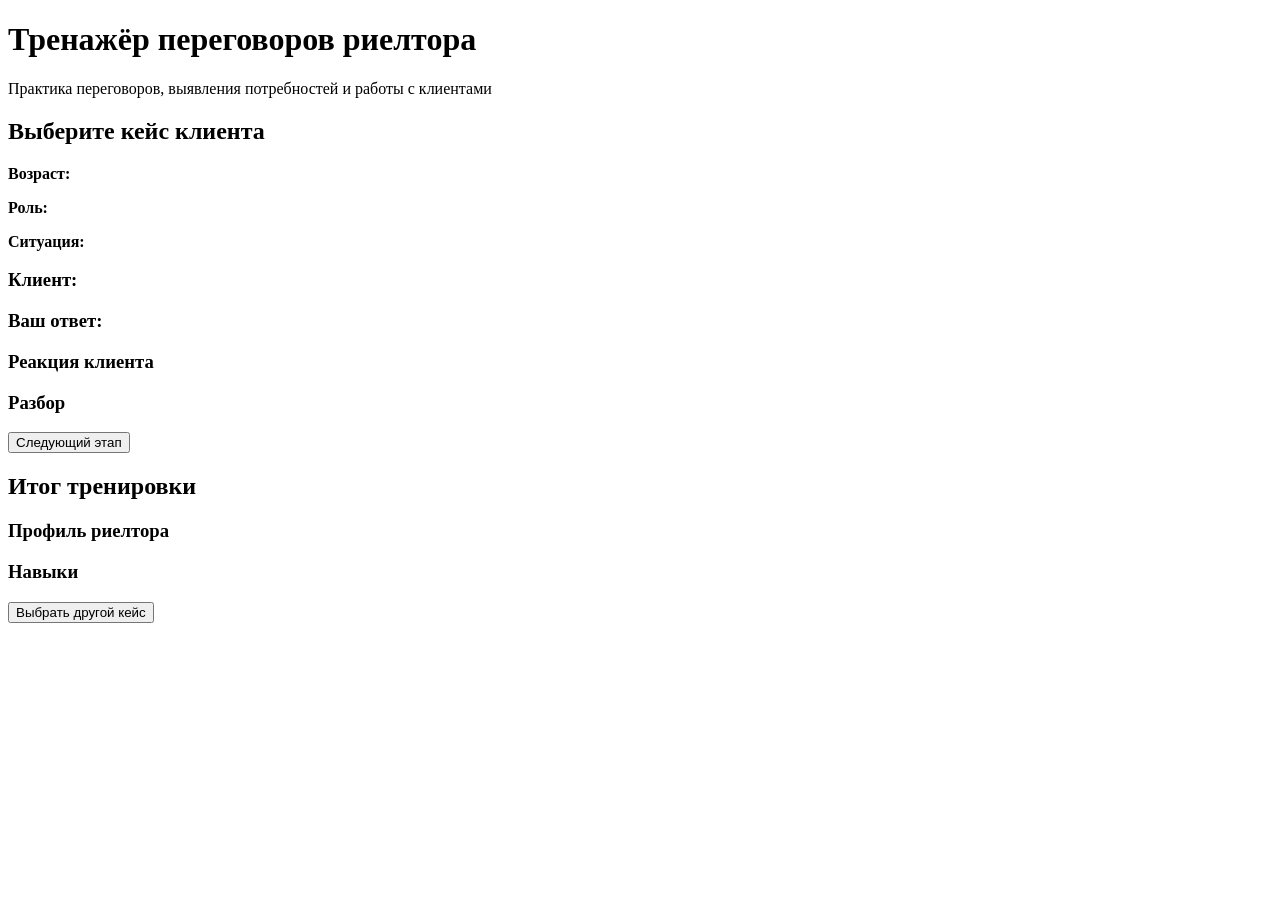
==== commit 10874485: "Add files via upload" ====
--- a/index.html
+++ b/index.html
@@ -2,41 +2,171 @@
 <html lang="ru">
 <head>
 <meta charset="UTF-8">
-<meta name="viewport" content="width=device-width,initial-scale=1">
-<title>Тренажёр переговоров для риелторов новостроек</title>
-<style>
-body{margin:0;font-family:Arial;background:linear-gradient(135deg,#0f172a,#475569);color:white}
-.container{max-width:800px;margin:auto;padding:20px}
-.card{background:white;color:#111;border-radius:24px;padding:24px;margin:20px 0}
-.avatar{font-size:60px}
-button{width:100%;padding:15px;margin:8px 0;border:0;border-radius:15px;background:#2563eb;color:white;font-size:16px}
-.answer{background:#eef2ff;color:#111;text-align:left}
-.result{background:#dbeafe;padding:15px;border-radius:15px}
-</style>
+<meta name="viewport" content="width=device-width, initial-scale=1.0">
+<title>Тренажёр переговоров риелтора</title>
+<link rel="stylesheet" href="style.css">
 </head>
 <body>
+
 <div class="container">
-<h1>🎯 Тренажёр переговоров для риелторов новостроек</h1>
-<div id="app"></div>
+    <header class="header">
+        <h1>Тренажёр переговоров риелтора</h1>
+        <p>Практика переговоров, выявления потребностей и работы с клиентами</p>
+    </header>
+
+    <section id="start-screen" class="card">
+        <h2>Выберите кейс клиента</h2>
+        <div id="cases-list"></div>
+    </section>
+
+    <section id="trainer-screen" class="hidden">
+        <div class="card">
+            <h2 id="client-name"></h2>
+            <p><b>Возраст:</b> <span id="client-age"></span></p>
+            <p><b>Роль:</b> <span id="client-role"></span></p>
+            <p><b>Ситуация:</b> <span id="client-situation"></span></p>
+        </div>
+
+        <div class="card">
+            <div id="step-number"></div>
+            <h3>Клиент:</h3>
+            <div id="client-message"></div>
+
+            <h3>Ваш ответ:</h3>
+            <div id="answers-container"></div>
+        </div>
+
+        <div id="reaction-card" class="card hidden">
+            <h3>Реакция клиента</h3>
+            <p id="client-reaction"></p>
+
+            <h3>Разбор</h3>
+            <p id="step-analysis"></p>
+
+            <button id="next-step">Следующий этап</button>
+        </div>
+    </section>
+
+    <section id="result-screen" class="card hidden">
+        <h2>Итог тренировки</h2>
+        <h3>Профиль риелтора</h3>
+        <p id="profile-text"></p>
+
+        <h3>Навыки</h3>
+        <div id="scores-container"></div>
+
+        <button id="restart">Выбрать другой кейс</button>
+    </section>
 </div>
+
+<script src="cases.js"></script>
+
 <script>
-const cases=[{"id": 1, "client": "Клиент 1", "avatar": "👤", "situation": "А что за ЖК?", "steps": [{"message": "А что за ЖК?", "answers": [{"text": "Сначала понять задачу клиента и задать уточняющий вопрос.", "reaction": "Клиент раскрывает больше информации.", "score": 10, "analysis": "Сильная позиция: сначала исследование, потом предложение."}, {"text": "Сразу рассказать о преимуществах жилого комплекса.", "reaction": "Клиент получает информацию, но диалог может остаться поверхностным.", "score": 7, "analysis": "Экспертность есть, но рано переходить к презентации."}, {"text": "Отправить материалы и ждать решения клиента.", "reaction": "Клиент получает информацию без глубокого контакта.", "score": 5, "analysis": "Риск стать только отправителем информации."}]}, {"message": "Продолжение диалога, этап 2. Клиент уточняет детали и проверяет позицию риелтора.", "answers": [{"text": "Сначала понять задачу клиента и задать уточняющий вопрос.", "reaction": "Клиент раскрывает больше информации.", "score": 10, "analysis": "Сильная позиция: сначала исследование, потом предложение."}, {"text": "Сразу рассказать о преимуществах жилого комплекса.", "reaction": "Клиент получает информацию, но диалог может остаться поверхностным.", "score": 7, "analysis": "Экспертность есть, но рано переходить к презентации."}, {"text": "Отправить материалы и ждать решения клиента.", "reaction": "Клиент получает информацию без глубокого контакта.", "score": 5, "analysis": "Риск стать только отправителем информации."}]}, {"message": "Продолжение диалога, этап 3. Клиент уточняет детали и проверяет позицию риелтора.", "answers": [{"text": "Сначала понять задачу клиента и задать уточняющий вопрос.", "reaction": "Клиент раскрывает больше информации.", "score": 10, "analysis": "Сильная позиция: сначала исследование, потом предложение."}, {"text": "Сразу рассказать о преимуществах жилого комплекса.", "reaction": "Клиент получает информацию, но диалог может остаться поверхностным.", "score": 7, "analysis": "Экспертность есть, но рано переходить к презентации."}, {"text": "Отправить материалы и ждать решения клиента.", "reaction": "Клиент получает информацию без глубокого контакта.", "score": 5, "analysis": "Риск стать только отправителем информации."}]}, {"message": "Продолжение диалога, этап 4. Клиент уточняет детали и проверяет позицию риелтора.", "answers": [{"text": "Сначала понять задачу клиента и задать уточняющий вопрос.", "reaction": "Клиент раскрывает больше информации.", "score": 10, "analysis": "Сильная позиция: сначала исследование, потом предложение."}, {"text": "Сразу рассказать о преимуществах жилого комплекса.", "reaction": "Клиент получает информацию, но диалог может остаться поверхностным.", "score": 7, "analysis": "Экспертность есть, но рано переходить к презентации."}, {"text": "Отправить материалы и ждать решения клиента.", "reaction": "Клиент получает информацию без глубокого контакта.", "score": 5, "analysis": "Риск стать только отправителем информации."}]}, {"message": "Продолжение диалога, этап 5. Клиент уточняет детали и проверяет позицию риелтора.", "answers": [{"text": "Сначала понять задачу клиента и задать уточняющий вопрос.", "reaction": "Клиент раскрывает больше информации.", "score": 10, "analysis": "Сильная позиция: сначала исследование, потом предложение."}, {"text": "Сразу рассказать о преимуществах жилого комплекса.", "reaction": "Клиент получает информацию, но диалог может остаться поверхностным.", "score": 7, "analysis": "Экспертность есть, но рано переходить к презентации."}, {"text": "Отправить материалы и ждать решения клиента.", "reaction": "Клиент получает информацию без глубокого контакта.", "score": 5, "analysis": "Риск стать только отправителем информации."}]}, {"message": "Продолжение диалога, этап 6. Клиент уточняет детали и проверяет позицию риелтора.", "answers": [{"text": "Сначала понять задачу клиента и задать уточняющий вопрос.", "reaction": "Клиент раскрывает больше информации.", "score": 10, "analysis": "Сильная позиция: сначала исследование, потом предложение."}, {"text": "Сразу рассказать о преимуществах жилого комплекса.", "reaction": "Клиент получает информацию, но диалог может остаться поверхностным.", "score": 7, "analysis": "Экспертность есть, но рано переходить к презентации."}, {"text": "Отправить материалы и ждать решения клиента.", "reaction": "Клиент получает информацию без глубокого контакта.", "score": 5, "analysis": "Риск стать только отправителем информации."}]}, {"message": "Продолжение диалога, этап 7. Клиент уточняет детали и проверяет позицию риелтора.", "answers": [{"text": "Сначала понять задачу клиента и задать уточняющий вопрос.", "reaction": "Клиент раскрывает больше информации.", "score": 10, "analysis": "Сильная позиция: сначала исследование, потом предложение."}, {"text": "Сразу рассказать о преимуществах жилого комплекса.", "reaction": "Клиент получает информацию, но диалог может остаться поверхностным.", "score": 7, "analysis": "Экспертность есть, но рано переходить к презентации."}, {"text": "Отправить материалы и ждать решения клиента.", "reaction": "Клиент получает информацию без глубокого контакта.", "score": 5, "analysis": "Риск стать только отправителем информации."}]}]}, {"id": 2, "client": "Клиент 2", "avatar": "👤", "situation": "Какая цена?", "steps": [{"message": "Какая цена?", "answers": [{"text": "Сначала понять задачу клиента и задать уточняющий вопрос.", "reaction": "Клиент раскрывает больше информации.", "score": 10, "analysis": "Сильная позиция: сначала исследование, потом предложение."}, {"text": "Сразу рассказать о преимуществах жилого комплекса.", "reaction": "Клиент получает информацию, но диалог может остаться поверхностным.", "score": 7, "analysis": "Экспертность есть, но рано переходить к презентации."}, {"text": "Отправить материалы и ждать решения клиента.", "reaction": "Клиент получает информацию без глубокого контакта.", "score": 5, "analysis": "Риск стать только отправителем информации."}]}, {"message": "Продолжение диалога, этап 2. Клиент уточняет детали и проверяет позицию риелтора.", "answers": [{"text": "Сначала понять задачу клиента и задать уточняющий вопрос.", "reaction": "Клиент раскрывает больше информации.", "score": 10, "analysis": "Сильная позиция: сначала исследование, потом предложение."}, {"text": "Сразу рассказать о преимуществах жилого комплекса.", "reaction": "Клиент получает информацию, но диалог может остаться поверхностным.", "score": 7, "analysis": "Экспертность есть, но рано переходить к презентации."}, {"text": "Отправить материалы и ждать решения клиента.", "reaction": "Клиент получает информацию без глубокого контакта.", "score": 5, "analysis": "Риск стать только отправителем информации."}]}, {"message": "Продолжение диалога, этап 3. Клиент уточняет детали и проверяет позицию риелтора.", "answers": [{"text": "Сначала понять задачу клиента и задать уточняющий вопрос.", "reaction": "Клиент раскрывает больше информации.", "score": 10, "analysis": "Сильная позиция: сначала исследование, потом предложение."}, {"text": "Сразу рассказать о преимуществах жилого комплекса.", "reaction": "Клиент получает информацию, но диалог может остаться поверхностным.", "score": 7, "analysis": "Экспертность есть, но рано переходить к презентации."}, {"text": "Отправить материалы и ждать решения клиента.", "reaction": "Клиент получает информацию без глубокого контакта.", "score": 5, "analysis": "Риск стать только отправителем информации."}]}, {"message": "Продолжение диалога, этап 4. Клиент уточняет детали и проверяет позицию риелтора.", "answers": [{"text": "Сначала понять задачу клиента и задать уточняющий вопрос.", "reaction": "Клиент раскрывает больше информации.", "score": 10, "analysis": "Сильная позиция: сначала исследование, потом предложение."}, {"text": "Сразу рассказать о преимуществах жилого комплекса.", "reaction": "Клиент получает информацию, но диалог может остаться поверхностным.", "score": 7, "analysis": "Экспертность есть, но рано переходить к презентации."}, {"text": "Отправить материалы и ждать решения клиента.", "reaction": "Клиент получает информацию без глубокого контакта.", "score": 5, "analysis": "Риск стать только отправителем информации."}]}, {"message": "Продолжение диалога, этап 5. Клиент уточняет детали и проверяет позицию риелтора.", "answers": [{"text": "Сначала понять задачу клиента и задать уточняющий вопрос.", "reaction": "Клиент раскрывает больше информации.", "score": 10, "analysis": "Сильная позиция: сначала исследование, потом предложение."}, {"text": "Сразу рассказать о преимуществах жилого комплекса.", "reaction": "Клиент получает информацию, но диалог может остаться поверхностным.", "score": 7, "analysis": "Экспертность есть, но рано переходить к презентации."}, {"text": "Отправить материалы и ждать решения клиента.", "reaction": "Клиент получает информацию без глубокого контакта.", "score": 5, "analysis": "Риск стать только отправителем информации."}]}, {"message": "Продолжение диалога, этап 6. Клиент уточняет детали и проверяет позицию риелтора.", "answers": [{"text": "Сначала понять задачу клиента и задать уточняющий вопрос.", "reaction": "Клиент раскрывает больше информации.", "score": 10, "analysis": "Сильная позиция: сначала исследование, потом предложение."}, {"text": "Сразу рассказать о преимуществах жилого комплекса.", "reaction": "Клиент получает информацию, но диалог может остаться поверхностным.", "score": 7, "analysis": "Экспертность есть, но рано переходить к презентации."}, {"text": "Отправить материалы и ждать решения клиента.", "reaction": "Клиент получает информацию без глубокого контакта.", "score": 5, "analysis": "Риск стать только отправителем информации."}]}, {"message": "Продолжение диалога, этап 7. Клиент уточняет детали и проверяет позицию риелтора.", "answers": [{"text": "Сначала понять задачу клиента и задать уточняющий вопрос.", "reaction": "Клиент раскрывает больше информации.", "score": 10, "analysis": "Сильная позиция: сначала исследование, потом предложение."}, {"text": "Сразу рассказать о преимуществах жилого комплекса.", "reaction": "Клиент получает информацию, но диалог может остаться поверхностным.", "score": 7, "analysis": "Экспертность есть, но рано переходить к презентации."}, {"text": "Отправить материалы и ждать решения клиента.", "reaction": "Клиент получает информацию без глубокого контакта.", "score": 5, "analysis": "Риск стать только отправителем информации."}]}]}, {"id": 3, "client": "Клиент 3", "avatar": "👤", "situation": "Скиньте планировки", "steps": [{"message": "Скиньте планировки", "answers": [{"text": "Сначала понять задачу клиента и задать уточняющий вопрос.", "reaction": "Клиент раскрывает больше информации.", "score": 10, "analysis": "Сильная позиция: сначала исследование, потом предложение."}, {"text": "Сразу рассказать о преимуществах жилого комплекса.", "reaction": "Клиент получает информацию, но диалог может остаться поверхностным.", "score": 7, "analysis": "Экспертность есть, но рано переходить к презентации."}, {"text": "Отправить материалы и ждать решения клиента.", "reaction": "Клиент получает информацию без глубокого контакта.", "score": 5, "analysis": "Риск стать только отправителем информации."}]}, {"message": "Продолжение диалога, этап 2. Клиент уточняет детали и проверяет позицию риелтора.", "answers": [{"text": "Сначала понять задачу клиента и задать уточняющий вопрос.", "reaction": "Клиент раскрывает больше информации.", "score": 10, "analysis": "Сильная позиция: сначала исследование, потом предложение."}, {"text": "Сразу рассказать о преимуществах жилого комплекса.", "reaction": "Клиент получает информацию, но диалог может остаться поверхностным.", "score": 7, "analysis": "Экспертность есть, но рано переходить к презентации."}, {"text": "Отправить материалы и ждать решения клиента.", "reaction": "Клиент получает информацию без глубокого контакта.", "score": 5, "analysis": "Риск стать только отправителем информации."}]}, {"message": "Продолжение диалога, этап 3. Клиент уточняет детали и проверяет позицию риелтора.", "answers": [{"text": "Сначала понять задачу клиента и задать уточняющий вопрос.", "reaction": "Клиент раскрывает больше информации.", "score": 10, "analysis": "Сильная позиция: сначала исследование, потом предложение."}, {"text": "Сразу рассказать о преимуществах жилого комплекса.", "reaction": "Клиент получает информацию, но диалог может остаться поверхностным.", "score": 7, "analysis": "Экспертность есть, но рано переходить к презентации."}, {"text": "Отправить материалы и ждать решения клиента.", "reaction": "Клиент получает информацию без глубокого контакта.", "score": 5, "analysis": "Риск стать только отправителем информации."}]}, {"message": "Продолжение диалога, этап 4. Клиент уточняет детали и проверяет позицию риелтора.", "answers": [{"text": "Сначала понять задачу клиента и задать уточняющий вопрос.", "reaction": "Клиент раскрывает больше информации.", "score": 10, "analysis": "Сильная позиция: сначала исследование, потом предложение."}, {"text": "Сразу рассказать о преимуществах жилого комплекса.", "reaction": "Клиент получает информацию, но диалог может остаться поверхностным.", "score": 7, "analysis": "Экспертность есть, но рано переходить к презентации."}, {"text": "Отправить материалы и ждать решения клиента.", "reaction": "Клиент получает информацию без глубокого контакта.", "score": 5, "analysis": "Риск стать только отправителем информации."}]}, {"message": "Продолжение диалога, этап 5. Клиент уточняет детали и проверяет позицию риелтора.", "answers": [{"text": "Сначала понять задачу клиента и задать уточняющий вопрос.", "reaction": "Клиент раскрывает больше информации.", "score": 10, "analysis": "Сильная позиция: сначала исследование, потом предложение."}, {"text": "Сразу рассказать о преимуществах жилого комплекса.", "reaction": "Клиент получает информацию, но диалог может остаться поверхностным.", "score": 7, "analysis": "Экспертность есть, но рано переходить к презентации."}, {"text": "Отправить материалы и ждать решения клиента.", "reaction": "Клиент получает информацию без глубокого контакта.", "score": 5, "analysis": "Риск стать только отправителем информации."}]}, {"message": "Продолжение диалога, этап 6. Клиент уточняет детали и проверяет позицию риелтора.", "answers": [{"text": "Сначала понять задачу клиента и задать уточняющий вопрос.", "reaction": "Клиент раскрывает больше информации.", "score": 10, "analysis": "Сильная позиция: сначала исследование, потом предложение."}, {"text": "Сразу рассказать о преимуществах жилого комплекса.", "reaction": "Клиент получает информацию, но диалог может остаться поверхностным.", "score": 7, "analysis": "Экспертность есть, но рано переходить к презентации."}, {"text": "Отправить материалы и ждать решения клиента.", "reaction": "Клиент получает информацию без глубокого контакта.", "score": 5, "analysis": "Риск стать только отправителем информации."}]}, {"message": "Продолжение диалога, этап 7. Клиент уточняет детали и проверяет позицию риелтора.", "answers": [{"text": "Сначала понять задачу клиента и задать уточняющий вопрос.", "reaction": "Клиент раскрывает больше информации.", "score": 10, "analysis": "Сильная позиция: сначала исследование, потом предложение."}, {"text": "Сразу рассказать о преимуществах жилого комплекса.", "reaction": "Клиент получает информацию, но диалог может остаться поверхностным.", "score": 7, "analysis": "Экспертность есть, но рано переходить к презентации."}, {"text": "Отправить материалы и ждать решения клиента.", "reaction": "Клиент получает информацию без глубокого контакта.", "score": 5, "analysis": "Риск стать только отправителем информации."}]}]}, {"id": 4, "client": "Клиент 4", "avatar": "👤", "situation": "Какие скидки?", "steps": [{"message": "Какие скидки?", "answers": [{"text": "Сначала понять задачу клиента и задать уточняющий вопрос.", "reaction": "Клиент раскрывает больше информации.", "score": 10, "analysis": "Сильная позиция: сначала исследование, потом предложение."}, {"text": "Сразу рассказать о преимуществах жилого комплекса.", "reaction": "Клиент получает информацию, но диалог может остаться поверхностным.", "score": 7, "analysis": "Экспертность есть, но рано переходить к презентации."}, {"text": "Отправить материалы и ждать решения клиента.", "reaction": "Клиент получает информацию без глубокого контакта.", "score": 5, "analysis": "Риск стать только отправителем информации."}]}, {"message": "Продолжение диалога, этап 2. Клиент уточняет детали и проверяет позицию риелтора.", "answers": [{"text": "Сначала понять задачу клиента и задать уточняющий вопрос.", "reaction": "Клиент раскрывает больше информации.", "score": 10, "analysis": "Сильная позиция: сначала исследование, потом предложение."}, {"text": "Сразу рассказать о преимуществах жилого комплекса.", "reaction": "Клиент получает информацию, но диалог может остаться поверхностным.", "score": 7, "analysis": "Экспертность есть, но рано переходить к презентации."}, {"text": "Отправить материалы и ждать решения клиента.", "reaction": "Клиент получает информацию без глубокого контакта.", "score": 5, "analysis": "Риск стать только отправителем информации."}]}, {"message": "Продолжение диалога, этап 3. Клиент уточняет детали и проверяет позицию риелтора.", "answers": [{"text": "Сначала понять задачу клиента и задать уточняющий вопрос.", "reaction": "Клиент раскрывает больше информации.", "score": 10, "analysis": "Сильная позиция: сначала исследование, потом предложение."}, {"text": "Сразу рассказать о преимуществах жилого комплекса.", "reaction": "Клиент получает информацию, но диалог может остаться поверхностным.", "score": 7, "analysis": "Экспертность есть, но рано переходить к презентации."}, {"text": "Отправить материалы и ждать решения клиента.", "reaction": "Клиент получает информацию без глубокого контакта.", "score": 5, "analysis": "Риск стать только отправителем информации."}]}, {"message": "Продолжение диалога, этап 4. Клиент уточняет детали и проверяет позицию риелтора.", "answers": [{"text": "Сначала понять задачу клиента и задать уточняющий вопрос.", "reaction": "Клиент раскрывает больше информации.", "score": 10, "analysis": "Сильная позиция: сначала исследование, потом предложение."}, {"text": "Сразу рассказать о преимуществах жилого комплекса.", "reaction": "Клиент получает информацию, но диалог может остаться поверхностным.", "score": 7, "analysis": "Экспертность есть, но рано переходить к презентации."}, {"text": "Отправить материалы и ждать решения клиента.", "reaction": "Клиент получает информацию без глубокого контакта.", "score": 5, "analysis": "Риск стать только отправителем информации."}]}, {"message": "Продолжение диалога, этап 5. Клиент уточняет детали и проверяет позицию риелтора.", "answers": [{"text": "Сначала понять задачу клиента и задать уточняющий вопрос.", "reaction": "Клиент раскрывает больше информации.", "score": 10, "analysis": "Сильная позиция: сначала исследование, потом предложение."}, {"text": "Сразу рассказать о преимуществах жилого комплекса.", "reaction": "Клиент получает информацию, но диалог может остаться поверхностным.", "score": 7, "analysis": "Экспертность есть, но рано переходить к презентации."}, {"text": "Отправить материалы и ждать решения клиента.", "reaction": "Клиент получает информацию без глубокого контакта.", "score": 5, "analysis": "Риск стать только отправителем информации."}]}, {"message": "Продолжение диалога, этап 6. Клиент уточняет детали и проверяет позицию риелтора.", "answers": [{"text": "Сначала понять задачу клиента и задать уточняющий вопрос.", "reaction": "Клиент раскрывает больше информации.", "score": 10, "analysis": "Сильная позиция: сначала исследование, потом предложение."}, {"text": "Сразу рассказать о преимуществах жилого комплекса.", "reaction": "Клиент получает информацию, но диалог может остаться поверхностным.", "score": 7, "analysis": "Экспертность есть, но рано переходить к презентации."}, {"text": "Отправить материалы и ждать решения клиента.", "reaction": "Клиент получает информацию без глубокого контакта.", "score": 5, "analysis": "Риск стать только отправителем информации."}]}, {"message": "Продолжение диалога, этап 7. Клиент уточняет детали и проверяет позицию риелтора.", "answers": [{"text": "Сначала понять задачу клиента и задать уточняющий вопрос.", "reaction": "Клиент раскрывает больше информации.", "score": 10, "analysis": "Сильная позиция: сначала исследование, потом предложение."}, {"text": "Сразу рассказать о преимуществах жилого комплекса.", "reaction": "Клиент получает информацию, но диалог может остаться поверхностным.", "score": 7, "analysis": "Экспертность есть, но рано переходить к презентации."}, {"text": "Отправить материалы и ждать решения клиента.", "reaction": "Клиент получает информацию без глубокого контакта.", "score": 5, "analysis": "Риск стать только отправителем информации."}]}]}, {"id": 5, "client": "Клиент 5", "avatar": "👤", "situation": "Почему через вас?", "steps": [{"message": "Почему через вас?", "answers": [{"text": "Сначала понять задачу клиента и задать уточняющий вопрос.", "reaction": "Клиент раскрывает больше информации.", "score": 10, "analysis": "Сильная позиция: сначала исследование, потом предложение."}, {"text": "Сразу рассказать о преимуществах жилого комплекса.", "reaction": "Клиент получает информацию, но диалог может остаться поверхностным.", "score": 7, "analysis": "Экспертность есть, но рано переходить к презентации."}, {"text": "Отправить материалы и ждать решения клиента.", "reaction": "Клиент получает информацию без глубокого контакта.", "score": 5, "analysis": "Риск стать только отправителем информации."}]}, {"message": "Продолжение диалога, этап 2. Клиент уточняет детали и проверяет позицию риелтора.", "answers": [{"text": "Сначала понять задачу клиента и задать уточняющий вопрос.", "reaction": "Клиент раскрывает больше информации.", "score": 10, "analysis": "Сильная позиция: сначала исследование, потом предложение."}, {"text": "Сразу рассказать о преимуществах жилого комплекса.", "reaction": "Клиент получает информацию, но диалог может остаться поверхностным.", "score": 7, "analysis": "Экспертность есть, но рано переходить к презентации."}, {"text": "Отправить материалы и ждать решения клиента.", "reaction": "Клиент получает информацию без глубокого контакта.", "score": 5, "analysis": "Риск стать только отправителем информации."}]}, {"message": "Продолжение диалога, этап 3. Клиент уточняет детали и проверяет позицию риелтора.", "answers": [{"text": "Сначала понять задачу клиента и задать уточняющий вопрос.", "reaction": "Клиент раскрывает больше информации.", "score": 10, "analysis": "Сильная позиция: сначала исследование, потом предложение."}, {"text": "Сразу рассказать о преимуществах жилого комплекса.", "reaction": "Клиент получает информацию, но диалог может остаться поверхностным.", "score": 7, "analysis": "Экспертность есть, но рано переходить к презентации."}, {"text": "Отправить материалы и ждать решения клиента.", "reaction": "Клиент получает информацию без глубокого контакта.", "score": 5, "analysis": "Риск стать только отправителем информации."}]}, {"message": "Продолжение диалога, этап 4. Клиент уточняет детали и проверяет позицию риелтора.", "answers": [{"text": "Сначала понять задачу клиента и задать уточняющий вопрос.", "reaction": "Клиент раскрывает больше информации.", "score": 10, "analysis": "Сильная позиция: сначала исследование, потом предложение."}, {"text": "Сразу рассказать о преимуществах жилого комплекса.", "reaction": "Клиент получает информацию, но диалог может остаться поверхностным.", "score": 7, "analysis": "Экспертность есть, но рано переходить к презентации."}, {"text": "Отправить материалы и ждать решения клиента.", "reaction": "Клиент получает информацию без глубокого контакта.", "score": 5, "analysis": "Риск стать только отправителем информации."}]}, {"message": "Продолжение диалога, этап 5. Клиент уточняет детали и проверяет позицию риелтора.", "answers": [{"text": "Сначала понять задачу клиента и задать уточняющий вопрос.", "reaction": "Клиент раскрывает больше информации.", "score": 10, "analysis": "Сильная позиция: сначала исследование, потом предложение."}, {"text": "Сразу рассказать о преимуществах жилого комплекса.", "reaction": "Клиент получает информацию, но диалог может остаться поверхностным.", "score": 7, "analysis": "Экспертность есть, но рано переходить к презентации."}, {"text": "Отправить материалы и ждать решения клиента.", "reaction": "Клиент получает информацию без глубокого контакта.", "score": 5, "analysis": "Риск стать только отправителем информации."}]}, {"message": "Продолжение диалога, этап 6. Клиент уточняет детали и проверяет позицию риелтора.", "answers": [{"text": "Сначала понять задачу клиента и задать уточняющий вопрос.", "reaction": "Клиент раскрывает больше информации.", "score": 10, "analysis": "Сильная позиция: сначала исследование, потом предложение."}, {"text": "Сразу рассказать о преимуществах жилого комплекса.", "reaction": "Клиент получает информацию, но диалог может остаться поверхностным.", "score": 7, "analysis": "Экспертность есть, но рано переходить к презентации."}, {"text": "Отправить материалы и ждать решения клиента.", "reaction": "Клиент получает информацию без глубокого контакта.", "score": 5, "analysis": "Риск стать только отправителем информации."}]}, {"message": "Продолжение диалога, этап 7. Клиент уточняет детали и проверяет позицию риелтора.", "answers": [{"text": "Сначала понять задачу клиента и задать уточняющий вопрос.", "reaction": "Клиент раскрывает больше информации.", "score": 10, "analysis": "Сильная позиция: сначала исследование, потом предложение."}, {"text": "Сразу рассказать о преимуществах жилого комплекса.", "reaction": "Клиент получает информацию, но диалог может остаться поверхностным.", "score": 7, "analysis": "Экспертность есть, но рано переходить к презентации."}, {"text": "Отправить материалы и ждать решения клиента.", "reaction": "Клиент получает информацию без глубокого контакта.", "score": 5, "analysis": "Риск стать только отправителем информации."}]}]}, {"id": 6, "client": "Клиент 6", "avatar": "👤", "situation": "Я просто смотрю рынок", "steps": [{"message": "Я просто смотрю рынок", "answers": [{"text": "Сначала понять задачу клиента и задать уточняющий вопрос.", "reaction": "Клиент раскрывает больше информации.", "score": 10, "analysis": "Сильная позиция: сначала исследование, потом предложение."}, {"text": "Сразу рассказать о преимуществах жилого комплекса.", "reaction": "Клиент получает информацию, но диалог может остаться поверхностным.", "score": 7, "analysis": "Экспертность есть, но рано переходить к презентации."}, {"text": "Отправить материалы и ждать решения клиента.", "reaction": "Клиент получает информацию без глубокого контакта.", "score": 5, "analysis": "Риск стать только отправителем информации."}]}, {"message": "Продолжение диалога, этап 2. Клиент уточняет детали и проверяет позицию риелтора.", "answers": [{"text": "Сначала понять задачу клиента и задать уточняющий вопрос.", "reaction": "Клиент раскрывает больше информации.", "score": 10, "analysis": "Сильная позиция: сначала исследование, потом предложение."}, {"text": "Сразу рассказать о преимуществах жилого комплекса.", "reaction": "Клиент получает информацию, но диалог может остаться поверхностным.", "score": 7, "analysis": "Экспертность есть, но рано переходить к презентации."}, {"text": "Отправить материалы и ждать решения клиента.", "reaction": "Клиент получает информацию без глубокого контакта.", "score": 5, "analysis": "Риск стать только отправителем информации."}]}, {"message": "Продолжение диалога, этап 3. Клиент уточняет детали и проверяет позицию риелтора.", "answers": [{"text": "Сначала понять задачу клиента и задать уточняющий вопрос.", "reaction": "Клиент раскрывает больше информации.", "score": 10, "analysis": "Сильная позиция: сначала исследование, потом предложение."}, {"text": "Сразу рассказать о преимуществах жилого комплекса.", "reaction": "Клиент получает информацию, но диалог может остаться поверхностным.", "score": 7, "analysis": "Экспертность есть, но рано переходить к презентации."}, {"text": "Отправить материалы и ждать решения клиента.", "reaction": "Клиент получает информацию без глубокого контакта.", "score": 5, "analysis": "Риск стать только отправителем информации."}]}, {"message": "Продолжение диалога, этап 4. Клиент уточняет детали и проверяет позицию риелтора.", "answers": [{"text": "Сначала понять задачу клиента и задать уточняющий вопрос.", "reaction": "Клиент раскрывает больше информации.", "score": 10, "analysis": "Сильная позиция: сначала исследование, потом предложение."}, {"text": "Сразу рассказать о преимуществах жилого комплекса.", "reaction": "Клиент получает информацию, но диалог может остаться поверхностным.", "score": 7, "analysis": "Экспертность есть, но рано переходить к презентации."}, {"text": "Отправить материалы и ждать решения клиента.", "reaction": "Клиент получает информацию без глубокого контакта.", "score": 5, "analysis": "Риск стать только отправителем информации."}]}, {"message": "Продолжение диалога, этап 5. Клиент уточняет детали и проверяет позицию риелтора.", "answers": [{"text": "Сначала понять задачу клиента и задать уточняющий вопрос.", "reaction": "Клиент раскрывает больше информации.", "score": 10, "analysis": "Сильная позиция: сначала исследование, потом предложение."}, {"text": "Сразу рассказать о преимуществах жилого комплекса.", "reaction": "Клиент получает информацию, но диалог может остаться поверхностным.", "score": 7, "analysis": "Экспертность есть, но рано переходить к презентации."}, {"text": "Отправить материалы и ждать решения клиента.", "reaction": "Клиент получает информацию без глубокого контакта.", "score": 5, "analysis": "Риск стать только отправителем информации."}]}, {"message": "Продолжение диалога, этап 6. Клиент уточняет детали и проверяет позицию риелтора.", "answers": [{"text": "Сначала понять задачу клиента и задать уточняющий вопрос.", "reaction": "Клиент раскрывает больше информации.", "score": 10, "analysis": "Сильная позиция: сначала исследование, потом предложение."}, {"text": "Сразу рассказать о преимуществах жилого комплекса.", "reaction": "Клиент получает информацию, но диалог может остаться поверхностным.", "score": 7, "analysis": "Экспертность есть, но рано переходить к презентации."}, {"text": "Отправить материалы и ждать решения клиента.", "reaction": "Клиент получает информацию без глубокого контакта.", "score": 5, "analysis": "Риск стать только отправителем информации."}]}, {"message": "Продолжение диалога, этап 7. Клиент уточняет детали и проверяет позицию риелтора.", "answers": [{"text": "Сначала понять задачу клиента и задать уточняющий вопрос.", "reaction": "Клиент раскрывает больше информации.", "score": 10, "analysis": "Сильная позиция: сначала исследование, потом предложение."}, {"text": "Сразу рассказать о преимуществах жилого комплекса.", "reaction": "Клиент получает информацию, но диалог может остаться поверхностным.", "score": 7, "analysis": "Экспертность есть, но рано переходить к презентации."}, {"text": "Отправить материалы и ждать решения клиента.", "reaction": "Клиент получает информацию без глубокого контакта.", "score": 5, "analysis": "Риск стать только отправителем информации."}]}]}, {"id": 7, "client": "Клиент 7", "avatar": "👤", "situation": "Отправьте варианты", "steps": [{"message": "Отправьте варианты", "answers": [{"text": "Сначала понять задачу клиента и задать уточняющий вопрос.", "reaction": "Клиент раскрывает больше информации.", "score": 10, "analysis": "Сильная позиция: сначала исследование, потом предложение."}, {"text": "Сразу рассказать о преимуществах жилого комплекса.", "reaction": "Клиент получает информацию, но диалог может остаться поверхностным.", "score": 7, "analysis": "Экспертность есть, но рано переходить к презентации."}, {"text": "Отправить материалы и ждать решения клиента.", "reaction": "Клиент получает информацию без глубокого контакта.", "score": 5, "analysis": "Риск стать только отправителем информации."}]}, {"message": "Продолжение диалога, этап 2. Клиент уточняет детали и проверяет позицию риелтора.", "answers": [{"text": "Сначала понять задачу клиента и задать уточняющий вопрос.", "reaction": "Клиент раскрывает больше информации.", "score": 10, "analysis": "Сильная позиция: сначала исследование, потом предложение."}, {"text": "Сразу рассказать о преимуществах жилого комплекса.", "reaction": "Клиент получает информацию, но диалог может остаться поверхностным.", "score": 7, "analysis": "Экспертность есть, но рано переходить к презентации."}, {"text": "Отправить материалы и ждать решения клиента.", "reaction": "Клиент получает информацию без глубокого контакта.", "score": 5, "analysis": "Риск стать только отправителем информации."}]}, {"message": "Продолжение диалога, этап 3. Клиент уточняет детали и проверяет позицию риелтора.", "answers": [{"text": "Сначала понять задачу клиента и задать уточняющий вопрос.", "reaction": "Клиент раскрывает больше информации.", "score": 10, "analysis": "Сильная позиция: сначала исследование, потом предложение."}, {"text": "Сразу рассказать о преимуществах жилого комплекса.", "reaction": "Клиент получает информацию, но диалог может остаться поверхностным.", "score": 7, "analysis": "Экспертность есть, но рано переходить к презентации."}, {"text": "Отправить материалы и ждать решения клиента.", "reaction": "Клиент получает информацию без глубокого контакта.", "score": 5, "analysis": "Риск стать только отправителем информации."}]}, {"message": "Продолжение диалога, этап 4. Клиент уточняет детали и проверяет позицию риелтора.", "answers": [{"text": "Сначала понять задачу клиента и задать уточняющий вопрос.", "reaction": "Клиент раскрывает больше информации.", "score": 10, "analysis": "Сильная позиция: сначала исследование, потом предложение."}, {"text": "Сразу рассказать о преимуществах жилого комплекса.", "reaction": "Клиент получает информацию, но диалог может остаться поверхностным.", "score": 7, "analysis": "Экспертность есть, но рано переходить к презентации."}, {"text": "Отправить материалы и ждать решения клиента.", "reaction": "Клиент получает информацию без глубокого контакта.", "score": 5, "analysis": "Риск стать только отправителем информации."}]}, {"message": "Продолжение диалога, этап 5. Клиент уточняет детали и проверяет позицию риелтора.", "answers": [{"text": "Сначала понять задачу клиента и задать уточняющий вопрос.", "reaction": "Клиент раскрывает больше информации.", "score": 10, "analysis": "Сильная позиция: сначала исследование, потом предложение."}, {"text": "Сразу рассказать о преимуществах жилого комплекса.", "reaction": "Клиент получает информацию, но диалог может остаться поверхностным.", "score": 7, "analysis": "Экспертность есть, но рано переходить к презентации."}, {"text": "Отправить материалы и ждать решения клиента.", "reaction": "Клиент получает информацию без глубокого контакта.", "score": 5, "analysis": "Риск стать только отправителем информации."}]}, {"message": "Продолжение диалога, этап 6. Клиент уточняет детали и проверяет позицию риелтора.", "answers": [{"text": "Сначала понять задачу клиента и задать уточняющий вопрос.", "reaction": "Клиент раскрывает больше информации.", "score": 10, "analysis": "Сильная позиция: сначала исследование, потом предложение."}, {"text": "Сразу рассказать о преимуществах жилого комплекса.", "reaction": "Клиент получает информацию, но диалог может остаться поверхностным.", "score": 7, "analysis": "Экспертность есть, но рано переходить к презентации."}, {"text": "Отправить материалы и ждать решения клиента.", "reaction": "Клиент получает информацию без глубокого контакта.", "score": 5, "analysis": "Риск стать только отправителем информации."}]}, {"message": "Продолжение диалога, этап 7. Клиент уточняет детали и проверяет позицию риелтора.", "answers": [{"text": "Сначала понять задачу клиента и задать уточняющий вопрос.", "reaction": "Клиент раскрывает больше информации.", "score": 10, "analysis": "Сильная позиция: сначала исследование, потом предложение."}, {"text": "Сразу рассказать о преимуществах жилого комплекса.", "reaction": "Клиент получает информацию, но диалог может остаться поверхностным.", "score": 7, "analysis": "Экспертность есть, но рано переходить к презентации."}, {"text": "Отправить материалы и ждать решения клиента.", "reaction": "Клиент получает информацию без глубокого контакта.", "score": 5, "analysis": "Риск стать только отправителем информации."}]}]}, {"id": 8, "client": "Клиент 8", "avatar": "👤", "situation": "Я сам всё найду", "steps": [{"message": "Я сам всё найду", "answers": [{"text": "Сначала понять задачу клиента и задать уточняющий вопрос.", "reaction": "Клиент раскрывает больше информации.", "score": 10, "analysis": "Сильная позиция: сначала исследование, потом предложение."}, {"text": "Сразу рассказать о преимуществах жилого комплекса.", "reaction": "Клиент получает информацию, но диалог может остаться поверхностным.", "score": 7, "analysis": "Экспертность есть, но рано переходить к презентации."}, {"text": "Отправить материалы и ждать решения клиента.", "reaction": "Клиент получает информацию без глубокого контакта.", "score": 5, "analysis": "Риск стать только отправителем информации."}]}, {"message": "Продолжение диалога, этап 2. Клиент уточняет детали и проверяет позицию риелтора.", "answers": [{"text": "Сначала понять задачу клиента и задать уточняющий вопрос.", "reaction": "Клиент раскрывает больше информации.", "score": 10, "analysis": "Сильная позиция: сначала исследование, потом предложение."}, {"text": "Сразу рассказать о преимуществах жилого комплекса.", "reaction": "Клиент получает информацию, но диалог может остаться поверхностным.", "score": 7, "analysis": "Экспертность есть, но рано переходить к презентации."}, {"text": "Отправить материалы и ждать решения клиента.", "reaction": "Клиент получает информацию без глубокого контакта.", "score": 5, "analysis": "Риск стать только отправителем информации."}]}, {"message": "Продолжение диалога, этап 3. Клиент уточняет детали и проверяет позицию риелтора.", "answers": [{"text": "Сначала понять задачу клиента и задать уточняющий вопрос.", "reaction": "Клиент раскрывает больше информации.", "score": 10, "analysis": "Сильная позиция: сначала исследование, потом предложение."}, {"text": "Сразу рассказать о преимуществах жилого комплекса.", "reaction": "Клиент получает информацию, но диалог может остаться поверхностным.", "score": 7, "analysis": "Экспертность есть, но рано переходить к презентации."}, {"text": "Отправить материалы и ждать решения клиента.", "reaction": "Клиент получает информацию без глубокого контакта.", "score": 5, "analysis": "Риск стать только отправителем информации."}]}, {"message": "Продолжение диалога, этап 4. Клиент уточняет детали и проверяет позицию риелтора.", "answers": [{"text": "Сначала понять задачу клиента и задать уточняющий вопрос.", "reaction": "Клиент раскрывает больше информации.", "score": 10, "analysis": "Сильная позиция: сначала исследование, потом предложение."}, {"text": "Сразу рассказать о преимуществах жилого комплекса.", "reaction": "Клиент получает информацию, но диалог может остаться поверхностным.", "score": 7, "analysis": "Экспертность есть, но рано переходить к презентации."}, {"text": "Отправить материалы и ждать решения клиента.", "reaction": "Клиент получает информацию без глубокого контакта.", "score": 5, "analysis": "Риск стать только отправителем информации."}]}, {"message": "Продолжение диалога, этап 5. Клиент уточняет детали и проверяет позицию риелтора.", "answers": [{"text": "Сначала понять задачу клиента и задать уточняющий вопрос.", "reaction": "Клиент раскрывает больше информации.", "score": 10, "analysis": "Сильная позиция: сначала исследование, потом предложение."}, {"text": "Сразу рассказать о преимуществах жилого комплекса.", "reaction": "Клиент получает информацию, но диалог может остаться поверхностным.", "score": 7, "analysis": "Экспертность есть, но рано переходить к презентации."}, {"text": "Отправить материалы и ждать решения клиента.", "reaction": "Клиент получает информацию без глубокого контакта.", "score": 5, "analysis": "Риск стать только отправителем информации."}]}, {"message": "Продолжение диалога, этап 6. Клиент уточняет детали и проверяет позицию риелтора.", "answers": [{"text": "Сначала понять задачу клиента и задать уточняющий вопрос.", "reaction": "Клиент раскрывает больше информации.", "score": 10, "analysis": "Сильная позиция: сначала исследование, потом предложение."}, {"text": "Сразу рассказать о преимуществах жилого комплекса.", "reaction": "Клиент получает информацию, но диалог может остаться поверхностным.", "score": 7, "analysis": "Экспертность есть, но рано переходить к презентации."}, {"text": "Отправить материалы и ждать решения клиента.", "reaction": "Клиент получает информацию без глубокого контакта.", "score": 5, "analysis": "Риск стать только отправителем информации."}]}, {"message": "Продолжение диалога, этап 7. Клиент уточняет детали и проверяет позицию риелтора.", "answers": [{"text": "Сначала понять задачу клиента и задать уточняющий вопрос.", "reaction": "Клиент раскрывает больше информации.", "score": 10, "analysis": "Сильная позиция: сначала исследование, потом предложение."}, {"text": "Сразу рассказать о преимуществах жилого комплекса.", "reaction": "Клиент получает информацию, но диалог может остаться поверхностным.", "score": 7, "analysis": "Экспертность есть, но рано переходить к презентации."}, {"text": "Отправить материалы и ждать решения клиента.", "reaction": "Клиент получает информацию без глубокого контакта.", "score": 5, "analysis": "Риск стать только отправителем информации."}]}]}, {"id": 9, "client": "Клиент 9", "avatar": "👤", "situation": "Нет времени разговаривать", "steps": [{"message": "Нет времени разговаривать", "answers": [{"text": "Сначала понять задачу клиента и задать уточняющий вопрос.", "reaction": "Клиент раскрывает больше информации.", "score": 10, "analysis": "Сильная позиция: сначала исследование, потом предложение."}, {"text": "Сразу рассказать о преимуществах жилого комплекса.", "reaction": "Клиент получает информацию, но диалог может остаться поверхностным.", "score": 7, "analysis": "Экспертность есть, но рано переходить к презентации."}, {"text": "Отправить материалы и ждать решения клиента.", "reaction": "Клиент получает информацию без глубокого контакта.", "score": 5, "analysis": "Риск стать только отправителем информации."}]}, {"message": "Продолжение диалога, этап 2. Клиент уточняет детали и проверяет позицию риелтора.", "answers": [{"text": "Сначала понять задачу клиента и задать уточняющий вопрос.", "reaction": "Клиент раскрывает больше информации.", "score": 10, "analysis": "Сильная позиция: сначала исследование, потом предложение."}, {"text": "Сразу рассказать о преимуществах жилого комплекса.", "reaction": "Клиент получает информацию, но диалог может остаться поверхностным.", "score": 7, "analysis": "Экспертность есть, но рано переходить к презентации."}, {"text": "Отправить материалы и ждать решения клиента.", "reaction": "Клиент получает информацию без глубокого контакта.", "score": 5, "analysis": "Риск стать только отправителем информации."}]}, {"message": "Продолжение диалога, этап 3. Клиент уточняет детали и проверяет позицию риелтора.", "answers": [{"text": "Сначала понять задачу клиента и задать уточняющий вопрос.", "reaction": "Клиент раскрывает больше информации.", "score": 10, "analysis": "Сильная позиция: сначала исследование, потом предложение."}, {"text": "Сразу рассказать о преимуществах жилого комплекса.", "reaction": "Клиент получает информацию, но диалог может остаться поверхностным.", "score": 7, "analysis": "Экспертность есть, но рано переходить к презентации."}, {"text": "Отправить материалы и ждать решения клиента.", "reaction": "Клиент получает информацию без глубокого контакта.", "score": 5, "analysis": "Риск стать только отправителем информации."}]}, {"message": "Продолжение диалога, этап 4. Клиент уточняет детали и проверяет позицию риелтора.", "answers": [{"text": "Сначала понять задачу клиента и задать уточняющий вопрос.", "reaction": "Клиент раскрывает больше информации.", "score": 10, "analysis": "Сильная позиция: сначала исследование, потом предложение."}, {"text": "Сразу рассказать о преимуществах жилого комплекса.", "reaction": "Клиент получает информацию, но диалог может остаться поверхностным.", "score": 7, "analysis": "Экспертность есть, но рано переходить к презентации."}, {"text": "Отправить материалы и ждать решения клиента.", "reaction": "Клиент получает информацию без глубокого контакта.", "score": 5, "analysis": "Риск стать только отправителем информации."}]}, {"message": "Продолжение диалога, этап 5. Клиент уточняет детали и проверяет позицию риелтора.", "answers": [{"text": "Сначала понять задачу клиента и задать уточняющий вопрос.", "reaction": "Клиент раскрывает больше информации.", "score": 10, "analysis": "Сильная позиция: сначала исследование, потом предложение."}, {"text": "Сразу рассказать о преимуществах жилого комплекса.", "reaction": "Клиент получает информацию, но диалог может остаться поверхностным.", "score": 7, "analysis": "Экспертность есть, но рано переходить к презентации."}, {"text": "Отправить материалы и ждать решения клиента.", "reaction": "Клиент получает информацию без глубокого контакта.", "score": 5, "analysis": "Риск стать только отправителем информации."}]}, {"message": "Продолжение диалога, этап 6. Клиент уточняет детали и проверяет позицию риелтора.", "answers": [{"text": "Сначала понять задачу клиента и задать уточняющий вопрос.", "reaction": "Клиент раскрывает больше информации.", "score": 10, "analysis": "Сильная позиция: сначала исследование, потом предложение."}, {"text": "Сразу рассказать о преимуществах жилого комплекса.", "reaction": "Клиент получает информацию, но диалог может остаться поверхностным.", "score": 7, "analysis": "Экспертность есть, но рано переходить к презентации."}, {"text": "Отправить материалы и ждать решения клиента.", "reaction": "Клиент получает информацию без глубокого контакта.", "score": 5, "analysis": "Риск стать только отправителем информации."}]}, {"message": "Продолжение диалога, этап 7. Клиент уточняет детали и проверяет позицию риелтора.", "answers": [{"text": "Сначала понять задачу клиента и задать уточняющий вопрос.", "reaction": "Клиент раскрывает больше информации.", "score": 10, "analysis": "Сильная позиция: сначала исследование, потом предложение."}, {"text": "Сразу рассказать о преимуществах жилого комплекса.", "reaction": "Клиент получает информацию, но диалог может остаться поверхностным.", "score": 7, "analysis": "Экспертность есть, но рано переходить к презентации."}, {"text": "Отправить материалы и ждать решения клиента.", "reaction": "Клиент получает информацию без глубокого контакта.", "score": 5, "analysis": "Риск стать только отправителем информации."}]}]}, {"id": 10, "client": "Клиент 10", "avatar": "👤", "situation": "У меня уже есть риелтор", "steps": [{"message": "У меня уже есть риелтор", "answers": [{"text": "Сначала понять задачу клиента и задать уточняющий вопрос.", "reaction": "Клиент раскрывает больше информации.", "score": 10, "analysis": "Сильная позиция: сначала исследование, потом предложение."}, {"text": "Сразу рассказать о преимуществах жилого комплекса.", "reaction": "Клиент получает информацию, но диалог может остаться поверхностным.", "score": 7, "analysis": "Экспертность есть, но рано переходить к презентации."}, {"text": "Отправить материалы и ждать решения клиента.", "reaction": "Клиент получает информацию без глубокого контакта.", "score": 5, "analysis": "Риск стать только отправителем информации."}]}, {"message": "Продолжение диалога, этап 2. Клиент уточняет детали и проверяет позицию риелтора.", "answers": [{"text": "Сначала понять задачу клиента и задать уточняющий вопрос.", "reaction": "Клиент раскрывает больше информации.", "score": 10, "analysis": "Сильная позиция: сначала исследование, потом предложение."}, {"text": "Сразу рассказать о преимуществах жилого комплекса.", "reaction": "Клиент получает информацию, но диалог может остаться поверхностным.", "score": 7, "analysis": "Экспертность есть, но рано переходить к презентации."}, {"text": "Отправить материалы и ждать решения клиента.", "reaction": "Клиент получает информацию без глубокого контакта.", "score": 5, "analysis": "Риск стать только отправителем информации."}]}, {"message": "Продолжение диалога, этап 3. Клиент уточняет детали и проверяет позицию риелтора.", "answers": [{"text": "Сначала понять задачу клиента и задать уточняющий вопрос.", "reaction": "Клиент раскрывает больше информации.", "score": 10, "analysis": "Сильная позиция: сначала исследование, потом предложение."}, {"text": "Сразу рассказать о преимуществах жилого комплекса.", "reaction": "Клиент получает информацию, но диалог может остаться поверхностным.", "score": 7, "analysis": "Экспертность есть, но рано переходить к презентации."}, {"text": "Отправить материалы и ждать решения клиента.", "reaction": "Клиент получает информацию без глубокого контакта.", "score": 5, "analysis": "Риск стать только отправителем информации."}]}, {"message": "Продолжение диалога, этап 4. Клиент уточняет детали и проверяет позицию риелтора.", "answers": [{"text": "Сначала понять задачу клиента и задать уточняющий вопрос.", "reaction": "Клиент раскрывает больше информации.", "score": 10, "analysis": "Сильная позиция: сначала исследование, потом предложение."}, {"text": "Сразу рассказать о преимуществах жилого комплекса.", "reaction": "Клиент получает информацию, но диалог может остаться поверхностным.", "score": 7, "analysis": "Экспертность есть, но рано переходить к презентации."}, {"text": "Отправить материалы и ждать решения клиента.", "reaction": "Клиент получает информацию без глубокого контакта.", "score": 5, "analysis": "Риск стать только отправителем информации."}]}, {"message": "Продолжение диалога, этап 5. Клиент уточняет детали и проверяет позицию риелтора.", "answers": [{"text": "Сначала понять задачу клиента и задать уточняющий вопрос.", "reaction": "Клиент раскрывает больше информации.", "score": 10, "analysis": "Сильная позиция: сначала исследование, потом предложение."}, {"text": "Сразу рассказать о преимуществах жилого комплекса.", "reaction": "Клиент получает информацию, но диалог может остаться поверхностным.", "score": 7, "analysis": "Экспертность есть, но рано переходить к презентации."}, {"text": "Отправить материалы и ждать решения клиента.", "reaction": "Клиент получает информацию без глубокого контакта.", "score": 5, "analysis": "Риск стать только отправителем информации."}]}, {"message": "Продолжение диалога, этап 6. Клиент уточняет детали и проверяет позицию риелтора.", "answers": [{"text": "Сначала понять задачу клиента и задать уточняющий вопрос.", "reaction": "Клиент раскрывает больше информации.", "score": 10, "analysis": "Сильная позиция: сначала исследование, потом предложение."}, {"text": "Сразу рассказать о преимуществах жилого комплекса.", "reaction": "Клиент получает информацию, но диалог может остаться поверхностным.", "score": 7, "analysis": "Экспертность есть, но рано переходить к презентации."}, {"text": "Отправить материалы и ждать решения клиента.", "reaction": "Клиент получает информацию без глубокого контакта.", "score": 5, "analysis": "Риск стать только отправителем информации."}]}, {"message": "Продолжение диалога, этап 7. Клиент уточняет детали и проверяет позицию риелтора.", "answers": [{"text": "Сначала понять задачу клиента и задать уточняющий вопрос.", "reaction": "Клиент раскрывает больше информации.", "score": 10, "analysis": "Сильная позиция: сначала исследование, потом предложение."}, {"text": "Сразу рассказать о преимуществах жилого комплекса.", "reaction": "Клиент получает информацию, но диалог может остаться поверхностным.", "score": 7, "analysis": "Экспертность есть, но рано переходить к презентации."}, {"text": "Отправить материалы и ждать решения клиента.", "reaction": "Клиент получает информацию без глубокого контакта.", "score": 5, "analysis": "Риск стать только отправителем информации."}]}]}, {"id": 11, "client": "Клиент 11", "avatar": "👤", "situation": "Семья выбирает квартиру", "steps": [{"message": "Семья выбирает квартиру", "answers": [{"text": "Сначала понять задачу клиента и задать уточняющий вопрос.", "reaction": "Клиент раскрывает больше информации.", "score": 10, "analysis": "Сильная позиция: сначала исследование, потом предложение."}, {"text": "Сразу рассказать о преимуществах жилого комплекса.", "reaction": "Клиент получает информацию, но диалог может остаться поверхностным.", "score": 7, "analysis": "Экспертность есть, но рано переходить к презентации."}, {"text": "Отправить материалы и ждать решения клиента.", "reaction": "Клиент получает информацию без глубокого контакта.", "score": 5, "analysis": "Риск стать только отправителем информации."}]}, {"message": "Продолжение диалога, этап 2. Клиент уточняет детали и проверяет позицию риелтора.", "answers": [{"text": "Сначала понять задачу клиента и задать уточняющий вопрос.", "reaction": "Клиент раскрывает больше информации.", "score": 10, "analysis": "Сильная позиция: сначала исследование, потом предложение."}, {"text": "Сразу рассказать о преимуществах жилого комплекса.", "reaction": "Клиент получает информацию, но диалог может остаться поверхностным.", "score": 7, "analysis": "Экспертность есть, но рано переходить к презентации."}, {"text": "Отправить материалы и ждать решения клиента.", "reaction": "Клиент получает информацию без глубокого контакта.", "score": 5, "analysis": "Риск стать только отправителем информации."}]}, {"message": "Продолжение диалога, этап 3. Клиент уточняет детали и проверяет позицию риелтора.", "answers": [{"text": "Сначала понять задачу клиента и задать уточняющий вопрос.", "reaction": "Клиент раскрывает больше информации.", "score": 10, "analysis": "Сильная позиция: сначала исследование, потом предложение."}, {"text": "Сразу рассказать о преимуществах жилого комплекса.", "reaction": "Клиент получает информацию, но диалог может остаться поверхностным.", "score": 7, "analysis": "Экспертность есть, но рано переходить к презентации."}, {"text": "Отправить материалы и ждать решения клиента.", "reaction": "Клиент получает информацию без глубокого контакта.", "score": 5, "analysis": "Риск стать только отправителем информации."}]}, {"message": "Продолжение диалога, этап 4. Клиент уточняет детали и проверяет позицию риелтора.", "answers": [{"text": "Сначала понять задачу клиента и задать уточняющий вопрос.", "reaction": "Клиент раскрывает больше информации.", "score": 10, "analysis": "Сильная позиция: сначала исследование, потом предложение."}, {"text": "Сразу рассказать о преимуществах жилого комплекса.", "reaction": "Клиент получает информацию, но диалог может остаться поверхностным.", "score": 7, "analysis": "Экспертность есть, но рано переходить к презентации."}, {"text": "Отправить материалы и ждать решения клиента.", "reaction": "Клиент получает информацию без глубокого контакта.", "score": 5, "analysis": "Риск стать только отправителем информации."}]}, {"message": "Продолжение диалога, этап 5. Клиент уточняет детали и проверяет позицию риелтора.", "answers": [{"text": "Сначала понять задачу клиента и задать уточняющий вопрос.", "reaction": "Клиент раскрывает больше информации.", "score": 10, "analysis": "Сильная позиция: сначала исследование, потом предложение."}, {"text": "Сразу рассказать о преимуществах жилого комплекса.", "reaction": "Клиент получает информацию, но диалог может остаться поверхностным.", "score": 7, "analysis": "Экспертность есть, но рано переходить к презентации."}, {"text": "Отправить материалы и ждать решения клиента.", "reaction": "Клиент получает информацию без глубокого контакта.", "score": 5, "analysis": "Риск стать только отправителем информации."}]}, {"message": "Продолжение диалога, этап 6. Клиент уточняет детали и проверяет позицию риелтора.", "answers": [{"text": "Сначала понять задачу клиента и задать уточняющий вопрос.", "reaction": "Клиент раскрывает больше информации.", "score": 10, "analysis": "Сильная позиция: сначала исследование, потом предложение."}, {"text": "Сразу рассказать о преимуществах жилого комплекса.", "reaction": "Клиент получает информацию, но диалог может остаться поверхностным.", "score": 7, "analysis": "Экспертность есть, но рано переходить к презентации."}, {"text": "Отправить материалы и ждать решения клиента.", "reaction": "Клиент получает информацию без глубокого контакта.", "score": 5, "analysis": "Риск стать только отправителем информации."}]}, {"message": "Продолжение диалога, этап 7. Клиент уточняет детали и проверяет позицию риелтора.", "answers": [{"text": "Сначала понять задачу клиента и задать уточняющий вопрос.", "reaction": "Клиент раскрывает больше информации.", "score": 10, "analysis": "Сильная позиция: сначала исследование, потом предложение."}, {"text": "Сразу рассказать о преимуществах жилого комплекса.", "reaction": "Клиент получает информацию, но диалог может остаться поверхностным.", "score": 7, "analysis": "Экспертность есть, но рано переходить к презентации."}, {"text": "Отправить материалы и ждать решения клиента.", "reaction": "Клиент получает информацию без глубокого контакта.", "score": 5, "analysis": "Риск стать только отправителем информации."}]}]}, {"id": 12, "client": "Клиент 12", "avatar": "👤", "situation": "Инвестиционная покупка", "steps": [{"message": "Инвестиционная покупка", "answers": [{"text": "Сначала понять задачу клиента и задать уточняющий вопрос.", "reaction": "Клиент раскрывает больше информации.", "score": 10, "analysis": "Сильная позиция: сначала исследование, потом предложение."}, {"text": "Сразу рассказать о преимуществах жилого комплекса.", "reaction": "Клиент получает информацию, но диалог может остаться поверхностным.", "score": 7, "analysis": "Экспертность есть, но рано переходить к презентации."}, {"text": "Отправить материалы и ждать решения клиента.", "reaction": "Клиент получает информацию без глубокого контакта.", "score": 5, "analysis": "Риск стать только отправителем информации."}]}, {"message": "Продолжение диалога, этап 2. Клиент уточняет детали и проверяет позицию риелтора.", "answers": [{"text": "Сначала понять задачу клиента и задать уточняющий вопрос.", "reaction": "Клиент раскрывает больше информации.", "score": 10, "analysis": "Сильная позиция: сначала исследование, потом предложение."}, {"text": "Сразу рассказать о преимуществах жилого комплекса.", "reaction": "Клиент получает информацию, но диалог может остаться поверхностным.", "score": 7, "analysis": "Экспертность есть, но рано переходить к презентации."}, {"text": "Отправить материалы и ждать решения клиента.", "reaction": "Клиент получает информацию без глубокого контакта.", "score": 5, "analysis": "Риск стать только отправителем информации."}]}, {"message": "Продолжение диалога, этап 3. Клиент уточняет детали и проверяет позицию риелтора.", "answers": [{"text": "Сначала понять задачу клиента и задать уточняющий вопрос.", "reaction": "Клиент раскрывает больше информации.", "score": 10, "analysis": "Сильная позиция: сначала исследование, потом предложение."}, {"text": "Сразу рассказать о преимуществах жилого комплекса.", "reaction": "Клиент получает информацию, но диалог может остаться поверхностным.", "score": 7, "analysis": "Экспертность есть, но рано переходить к презентации."}, {"text": "Отправить материалы и ждать решения клиента.", "reaction": "Клиент получает информацию без глубокого контакта.", "score": 5, "analysis": "Риск стать только отправителем информации."}]}, {"message": "Продолжение диалога, этап 4. Клиент уточняет детали и проверяет позицию риелтора.", "answers": [{"text": "Сначала понять задачу клиента и задать уточняющий вопрос.", "reaction": "Клиент раскрывает больше информации.", "score": 10, "analysis": "Сильная позиция: сначала исследование, потом предложение."}, {"text": "Сразу рассказать о преимуществах жилого комплекса.", "reaction": "Клиент получает информацию, но диалог может остаться поверхностным.", "score": 7, "analysis": "Экспертность есть, но рано переходить к презентации."}, {"text": "Отправить материалы и ждать решения клиента.", "reaction": "Клиент получает информацию без глубокого контакта.", "score": 5, "analysis": "Риск стать только отправителем информации."}]}, {"message": "Продолжение диалога, этап 5. Клиент уточняет детали и проверяет позицию риелтора.", "answers": [{"text": "Сначала понять задачу клиента и задать уточняющий вопрос.", "reaction": "Клиент раскрывает больше информации.", "score": 10, "analysis": "Сильная позиция: сначала исследование, потом предложение."}, {"text": "Сразу рассказать о преимуществах жилого комплекса.", "reaction": "Клиент получает информацию, но диалог может остаться поверхностным.", "score": 7, "analysis": "Экспертность есть, но рано переходить к презентации."}, {"text": "Отправить материалы и ждать решения клиента.", "reaction": "Клиент получает информацию без глубокого контакта.", "score": 5, "analysis": "Риск стать только отправителем информации."}]}, {"message": "Продолжение диалога, этап 6. Клиент уточняет детали и проверяет позицию риелтора.", "answers": [{"text": "Сначала понять задачу клиента и задать уточняющий вопрос.", "reaction": "Клиент раскрывает больше информации.", "score": 10, "analysis": "Сильная позиция: сначала исследование, потом предложение."}, {"text": "Сразу рассказать о преимуществах жилого комплекса.", "reaction": "Клиент получает информацию, но диалог может остаться поверхностным.", "score": 7, "analysis": "Экспертность есть, но рано переходить к презентации."}, {"text": "Отправить материалы и ждать решения клиента.", "reaction": "Клиент получает информацию без глубокого контакта.", "score": 5, "analysis": "Риск стать только отправителем информации."}]}, {"message": "Продолжение диалога, этап 7. Клиент уточняет детали и проверяет позицию риелтора.", "answers": [{"text": "Сначала понять задачу клиента и задать уточняющий вопрос.", "reaction": "Клиент раскрывает больше информации.", "score": 10, "analysis": "Сильная позиция: сначала исследование, потом предложение."}, {"text": "Сразу рассказать о преимуществах жилого комплекса.", "reaction": "Клиент получает информацию, но диалог может остаться поверхностным.", "score": 7, "analysis": "Экспертность есть, но рано переходить к презентации."}, {"text": "Отправить материалы и ждать решения клиента.", "reaction": "Клиент получает информацию без глубокого контакта.", "score": 5, "analysis": "Риск стать только отправителем информации."}]}]}, {"id": 13, "client": "Клиент 13", "avatar": "👤", "situation": "Переезд из другого города", "steps": [{"message": "Переезд из другого города", "answers": [{"text": "Сначала понять задачу клиента и задать уточняющий вопрос.", "reaction": "Клиент раскрывает больше информации.", "score": 10, "analysis": "Сильная позиция: сначала исследование, потом предложение."}, {"text": "Сразу рассказать о преимуществах жилого комплекса.", "reaction": "Клиент получает информацию, но диалог может остаться поверхностным.", "score": 7, "analysis": "Экспертность есть, но рано переходить к презентации."}, {"text": "Отправить материалы и ждать решения клиента.", "reaction": "Клиент получает информацию без глубокого контакта.", "score": 5, "analysis": "Риск стать только отправителем информации."}]}, {"message": "Продолжение диалога, этап 2. Клиент уточняет детали и проверяет позицию риелтора.", "answers": [{"text": "Сначала понять задачу клиента и задать уточняющий вопрос.", "reaction": "Клиент раскрывает больше информации.", "score": 10, "analysis": "Сильная позиция: сначала исследование, потом предложение."}, {"text": "Сразу рассказать о преимуществах жилого комплекса.", "reaction": "Клиент получает информацию, но диалог может остаться поверхностным.", "score": 7, "analysis": "Экспертность есть, но рано переходить к презентации."}, {"text": "Отправить материалы и ждать решения клиента.", "reaction": "Клиент получает информацию без глубокого контакта.", "score": 5, "analysis": "Риск стать только отправителем информации."}]}, {"message": "Продолжение диалога, этап 3. Клиент уточняет детали и проверяет позицию риелтора.", "answers": [{"text": "Сначала понять задачу клиента и задать уточняющий вопрос.", "reaction": "Клиент раскрывает больше информации.", "score": 10, "analysis": "Сильная позиция: сначала исследование, потом предложение."}, {"text": "Сразу рассказать о преимуществах жилого комплекса.", "reaction": "Клиент получает информацию, но диалог может остаться поверхностным.", "score": 7, "analysis": "Экспертность есть, но рано переходить к презентации."}, {"text": "Отправить материалы и ждать решения клиента.", "reaction": "Клиент получает информацию без глубокого контакта.", "score": 5, "analysis": "Риск стать только отправителем информации."}]}, {"message": "Продолжение диалога, этап 4. Клиент уточняет детали и проверяет позицию риелтора.", "answers": [{"text": "Сначала понять задачу клиента и задать уточняющий вопрос.", "reaction": "Клиент раскрывает больше информации.", "score": 10, "analysis": "Сильная позиция: сначала исследование, потом предложение."}, {"text": "Сразу рассказать о преимуществах жилого комплекса.", "reaction": "Клиент получает информацию, но диалог может остаться поверхностным.", "score": 7, "analysis": "Экспертность есть, но рано переходить к презентации."}, {"text": "Отправить материалы и ждать решения клиента.", "reaction": "Клиент получает информацию без глубокого контакта.", "score": 5, "analysis": "Риск стать только отправителем информации."}]}, {"message": "Продолжение диалога, этап 5. Клиент уточняет детали и проверяет позицию риелтора.", "answers": [{"text": "Сначала понять задачу клиента и задать уточняющий вопрос.", "reaction": "Клиент раскрывает больше информации.", "score": 10, "analysis": "Сильная позиция: сначала исследование, потом предложение."}, {"text": "Сразу рассказать о преимуществах жилого комплекса.", "reaction": "Клиент получает информацию, но диалог может остаться поверхностным.", "score": 7, "analysis": "Экспертность есть, но рано переходить к презентации."}, {"text": "Отправить материалы и ждать решения клиента.", "reaction": "Клиент получает информацию без глубокого контакта.", "score": 5, "analysis": "Риск стать только отправителем информации."}]}, {"message": "Продолжение диалога, этап 6. Клиент уточняет детали и проверяет позицию риелтора.", "answers": [{"text": "Сначала понять задачу клиента и задать уточняющий вопрос.", "reaction": "Клиент раскрывает больше информации.", "score": 10, "analysis": "Сильная позиция: сначала исследование, потом предложение."}, {"text": "Сразу рассказать о преимуществах жилого комплекса.", "reaction": "Клиент получает информацию, но диалог может остаться поверхностным.", "score": 7, "analysis": "Экспертность есть, но рано переходить к презентации."}, {"text": "Отправить материалы и ждать решения клиента.", "reaction": "Клиент получает информацию без глубокого контакта.", "score": 5, "analysis": "Риск стать только отправителем информации."}]}, {"message": "Продолжение диалога, этап 7. Клиент уточняет детали и проверяет позицию риелтора.", "answers": [{"text": "Сначала понять задачу клиента и задать уточняющий вопрос.", "reaction": "Клиент раскрывает больше информации.", "score": 10, "analysis": "Сильная позиция: сначала исследование, потом предложение."}, {"text": "Сразу рассказать о преимуществах жилого комплекса.", "reaction": "Клиент получает информацию, но диалог может остаться поверхностным.", "score": 7, "analysis": "Экспертность есть, но рано переходить к презентации."}, {"text": "Отправить материалы и ждать решения клиента.", "reaction": "Клиент получает информацию без глубокого контакта.", "score": 5, "analysis": "Риск стать только отправителем информации."}]}]}, {"id": 14, "client": "Клиент 14", "avatar": "👤", "situation": "Страх ипотеки", "steps": [{"message": "Страх ипотеки", "answers": [{"text": "Сначала понять задачу клиента и задать уточняющий вопрос.", "reaction": "Клиент раскрывает больше информации.", "score": 10, "analysis": "Сильная позиция: сначала исследование, потом предложение."}, {"text": "Сразу рассказать о преимуществах жилого комплекса.", "reaction": "Клиент получает информацию, но диалог может остаться поверхностным.", "score": 7, "analysis": "Экспертность есть, но рано переходить к презентации."}, {"text": "Отправить материалы и ждать решения клиента.", "reaction": "Клиент получает информацию без глубокого контакта.", "score": 5, "analysis": "Риск стать только отправителем информации."}]}, {"message": "Продолжение диалога, этап 2. Клиент уточняет детали и проверяет позицию риелтора.", "answers": [{"text": "Сначала понять задачу клиента и задать уточняющий вопрос.", "reaction": "Клиент раскрывает больше информации.", "score": 10, "analysis": "Сильная позиция: сначала исследование, потом предложение."}, {"text": "Сразу рассказать о преимуществах жилого комплекса.", "reaction": "Клиент получает информацию, но диалог может остаться поверхностным.", "score": 7, "analysis": "Экспертность есть, но рано переходить к презентации."}, {"text": "Отправить материалы и ждать решения клиента.", "reaction": "Клиент получает информацию без глубокого контакта.", "score": 5, "analysis": "Риск стать только отправителем информации."}]}, {"message": "Продолжение диалога, этап 3. Клиент уточняет детали и проверяет позицию риелтора.", "answers": [{"text": "Сначала понять задачу клиента и задать уточняющий вопрос.", "reaction": "Клиент раскрывает больше информации.", "score": 10, "analysis": "Сильная позиция: сначала исследование, потом предложение."}, {"text": "Сразу рассказать о преимуществах жилого комплекса.", "reaction": "Клиент получает информацию, но диалог может остаться поверхностным.", "score": 7, "analysis": "Экспертность есть, но рано переходить к презентации."}, {"text": "Отправить материалы и ждать решения клиента.", "reaction": "Клиент получает информацию без глубокого контакта.", "score": 5, "analysis": "Риск стать только отправителем информации."}]}, {"message": "Продолжение диалога, этап 4. Клиент уточняет детали и проверяет позицию риелтора.", "answers": [{"text": "Сначала понять задачу клиента и задать уточняющий вопрос.", "reaction": "Клиент раскрывает больше информации.", "score": 10, "analysis": "Сильная позиция: сначала исследование, потом предложение."}, {"text": "Сразу рассказать о преимуществах жилого комплекса.", "reaction": "Клиент получает информацию, но диалог может остаться поверхностным.", "score": 7, "analysis": "Экспертность есть, но рано переходить к презентации."}, {"text": "Отправить материалы и ждать решения клиента.", "reaction": "Клиент получает информацию без глубокого контакта.", "score": 5, "analysis": "Риск стать только отправителем информации."}]}, {"message": "Продолжение диалога, этап 5. Клиент уточняет детали и проверяет позицию риелтора.", "answers": [{"text": "Сначала понять задачу клиента и задать уточняющий вопрос.", "reaction": "Клиент раскрывает больше информации.", "score": 10, "analysis": "Сильная позиция: сначала исследование, потом предложение."}, {"text": "Сразу рассказать о преимуществах жилого комплекса.", "reaction": "Клиент получает информацию, но диалог может остаться поверхностным.", "score": 7, "analysis": "Экспертность есть, но рано переходить к презентации."}, {"text": "Отправить материалы и ждать решения клиента.", "reaction": "Клиент получает информацию без глубокого контакта.", "score": 5, "analysis": "Риск стать только отправителем информации."}]}, {"message": "Продолжение диалога, этап 6. Клиент уточняет детали и проверяет позицию риелтора.", "answers": [{"text": "Сначала понять задачу клиента и задать уточняющий вопрос.", "reaction": "Клиент раскрывает больше информации.", "score": 10, "analysis": "Сильная позиция: сначала исследование, потом предложение."}, {"text": "Сразу рассказать о преимуществах жилого комплекса.", "reaction": "Клиент получает информацию, но диалог может остаться поверхностным.", "score": 7, "analysis": "Экспертность есть, но рано переходить к презентации."}, {"text": "Отправить материалы и ждать решения клиента.", "reaction": "Клиент получает информацию без глубокого контакта.", "score": 5, "analysis": "Риск стать только отправителем информации."}]}, {"message": "Продолжение диалога, этап 7. Клиент уточняет детали и проверяет позицию риелтора.", "answers": [{"text": "Сначала понять задачу клиента и задать уточняющий вопрос.", "reaction": "Клиент раскрывает больше информации.", "score": 10, "analysis": "Сильная позиция: сначала исследование, потом предложение."}, {"text": "Сразу рассказать о преимуществах жилого комплекса.", "reaction": "Клиент получает информацию, но диалог может остаться поверхностным.", "score": 7, "analysis": "Экспертность есть, но рано переходить к презентации."}, {"text": "Отправить материалы и ждать решения клиента.", "reaction": "Клиент получает информацию без глубокого контакта.", "score": 5, "analysis": "Риск стать только отправителем информации."}]}]}, {"id": 15, "client": "Клиент 15", "avatar": "👤", "situation": "Разные мнения супругов", "steps": [{"message": "Разные мнения супругов", "answers": [{"text": "Сначала понять задачу клиента и задать уточняющий вопрос.", "reaction": "Клиент раскрывает больше информации.", "score": 10, "analysis": "Сильная позиция: сначала исследование, потом предложение."}, {"text": "Сразу рассказать о преимуществах жилого комплекса.", "reaction": "Клиент получает информацию, но диалог может остаться поверхностным.", "score": 7, "analysis": "Экспертность есть, но рано переходить к презентации."}, {"text": "Отправить материалы и ждать решения клиента.", "reaction": "Клиент получает информацию без глубокого контакта.", "score": 5, "analysis": "Риск стать только отправителем информации."}]}, {"message": "Продолжение диалога, этап 2. Клиент уточняет детали и проверяет позицию риелтора.", "answers": [{"text": "Сначала понять задачу клиента и задать уточняющий вопрос.", "reaction": "Клиент раскрывает больше информации.", "score": 10, "analysis": "Сильная позиция: сначала исследование, потом предложение."}, {"text": "Сразу рассказать о преимуществах жилого комплекса.", "reaction": "Клиент получает информацию, но диалог может остаться поверхностным.", "score": 7, "analysis": "Экспертность есть, но рано переходить к презентации."}, {"text": "Отправить материалы и ждать решения клиента.", "reaction": "Клиент получает информацию без глубокого контакта.", "score": 5, "analysis": "Риск стать только отправителем информации."}]}, {"message": "Продолжение диалога, этап 3. Клиент уточняет детали и проверяет позицию риелтора.", "answers": [{"text": "Сначала понять задачу клиента и задать уточняющий вопрос.", "reaction": "Клиент раскрывает больше информации.", "score": 10, "analysis": "Сильная позиция: сначала исследование, потом предложение."}, {"text": "Сразу рассказать о преимуществах жилого комплекса.", "reaction": "Клиент получает информацию, но диалог может остаться поверхностным.", "score": 7, "analysis": "Экспертность есть, но рано переходить к презентации."}, {"text": "Отправить материалы и ждать решения клиента.", "reaction": "Клиент получает информацию без глубокого контакта.", "score": 5, "analysis": "Риск стать только отправителем информации."}]}, {"message": "Продолжение диалога, этап 4. Клиент уточняет детали и проверяет позицию риелтора.", "answers": [{"text": "Сначала понять задачу клиента и задать уточняющий вопрос.", "reaction": "Клиент раскрывает больше информации.", "score": 10, "analysis": "Сильная позиция: сначала исследование, потом предложение."}, {"text": "Сразу рассказать о преимуществах жилого комплекса.", "reaction": "Клиент получает информацию, но диалог может остаться поверхностным.", "score": 7, "analysis": "Экспертность есть, но рано переходить к презентации."}, {"text": "Отправить материалы и ждать решения клиента.", "reaction": "Клиент получает информацию без глубокого контакта.", "score": 5, "analysis": "Риск стать только отправителем информации."}]}, {"message": "Продолжение диалога, этап 5. Клиент уточняет детали и проверяет позицию риелтора.", "answers": [{"text": "Сначала понять задачу клиента и задать уточняющий вопрос.", "reaction": "Клиент раскрывает больше информации.", "score": 10, "analysis": "Сильная позиция: сначала исследование, потом предложение."}, {"text": "Сразу рассказать о преимуществах жилого комплекса.", "reaction": "Клиент получает информацию, но диалог может остаться поверхностным.", "score": 7, "analysis": "Экспертность есть, но рано переходить к презентации."}, {"text": "Отправить материалы и ждать решения клиента.", "reaction": "Клиент получает информацию без глубокого контакта.", "score": 5, "analysis": "Риск стать только отправителем информации."}]}, {"message": "Продолжение диалога, этап 6. Клиент уточняет детали и проверяет позицию риелтора.", "answers": [{"text": "Сначала понять задачу клиента и задать уточняющий вопрос.", "reaction": "Клиент раскрывает больше информации.", "score": 10, "analysis": "Сильная позиция: сначала исследование, потом предложение."}, {"text": "Сразу рассказать о преимуществах жилого комплекса.", "reaction": "Клиент получает информацию, но диалог может остаться поверхностным.", "score": 7, "analysis": "Экспертность есть, но рано переходить к презентации."}, {"text": "Отправить материалы и ждать решения клиента.", "reaction": "Клиент получает информацию без глубокого контакта.", "score": 5, "analysis": "Риск стать только отправителем информации."}]}, {"message": "Продолжение диалога, этап 7. Клиент уточняет детали и проверяет позицию риелтора.", "answers": [{"text": "Сначала понять задачу клиента и задать уточняющий вопрос.", "reaction": "Клиент раскрывает больше информации.", "score": 10, "analysis": "Сильная позиция: сначала исследование, потом предложение."}, {"text": "Сразу рассказать о преимуществах жилого комплекса.", "reaction": "Клиент получает информацию, но диалог может остаться поверхностным.", "score": 7, "analysis": "Экспертность есть, но рано переходить к презентации."}, {"text": "Отправить материалы и ждать решения клиента.", "reaction": "Клиент получает информацию без глубокого контакта.", "score": 5, "analysis": "Риск стать только отправителем информации."}]}]}, {"id": 16, "client": "Клиент 16", "avatar": "👤", "situation": "Дорого", "steps": [{"message": "Дорого", "answers": [{"text": "Сначала понять задачу клиента и задать уточняющий вопрос.", "reaction": "Клиент раскрывает больше информации.", "score": 10, "analysis": "Сильная позиция: сначала исследование, потом предложение."}, {"text": "Сразу рассказать о преимуществах жилого комплекса.", "reaction": "Клиент получает информацию, но диалог может остаться поверхностным.", "score": 7, "analysis": "Экспертность есть, но рано переходить к презентации."}, {"text": "Отправить материалы и ждать решения клиента.", "reaction": "Клиент получает информацию без глубокого контакта.", "score": 5, "analysis": "Риск стать только отправителем информации."}]}, {"message": "Продолжение диалога, этап 2. Клиент уточняет детали и проверяет позицию риелтора.", "answers": [{"text": "Сначала понять задачу клиента и задать уточняющий вопрос.", "reaction": "Клиент раскрывает больше информации.", "score": 10, "analysis": "Сильная позиция: сначала исследование, потом предложение."}, {"text": "Сразу рассказать о преимуществах жилого комплекса.", "reaction": "Клиент получает информацию, но диалог может остаться поверхностным.", "score": 7, "analysis": "Экспертность есть, но рано переходить к презентации."}, {"text": "Отправить материалы и ждать решения клиента.", "reaction": "Клиент получает информацию без глубокого контакта.", "score": 5, "analysis": "Риск стать только отправителем информации."}]}, {"message": "Продолжение диалога, этап 3. Клиент уточняет детали и проверяет позицию риелтора.", "answers": [{"text": "Сначала понять задачу клиента и задать уточняющий вопрос.", "reaction": "Клиент раскрывает больше информации.", "score": 10, "analysis": "Сильная позиция: сначала исследование, потом предложение."}, {"text": "Сразу рассказать о преимуществах жилого комплекса.", "reaction": "Клиент получает информацию, но диалог может остаться поверхностным.", "score": 7, "analysis": "Экспертность есть, но рано переходить к презентации."}, {"text": "Отправить материалы и ждать решения клиента.", "reaction": "Клиент получает информацию без глубокого контакта.", "score": 5, "analysis": "Риск стать только отправителем информации."}]}, {"message": "Продолжение диалога, этап 4. Клиент уточняет детали и проверяет позицию риелтора.", "answers": [{"text": "Сначала понять задачу клиента и задать уточняющий вопрос.", "reaction": "Клиент раскрывает больше информации.", "score": 10, "analysis": "Сильная позиция: сначала исследование, потом предложение."}, {"text": "Сразу рассказать о преимуществах жилого комплекса.", "reaction": "Клиент получает информацию, но диалог может остаться поверхностным.", "score": 7, "analysis": "Экспертность есть, но рано переходить к презентации."}, {"text": "Отправить материалы и ждать решения клиента.", "reaction": "Клиент получает информацию без глубокого контакта.", "score": 5, "analysis": "Риск стать только отправителем информации."}]}, {"message": "Продолжение диалога, этап 5. Клиент уточняет детали и проверяет позицию риелтора.", "answers": [{"text": "Сначала понять задачу клиента и задать уточняющий вопрос.", "reaction": "Клиент раскрывает больше информации.", "score": 10, "analysis": "Сильная позиция: сначала исследование, потом предложение."}, {"text": "Сразу рассказать о преимуществах жилого комплекса.", "reaction": "Клиент получает информацию, но диалог может остаться поверхностным.", "score": 7, "analysis": "Экспертность есть, но рано переходить к презентации."}, {"text": "Отправить материалы и ждать решения клиента.", "reaction": "Клиент получает информацию без глубокого контакта.", "score": 5, "analysis": "Риск стать только отправителем информации."}]}, {"message": "Продолжение диалога, этап 6. Клиент уточняет детали и проверяет позицию риелтора.", "answers": [{"text": "Сначала понять задачу клиента и задать уточняющий вопрос.", "reaction": "Клиент раскрывает больше информации.", "score": 10, "analysis": "Сильная позиция: сначала исследование, потом предложение."}, {"text": "Сразу рассказать о преимуществах жилого комплекса.", "reaction": "Клиент получает информацию, но диалог может остаться поверхностным.", "score": 7, "analysis": "Экспертность есть, но рано переходить к презентации."}, {"text": "Отправить материалы и ждать решения клиента.", "reaction": "Клиент получает информацию без глубокого контакта.", "score": 5, "analysis": "Риск стать только отправителем информации."}]}, {"message": "Продолжение диалога, этап 7. Клиент уточняет детали и проверяет позицию риелтора.", "answers": [{"text": "Сначала понять задачу клиента и задать уточняющий вопрос.", "reaction": "Клиент раскрывает больше информации.", "score": 10, "analysis": "Сильная позиция: сначала исследование, потом предложение."}, {"text": "Сразу рассказать о преимуществах жилого комплекса.", "reaction": "Клиент получает информацию, но диалог может остаться поверхностным.", "score": 7, "analysis": "Экспертность есть, но рано переходить к презентации."}, {"text": "Отправить материалы и ждать решения клиента.", "reaction": "Клиент получает информацию без глубокого контакта.", "score": 5, "analysis": "Риск стать только отправителем информации."}]}]}, {"id": 17, "client": "Клиент 17", "avatar": "👤", "situation": "Подождём падения цен", "steps": [{"message": "Подождём падения цен", "answers": [{"text": "Сначала понять задачу клиента и задать уточняющий вопрос.", "reaction": "Клиент раскрывает больше информации.", "score": 10, "analysis": "Сильная позиция: сначала исследование, потом предложение."}, {"text": "Сразу рассказать о преимуществах жилого комплекса.", "reaction": "Клиент получает информацию, но диалог может остаться поверхностным.", "score": 7, "analysis": "Экспертность есть, но рано переходить к презентации."}, {"text": "Отправить материалы и ждать решения клиента.", "reaction": "Клиент получает информацию без глубокого контакта.", "score": 5, "analysis": "Риск стать только отправителем информации."}]}, {"message": "Продолжение диалога, этап 2. Клиент уточняет детали и проверяет позицию риелтора.", "answers": [{"text": "Сначала понять задачу клиента и задать уточняющий вопрос.", "reaction": "Клиент раскрывает больше информации.", "score": 10, "analysis": "Сильная позиция: сначала исследование, потом предложение."}, {"text": "Сразу рассказать о преимуществах жилого комплекса.", "reaction": "Клиент получает информацию, но диалог может остаться поверхностным.", "score": 7, "analysis": "Экспертность есть, но рано переходить к презентации."}, {"text": "Отправить материалы и ждать решения клиента.", "reaction": "Клиент получает информацию без глубокого контакта.", "score": 5, "analysis": "Риск стать только отправителем информации."}]}, {"message": "Продолжение диалога, этап 3. Клиент уточняет детали и проверяет позицию риелтора.", "answers": [{"text": "Сначала понять задачу клиента и задать уточняющий вопрос.", "reaction": "Клиент раскрывает больше информации.", "score": 10, "analysis": "Сильная позиция: сначала исследование, потом предложение."}, {"text": "Сразу рассказать о преимуществах жилого комплекса.", "reaction": "Клиент получает информацию, но диалог может остаться поверхностным.", "score": 7, "analysis": "Экспертность есть, но рано переходить к презентации."}, {"text": "Отправить материалы и ждать решения клиента.", "reaction": "Клиент получает информацию без глубокого контакта.", "score": 5, "analysis": "Риск стать только отправителем информации."}]}, {"message": "Продолжение диалога, этап 4. Клиент уточняет детали и проверяет позицию риелтора.", "answers": [{"text": "Сначала понять задачу клиента и задать уточняющий вопрос.", "reaction": "Клиент раскрывает больше информации.", "score": 10, "analysis": "Сильная позиция: сначала исследование, потом предложение."}, {"text": "Сразу рассказать о преимуществах жилого комплекса.", "reaction": "Клиент получает информацию, но диалог может остаться поверхностным.", "score": 7, "analysis": "Экспертность есть, но рано переходить к презентации."}, {"text": "Отправить материалы и ждать решения клиента.", "reaction": "Клиент получает информацию без глубокого контакта.", "score": 5, "analysis": "Риск стать только отправителем информации."}]}, {"message": "Продолжение диалога, этап 5. Клиент уточняет детали и проверяет позицию риелтора.", "answers": [{"text": "Сначала понять задачу клиента и задать уточняющий вопрос.", "reaction": "Клиент раскрывает больше информации.", "score": 10, "analysis": "Сильная позиция: сначала исследование, потом предложение."}, {"text": "Сразу рассказать о преимуществах жилого комплекса.", "reaction": "Клиент получает информацию, но диалог может остаться поверхностным.", "score": 7, "analysis": "Экспертность есть, но рано переходить к презентации."}, {"text": "Отправить материалы и ждать решения клиента.", "reaction": "Клиент получает информацию без глубокого контакта.", "score": 5, "analysis": "Риск стать только отправителем информации."}]}, {"message": "Продолжение диалога, этап 6. Клиент уточняет детали и проверяет позицию риелтора.", "answers": [{"text": "Сначала понять задачу клиента и задать уточняющий вопрос.", "reaction": "Клиент раскрывает больше информации.", "score": 10, "analysis": "Сильная позиция: сначала исследование, потом предложение."}, {"text": "Сразу рассказать о преимуществах жилого комплекса.", "reaction": "Клиент получает информацию, но диалог может остаться поверхностным.", "score": 7, "analysis": "Экспертность есть, но рано переходить к презентации."}, {"text": "Отправить материалы и ждать решения клиента.", "reaction": "Клиент получает информацию без глубокого контакта.", "score": 5, "analysis": "Риск стать только отправителем информации."}]}, {"message": "Продолжение диалога, этап 7. Клиент уточняет детали и проверяет позицию риелтора.", "answers": [{"text": "Сначала понять задачу клиента и задать уточняющий вопрос.", "reaction": "Клиент раскрывает больше информации.", "score": 10, "analysis": "Сильная позиция: сначала исследование, потом предложение."}, {"text": "Сразу рассказать о преимуществах жилого комплекса.", "reaction": "Клиент получает информацию, но диалог может остаться поверхностным.", "score": 7, "analysis": "Экспертность есть, но рано переходить к презентации."}, {"text": "Отправить материалы и ждать решения клиента.", "reaction": "Клиент получает информацию без глубокого контакта.", "score": 5, "analysis": "Риск стать только отправителем информации."}]}]}, {"id": 18, "client": "Клиент 18", "avatar": "👤", "situation": "Мне надо подумать", "steps": [{"message": "Мне надо подумать", "answers": [{"text": "Сначала понять задачу клиента и задать уточняющий вопрос.", "reaction": "Клиент раскрывает больше информации.", "score": 10, "analysis": "Сильная позиция: сначала исследование, потом предложение."}, {"text": "Сразу рассказать о преимуществах жилого комплекса.", "reaction": "Клиент получает информацию, но диалог может остаться поверхностным.", "score": 7, "analysis": "Экспертность есть, но рано переходить к презентации."}, {"text": "Отправить материалы и ждать решения клиента.", "reaction": "Клиент получает информацию без глубокого контакта.", "score": 5, "analysis": "Риск стать только отправителем информации."}]}, {"message": "Продолжение диалога, этап 2. Клиент уточняет детали и проверяет позицию риелтора.", "answers": [{"text": "Сначала понять задачу клиента и задать уточняющий вопрос.", "reaction": "Клиент раскрывает больше информации.", "score": 10, "analysis": "Сильная позиция: сначала исследование, потом предложение."}, {"text": "Сразу рассказать о преимуществах жилого комплекса.", "reaction": "Клиент получает информацию, но диалог может остаться поверхностным.", "score": 7, "analysis": "Экспертность есть, но рано переходить к презентации."}, {"text": "Отправить материалы и ждать решения клиента.", "reaction": "Клиент получает информацию без глубокого контакта.", "score": 5, "analysis": "Риск стать только отправителем информации."}]}, {"message": "Продолжение диалога, этап 3. Клиент уточняет детали и проверяет позицию риелтора.", "answers": [{"text": "Сначала понять задачу клиента и задать уточняющий вопрос.", "reaction": "Клиент раскрывает больше информации.", "score": 10, "analysis": "Сильная позиция: сначала исследование, потом предложение."}, {"text": "Сразу рассказать о преимуществах жилого комплекса.", "reaction": "Клиент получает информацию, но диалог может остаться поверхностным.", "score": 7, "analysis": "Экспертность есть, но рано переходить к презентации."}, {"text": "Отправить материалы и ждать решения клиента.", "reaction": "Клиент получает информацию без глубокого контакта.", "score": 5, "analysis": "Риск стать только отправителем информации."}]}, {"message": "Продолжение диалога, этап 4. Клиент уточняет детали и проверяет позицию риелтора.", "answers": [{"text": "Сначала понять задачу клиента и задать уточняющий вопрос.", "reaction": "Клиент раскрывает больше информации.", "score": 10, "analysis": "Сильная позиция: сначала исследование, потом предложение."}, {"text": "Сразу рассказать о преимуществах жилого комплекса.", "reaction": "Клиент получает информацию, но диалог может остаться поверхностным.", "score": 7, "analysis": "Экспертность есть, но рано переходить к презентации."}, {"text": "Отправить материалы и ждать решения клиента.", "reaction": "Клиент получает информацию без глубокого контакта.", "score": 5, "analysis": "Риск стать только отправителем информации."}]}, {"message": "Продолжение диалога, этап 5. Клиент уточняет детали и проверяет позицию риелтора.", "answers": [{"text": "Сначала понять задачу клиента и задать уточняющий вопрос.", "reaction": "Клиент раскрывает больше информации.", "score": 10, "analysis": "Сильная позиция: сначала исследование, потом предложение."}, {"text": "Сразу рассказать о преимуществах жилого комплекса.", "reaction": "Клиент получает информацию, но диалог может остаться поверхностным.", "score": 7, "analysis": "Экспертность есть, но рано переходить к презентации."}, {"text": "Отправить материалы и ждать решения клиента.", "reaction": "Клиент получает информацию без глубокого контакта.", "score": 5, "analysis": "Риск стать только отправителем информации."}]}, {"message": "Продолжение диалога, этап 6. Клиент уточняет детали и проверяет позицию риелтора.", "answers": [{"text": "Сначала понять задачу клиента и задать уточняющий вопрос.", "reaction": "Клиент раскрывает больше информации.", "score": 10, "analysis": "Сильная позиция: сначала исследование, потом предложение."}, {"text": "Сразу рассказать о преимуществах жилого комплекса.", "reaction": "Клиент получает информацию, но диалог может остаться поверхностным.", "score": 7, "analysis": "Экспертность есть, но рано переходить к презентации."}, {"text": "Отправить материалы и ждать решения клиента.", "reaction": "Клиент получает информацию без глубокого контакта.", "score": 5, "analysis": "Риск стать только отправителем информации."}]}, {"message": "Продолжение диалога, этап 7. Клиент уточняет детали и проверяет позицию риелтора.", "answers": [{"text": "Сначала понять задачу клиента и задать уточняющий вопрос.", "reaction": "Клиент раскрывает больше информации.", "score": 10, "analysis": "Сильная позиция: сначала исследование, потом предложение."}, {"text": "Сразу рассказать о преимуществах жилого комплекса.", "reaction": "Клиент получает информацию, но диалог может остаться поверхностным.", "score": 7, "analysis": "Экспертность есть, но рано переходить к презентации."}, {"text": "Отправить материалы и ждать решения клиента.", "reaction": "Клиент получает информацию без глубокого контакта.", "score": 5, "analysis": "Риск стать только отправителем информации."}]}]}, {"id": 19, "client": "Клиент 19", "avatar": "👤", "situation": "Покажите лучший вариант", "steps": [{"message": "Покажите лучший вариант", "answers": [{"text": "Сначала понять задачу клиента и задать уточняющий вопрос.", "reaction": "Клиент раскрывает больше информации.", "score": 10, "analysis": "Сильная позиция: сначала исследование, потом предложение."}, {"text": "Сразу рассказать о преимуществах жилого комплекса.", "reaction": "Клиент получает информацию, но диалог может остаться поверхностным.", "score": 7, "analysis": "Экспертность есть, но рано переходить к презентации."}, {"text": "Отправить материалы и ждать решения клиента.", "reaction": "Клиент получает информацию без глубокого контакта.", "score": 5, "analysis": "Риск стать только отправителем информации."}]}, {"message": "Продолжение диалога, этап 2. Клиент уточняет детали и проверяет позицию риелтора.", "answers": [{"text": "Сначала понять задачу клиента и задать уточняющий вопрос.", "reaction": "Клиент раскрывает больше информации.", "score": 10, "analysis": "Сильная позиция: сначала исследование, потом предложение."}, {"text": "Сразу рассказать о преимуществах жилого комплекса.", "reaction": "Клиент получает информацию, но диалог может остаться поверхностным.", "score": 7, "analysis": "Экспертность есть, но рано переходить к презентации."}, {"text": "Отправить материалы и ждать решения клиента.", "reaction": "Клиент получает информацию без глубокого контакта.", "score": 5, "analysis": "Риск стать только отправителем информации."}]}, {"message": "Продолжение диалога, этап 3. Клиент уточняет детали и проверяет позицию риелтора.", "answers": [{"text": "Сначала понять задачу клиента и задать уточняющий вопрос.", "reaction": "Клиент раскрывает больше информации.", "score": 10, "analysis": "Сильная позиция: сначала исследование, потом предложение."}, {"text": "Сразу рассказать о преимуществах жилого комплекса.", "reaction": "Клиент получает информацию, но диалог может остаться поверхностным.", "score": 7, "analysis": "Экспертность есть, но рано переходить к презентации."}, {"text": "Отправить материалы и ждать решения клиента.", "reaction": "Клиент получает информацию без глубокого контакта.", "score": 5, "analysis": "Риск стать только отправителем информации."}]}, {"message": "Продолжение диалога, этап 4. Клиент уточняет детали и проверяет позицию риелтора.", "answers": [{"text": "Сначала понять задачу клиента и задать уточняющий вопрос.", "reaction": "Клиент раскрывает больше информации.", "score": 10, "analysis": "Сильная позиция: сначала исследование, потом предложение."}, {"text": "Сразу рассказать о преимуществах жилого комплекса.", "reaction": "Клиент получает информацию, но диалог может остаться поверхностным.", "score": 7, "analysis": "Экспертность есть, но рано переходить к презентации."}, {"text": "Отправить материалы и ждать решения клиента.", "reaction": "Клиент получает информацию без глубокого контакта.", "score": 5, "analysis": "Риск стать только отправителем информации."}]}, {"message": "Продолжение диалога, этап 5. Клиент уточняет детали и проверяет позицию риелтора.", "answers": [{"text": "Сначала понять задачу клиента и задать уточняющий вопрос.", "reaction": "Клиент раскрывает больше информации.", "score": 10, "analysis": "Сильная позиция: сначала исследование, потом предложение."}, {"text": "Сразу рассказать о преимуществах жилого комплекса.", "reaction": "Клиент получает информацию, но диалог может остаться поверхностным.", "score": 7, "analysis": "Экспертность есть, но рано переходить к презентации."}, {"text": "Отправить материалы и ждать решения клиента.", "reaction": "Клиент получает информацию без глубокого контакта.", "score": 5, "analysis": "Риск стать только отправителем информации."}]}, {"message": "Продолжение диалога, этап 6. Клиент уточняет детали и проверяет позицию риелтора.", "answers": [{"text": "Сначала понять задачу клиента и задать уточняющий вопрос.", "reaction": "Клиент раскрывает больше информации.", "score": 10, "analysis": "Сильная позиция: сначала исследование, потом предложение."}, {"text": "Сразу рассказать о преимуществах жилого комплекса.", "reaction": "Клиент получает информацию, но диалог может остаться поверхностным.", "score": 7, "analysis": "Экспертность есть, но рано переходить к презентации."}, {"text": "Отправить материалы и ждать решения клиента.", "reaction": "Клиент получает информацию без глубокого контакта.", "score": 5, "analysis": "Риск стать только отправителем информации."}]}, {"message": "Продолжение диалога, этап 7. Клиент уточняет детали и проверяет позицию риелтора.", "answers": [{"text": "Сначала понять задачу клиента и задать уточняющий вопрос.", "reaction": "Клиент раскрывает больше информации.", "score": 10, "analysis": "Сильная позиция: сначала исследование, потом предложение."}, {"text": "Сразу рассказать о преимуществах жилого комплекса.", "reaction": "Клиент получает информацию, но диалог может остаться поверхностным.", "score": 7, "analysis": "Экспертность есть, но рано переходить к презентации."}, {"text": "Отправить материалы и ждать решения клиента.", "reaction": "Клиент получает информацию без глубокого контакта.", "score": 5, "analysis": "Риск стать только отправителем информации."}]}]}, {"id": 20, "client": "Клиент 20", "avatar": "👤", "situation": "Хочу дешевле рынка", "steps": [{"message": "Хочу дешевле рынка", "answers": [{"text": "Сначала понять задачу клиента и задать уточняющий вопрос.", "reaction": "Клиент раскрывает больше информации.", "score": 10, "analysis": "Сильная позиция: сначала исследование, потом предложение."}, {"text": "Сразу рассказать о преимуществах жилого комплекса.", "reaction": "Клиент получает информацию, но диалог может остаться поверхностным.", "score": 7, "analysis": "Экспертность есть, но рано переходить к презентации."}, {"text": "Отправить материалы и ждать решения клиента.", "reaction": "Клиент получает информацию без глубокого контакта.", "score": 5, "analysis": "Риск стать только отправителем информации."}]}, {"message": "Продолжение диалога, этап 2. Клиент уточняет детали и проверяет позицию риелтора.", "answers": [{"text": "Сначала понять задачу клиента и задать уточняющий вопрос.", "reaction": "Клиент раскрывает больше информации.", "score": 10, "analysis": "Сильная позиция: сначала исследование, потом предложение."}, {"text": "Сразу рассказать о преимуществах жилого комплекса.", "reaction": "Клиент получает информацию, но диалог может остаться поверхностным.", "score": 7, "analysis": "Экспертность есть, но рано переходить к презентации."}, {"text": "Отправить материалы и ждать решения клиента.", "reaction": "Клиент получает информацию без глубокого контакта.", "score": 5, "analysis": "Риск стать только отправителем информации."}]}, {"message": "Продолжение диалога, этап 3. Клиент уточняет детали и проверяет позицию риелтора.", "answers": [{"text": "Сначала понять задачу клиента и задать уточняющий вопрос.", "reaction": "Клиент раскрывает больше информации.", "score": 10, "analysis": "Сильная позиция: сначала исследование, потом предложение."}, {"text": "Сразу рассказать о преимуществах жилого комплекса.", "reaction": "Клиент получает информацию, но диалог может остаться поверхностным.", "score": 7, "analysis": "Экспертность есть, но рано переходить к презентации."}, {"text": "Отправить материалы и ждать решения клиента.", "reaction": "Клиент получает информацию без глубокого контакта.", "score": 5, "analysis": "Риск стать только отправителем информации."}]}, {"message": "Продолжение диалога, этап 4. Клиент уточняет детали и проверяет позицию риелтора.", "answers": [{"text": "Сначала понять задачу клиента и задать уточняющий вопрос.", "reaction": "Клиент раскрывает больше информации.", "score": 10, "analysis": "Сильная позиция: сначала исследование, потом предложение."}, {"text": "Сразу рассказать о преимуществах жилого комплекса.", "reaction": "Клиент получает информацию, но диалог может остаться поверхностным.", "score": 7, "analysis": "Экспертность есть, но рано переходить к презентации."}, {"text": "Отправить материалы и ждать решения клиента.", "reaction": "Клиент получает информацию без глубокого контакта.", "score": 5, "analysis": "Риск стать только отправителем информации."}]}, {"message": "Продолжение диалога, этап 5. Клиент уточняет детали и проверяет позицию риелтора.", "answers": [{"text": "Сначала понять задачу клиента и задать уточняющий вопрос.", "reaction": "Клиент раскрывает больше информации.", "score": 10, "analysis": "Сильная позиция: сначала исследование, потом предложение."}, {"text": "Сразу рассказать о преимуществах жилого комплекса.", "reaction": "Клиент получает информацию, но диалог может остаться поверхностным.", "score": 7, "analysis": "Экспертность есть, но рано переходить к презентации."}, {"text": "Отправить материалы и ждать решения клиента.", "reaction": "Клиент получает информацию без глубокого контакта.", "score": 5, "analysis": "Риск стать только отправителем информации."}]}, {"message": "Продолжение диалога, этап 6. Клиент уточняет детали и проверяет позицию риелтора.", "answers": [{"text": "Сначала понять задачу клиента и задать уточняющий вопрос.", "reaction": "Клиент раскрывает больше информации.", "score": 10, "analysis": "Сильная позиция: сначала исследование, потом предложение."}, {"text": "Сразу рассказать о преимуществах жилого комплекса.", "reaction": "Клиент получает информацию, но диалог может остаться поверхностным.", "score": 7, "analysis": "Экспертность есть, но рано переходить к презентации."}, {"text": "Отправить материалы и ждать решения клиента.", "reaction": "Клиент получает информацию без глубокого контакта.", "score": 5, "analysis": "Риск стать только отправителем информации."}]}, {"message": "Продолжение диалога, этап 7. Клиент уточняет детали и проверяет позицию риелтора.", "answers": [{"text": "Сначала понять задачу клиента и задать уточняющий вопрос.", "reaction": "Клиент раскрывает больше информации.", "score": 10, "analysis": "Сильная позиция: сначала исследование, потом предложение."}, {"text": "Сразу рассказать о преимуществах жилого комплекса.", "reaction": "Клиент получает информацию, но диалог может остаться поверхностным.", "score": 7, "analysis": "Экспертность есть, но рано переходить к презентации."}, {"text": "Отправить материалы и ждать решения клиента.", "reaction": "Клиент получает информацию без глубокого контакта.", "score": 5, "analysis": "Риск стать только отправителем информации."}]}]}];
-let ci=0,si=0,total=0;
-function home(){
-app.innerHTML=cases.map((c,i)=>`<div class="card"><div class="avatar">${c.avatar}</div><h2>${c.client}</h2><p>${c.situation}</p><button onclick="start(${i})">Начать кейс</button></div>`).join("");
+let currentCase;
+let currentStep = 0;
+
+let scores = {
+    trust:0,
+    needs:0,
+    communication:0,
+    objection:0,
+    closing:0
+};
+
+function loadCases(){
+    const list = document.getElementById("cases-list");
+
+    cases.forEach((item,index)=>{
+        const button=document.createElement("button");
+        button.className="case-button";
+        button.innerHTML=item.client.name+"<br>"+item.client.role;
+        button.onclick=()=>startCase(index);
+        list.appendChild(button);
+    });
 }
-function start(i){ci=i;si=0;total=0;show();}
-function show(){
-let s=cases[ci].steps[si];
-app.innerHTML=`<div class="card"><div class="avatar">👤</div><h2>${cases[ci].client}</h2><p>Шаг ${si+1} из 7</p><h3>Клиент:</h3><p>${s.message}</p><h3>Ваш ответ:</h3>${s.answers.map((a,i)=>`<button class="answer" onclick="choose(${i})">${a.text}</button>`).join("")}</div>`;
+
+function startCase(index){
+    currentCase=cases[index];
+    currentStep=0;
+
+    scores={trust:0,needs:0,communication:0,objection:0,closing:0};
+
+    document.getElementById("start-screen").classList.add("hidden");
+    document.getElementById("trainer-screen").classList.remove("hidden");
+
+    showStep();
 }
-function choose(i){
-let a=cases[ci].steps[si].answers[i]; total+=a.score;
-if(si<6){app.innerHTML=`<div class="card"><h2>Разбор шага</h2><div class="result">${a.analysis}<br><br>Реакция клиента: ${a.reaction}<br>Баллы +${a.score}</div><button onclick="next()">Следующий шаг</button></div>`}
-else{app.innerHTML=`<div class="card"><h2>Кейс завершён</h2><div class="result">Результат: ${total}<br><br>Оценка навыков: контакт, потребности, экспертность.</div><button onclick="home()">К кейсам</button></div>`}
+
+function showStep(){
+    const client=currentCase.client;
+    const step=currentCase.steps[currentStep];
+
+    document.getElementById("client-name").innerText=client.name;
+    document.getElementById("client-age").innerText=client.age;
+    document.getElementById("client-role").innerText=client.role;
+    document.getElementById("client-situation").innerText=currentCase.situation;
+
+    document.getElementById("step-number").innerText=
+        "Этап "+(currentStep+1)+" из "+currentCase.steps.length;
+
+    document.getElementById("client-message").innerText=step.client;
+
+    const box=document.getElementById("answers-container");
+    box.innerHTML="";
+
+    step.answers.forEach(answer=>{
+        const btn=document.createElement("button");
+        btn.className="answer-button";
+        btn.innerText=answer.text;
+        btn.onclick=()=>chooseAnswer(answer);
+        box.appendChild(btn);
+    });
 }
-function next(){si++;show()}
-home();
+
+function chooseAnswer(answer){
+    for(let key in answer.scores){
+        scores[key]+=answer.scores[key];
+    }
+
+    document.getElementById("client-reaction").innerText=answer.reaction;
+    document.getElementById("step-analysis").innerText=answer.analysis;
+
+    document.getElementById("reaction-card").classList.remove("hidden");
+}
+
+document.getElementById("next-step").onclick=function(){
+    currentStep++;
+
+    document.getElementById("reaction-card").classList.add("hidden");
+
+    if(currentStep < currentCase.steps.length){
+        showStep();
+    } else {
+        showResult();
+    }
+};
+
+function showResult(){
+    document.getElementById("trainer-screen").classList.add("hidden");
+    document.getElementById("result-screen").classList.remove("hidden");
+
+    document.getElementById("profile-text").innerText=currentCase.result;
+
+    const box=document.getElementById("scores-container");
+    box.innerHTML="";
+
+    for(let key in scores){
+        box.innerHTML += "<p>"+key+": "+scores[key]+"</p>";
+    }
+}
+
+document.getElementById("restart").onclick=function(){
+    document.getElementById("result-screen").classList.add("hidden");
+    document.getElementById("start-screen").classList.remove("hidden");
+};
+
+loadCases();
 </script>
+
 </body>
-</html>+</html>
